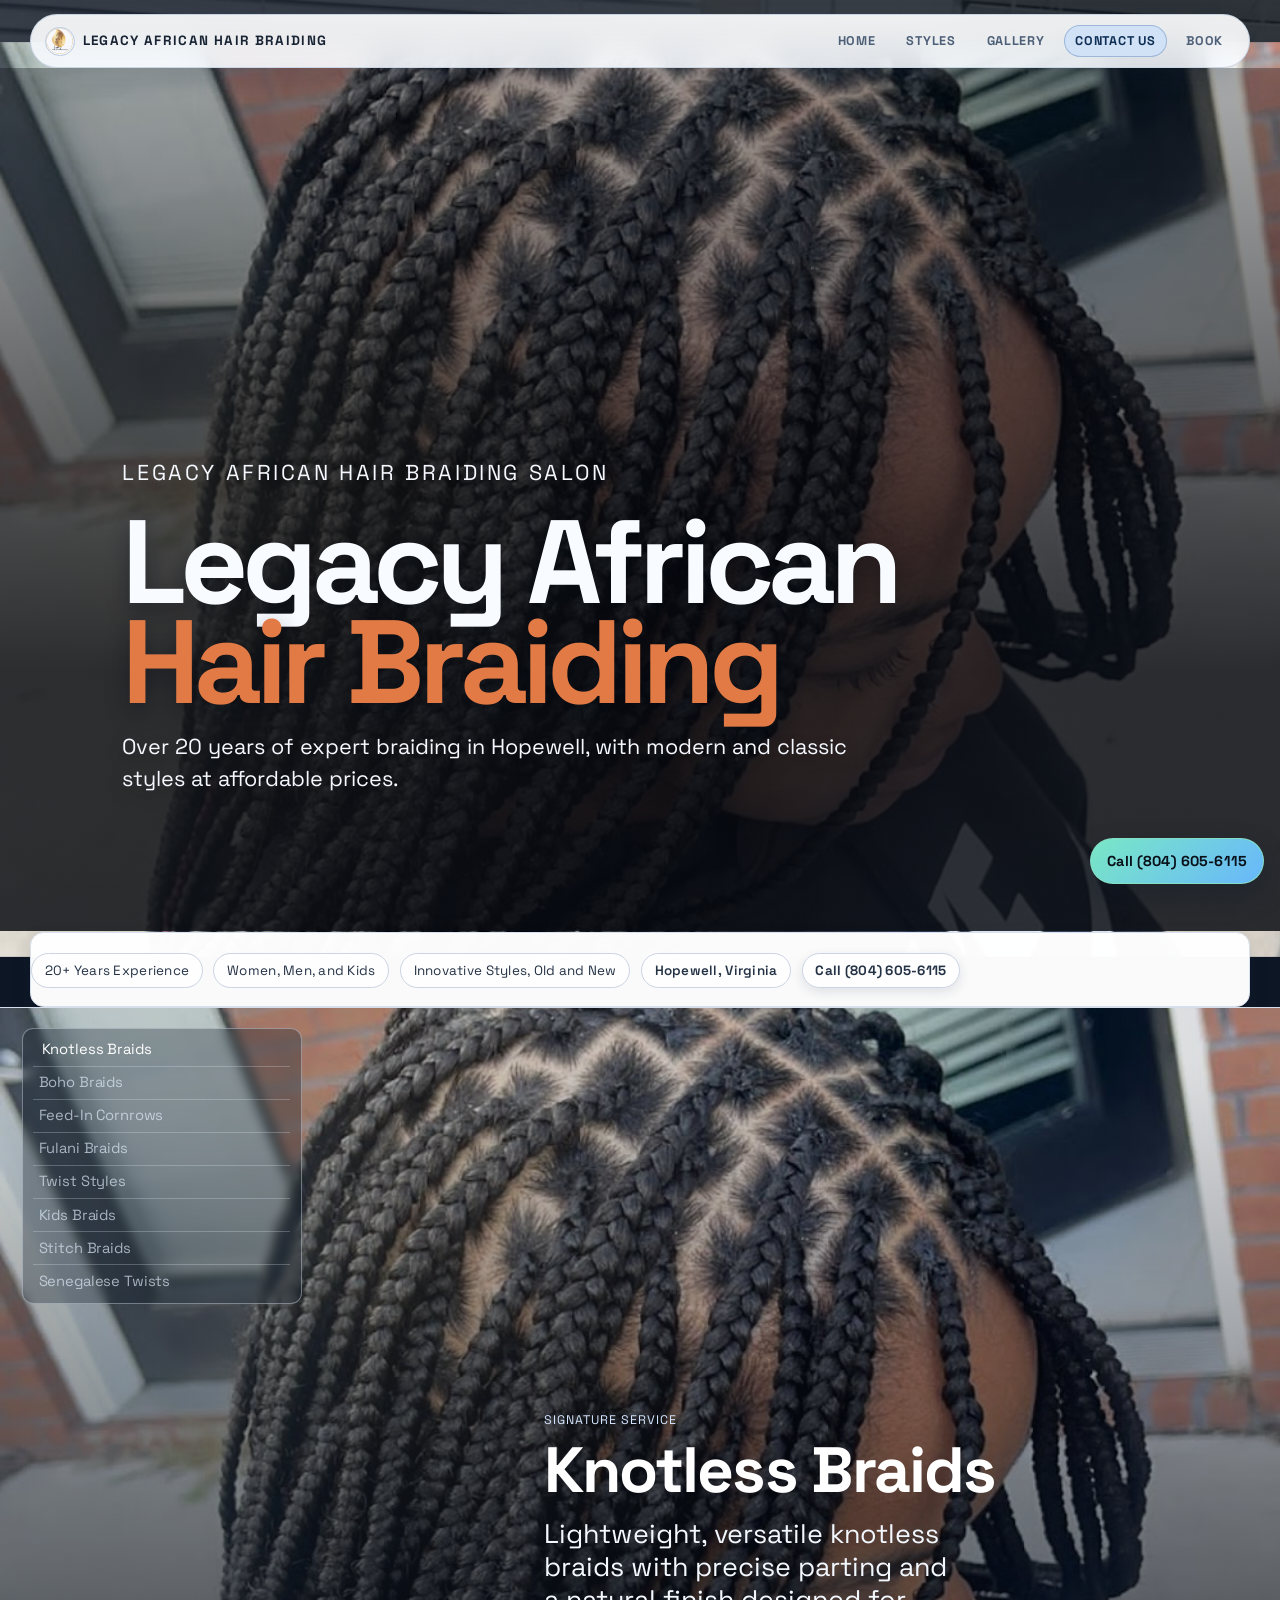
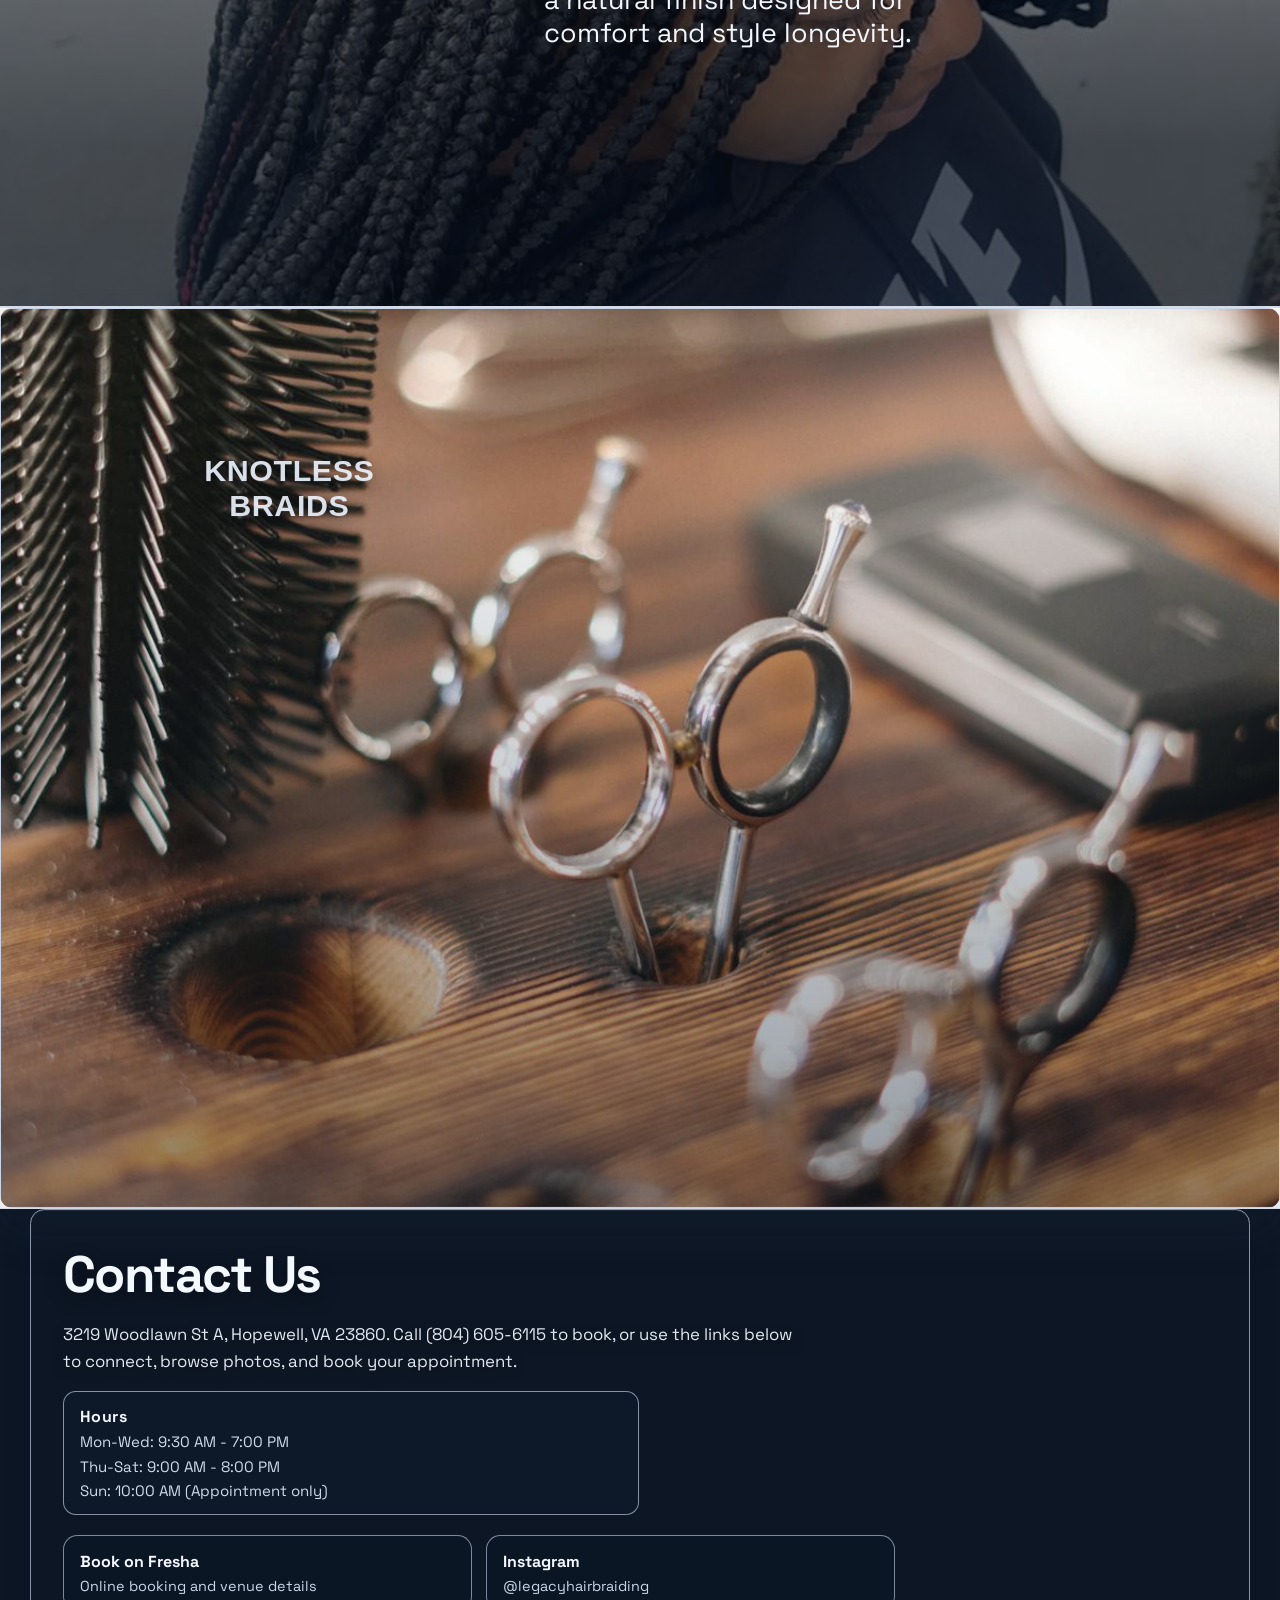
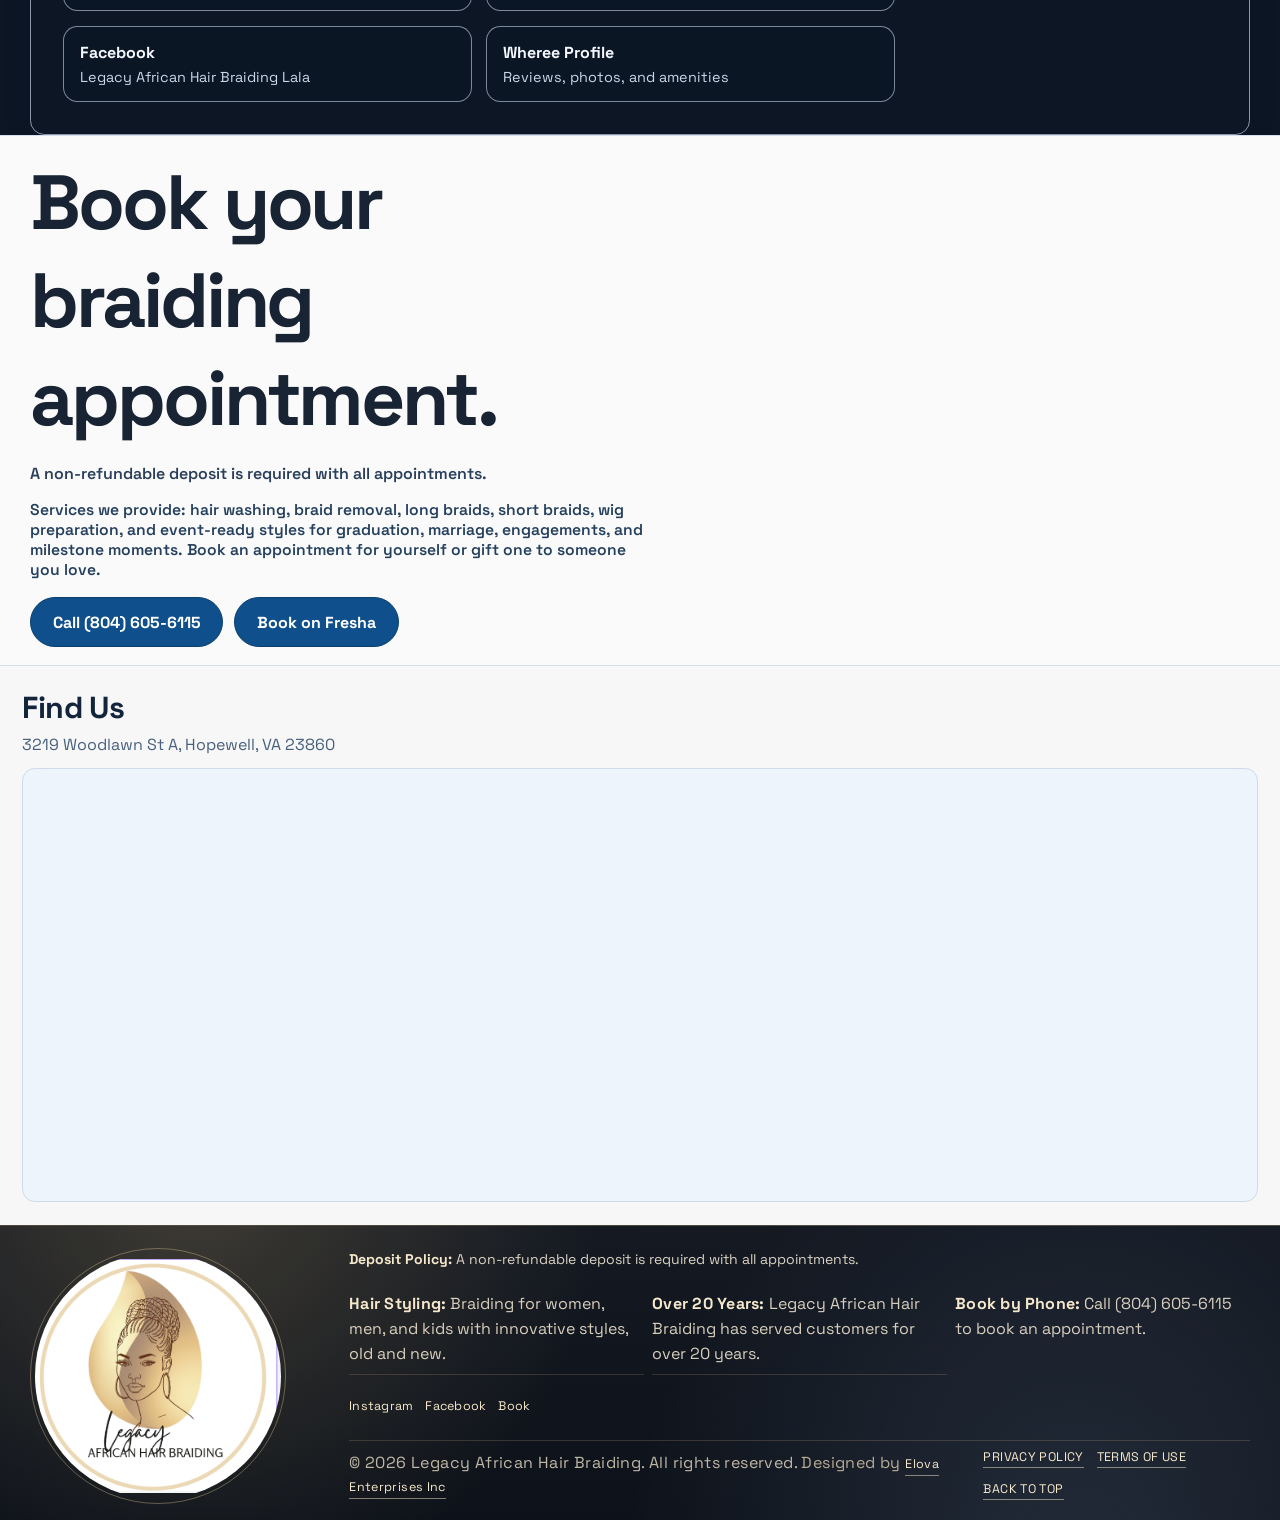
==== index.html @ 15ef9ecf "Expand booking copy and animated phrases for services and gifting. This updates the booking intro wo" ====
<!doctype html>
<html lang="en">
  <head>
    <meta charset="UTF-8" />
    <meta name="viewport" content="width=device-width, initial-scale=1.0" />
    <title>Legacy African Hair Braiding</title>
    <link rel="preconnect" href="https://fonts.googleapis.com" />
    <link rel="preconnect" href="https://fonts.gstatic.com" crossorigin />
    <link
      href="https://fonts.googleapis.com/css2?family=General+Sans:wght@400;500;600;700&family=Space+Grotesk:wght@400;500;700&display=swap"
      rel="stylesheet"
    />
    <link rel="icon" type="image/png" href="assets/brand/Logoclearbackground.png" />
    <link rel="apple-touch-icon" href="assets/brand/Logoclearbackground.png" />
    <link rel="stylesheet" href="styles.css" />
  </head>
  <body>
    <div class="progress" aria-hidden="true"><span id="scrollProgress"></span></div>

    <header class="topbar">
      <a href="#home" class="brand brand-wrap">
        <img src="assets/brand/Logoclearbackground.png" alt="Legacy African Hair Braiding logo" class="brand-logo" />
        <span>legacy african hair braiding</span>
      </a>
      <button class="menu-btn" id="menuBtn" aria-expanded="false" aria-controls="navLinks">Menu</button>
      <nav id="navLinks" class="nav-links" aria-label="Primary Navigation">
        <div class="nav-logo-wrap">
          <img src="assets/brand/Logoclearbackground.png" alt="Legacy African Hair Braiding logo" class="nav-logo" />
        </div>
        <a href="#home">Home</a>
        <a href="#work">Styles</a>
        <a href="#gallery">Gallery</a>
        <a href="#visit">Contact Us</a>
        <a href="#contact">Book</a>
      </nav>
    </header>

    <main>
      <section id="home" class="hero reveal">
        <video
          class="hero-video"
          autoplay
          muted
          loop
          playsinline
          poster="assets/gallery/gallery-1.jpg"
        >
          <source src="https://assets.mixkit.co/videos/preview/mixkit-woman-getting-her-hair-done-45176-large.mp4" type="video/mp4" />
        </video>
        <div class="hero-overlay"></div>
        <div class="hero-content section">
          <p class="eyebrow hero-kicker">Legacy African Hair Braiding Salon</p>
          <h1>
            <span class="hero-title hero-title-a">Legacy African</span>
            <span class="line2 hero-title hero-title-b">Hair Braiding</span>
          </h1>
          <p class="hero-copy hero-copy-a">
            Over 20 years of expert braiding in Hopewell, with modern and classic styles at affordable prices.
          </p>
          <div class="hero-motion-text" aria-label="Animated service highlights">
            <span class="motion-line motion-zoom">Knotless Braids That Flow</span>
            <span class="motion-line motion-slide">Boho Braids In Motion</span>
            <span class="motion-line motion-scroll">Feed-In Cornrows Precision</span>
            <span class="motion-line motion-fade">Twist Styles That Stand Out</span>
          </div>
        </div>
      </section>

      <section class="signature-banner section reveal">
        <div class="pill-row">
          <span>20+ Years Experience</span>
          <span>Women, Men, and Kids</span>
          <span>Innovative Styles, Old and New</span>
          <a
            class="pill-link pill-link-nav"
            href="https://www.google.com/maps/dir/?api=1&destination=3219+Woodlawn+St+A,+Hopewell,+VA+23860"
            target="_blank"
            rel="noopener noreferrer"
          >
            Hopewell, Virginia
          </a>
          <a class="pill-link pill-link-call" href="tel:+18046056115">Call (804) 605-6115</a>
        </div>
      </section>

      <section id="work" class="case-studies section reveal">
        <div class="case-list" role="listbox" aria-label="Case studies">
          <button class="case-item is-active" data-accent="#f0d08d" data-image="assets/products/knotless-braids.jpg" data-meta="Signature Service" data-description="Lightweight, versatile knotless braids with precise parting and a natural finish designed for comfort and style longevity.">
            <span>Knotless Braids</span>
          </button>
          <button class="case-item" data-accent="#dca6ff" data-image="assets/products/boho-braids.jpg" data-meta="Protective Styling" data-description="Soft boho braids with textured curls for movement and volume, ideal for a full glam look.">
            <span>Boho Braids</span>
          </button>
          <button class="case-item" data-accent="#95c7ff" data-image="assets/products/feed-in-cornrows.jpg" data-meta="Scalp Braiding" data-description="Detailed feed-in cornrows and stitch lines tailored to your head shape for clean, bold definition.">
            <span>Feed-In Cornrows</span>
          </button>
          <button class="case-item" data-accent="#ffb998" data-image="assets/products/fulani-braids.jpg" data-meta="Traditional Inspired" data-description="Iconic Fulani braid patterns with beads and custom front detailing for a statement style.">
            <span>Fulani Braids</span>
          </button>
          <button class="case-item" data-accent="#9af6d8" data-image="assets/products/twist-styles.jpg" data-meta="Two-Strand Styling" data-description="Passion and Senegalese twist options that are lightweight, elegant, and great for low-manipulation care.">
            <span>Twist Styles</span>
          </button>
          <button class="case-item" data-accent="#ffe3a4" data-image="assets/products/kids-braids.jpg" data-meta="Kids Friendly" data-description="Neat and comfortable kids braids with age-appropriate styling and scalp-friendly parting.">
            <span>Kids Braids</span>
          </button>
          <button class="case-item" data-accent="#b6d2ff" data-image="assets/products/feed-in-cornrows.jpg" data-meta="Precision Parts" data-description="Stitch braid looks with clean parts and defined lines for a sleek, long-wear finish.">
            <span>Stitch Braids</span>
          </button>
          <button class="case-item" data-accent="#d7f5c1" data-image="assets/products/twist-styles.jpg" data-meta="Protective Twists" data-description="Senegalese twist installs with smooth rope texture and lightweight movement.">
            <span>Senegalese Twists</span>
          </button>
        </div>

        <article class="case-preview" id="casePreview">
          <img id="previewImage" src="assets/products/knotless-braids.jpg" alt="Hair braiding style preview" />
          <div class="case-preview-overlay"></div>
          <div class="case-preview-copy">
            <p id="previewMeta">Signature Service</p>
            <h2 id="previewTitle">Knotless Braids</h2>
            <p id="previewDescription">Lightweight, versatile knotless braids with precise parting and a natural finish designed for comfort and style longevity.</p>
          </div>
        </article>
      </section>

      <section id="gallery" class="motion-gallery reveal" aria-label="Hair style lookbook">
        <div class="gallery-billboard" id="galleryBillboard">
          <div class="gallery-stage billboard-screen main-photo-stage" id="galleryStage">
            <img id="mainPhotoCurrent" class="main-photo is-current" src="assets/gallery/gallery-1.jpg" alt="Legacy African Hair Braiding style showcase" />
            <img id="mainPhotoNext" class="main-photo" src="assets/gallery/gallery-2.jpg" alt="Legacy African Hair Braiding style showcase" />
            <div id="dualBillboard" class="dual-billboard" aria-hidden="true">
              <img id="dualPhotoLeft" class="dual-photo dual-left" src="assets/gallery/gallery-3.jpg" alt="Legacy African Hair Braiding style showcase" />
              <img id="dualPhotoRight" class="dual-photo dual-right" src="assets/gallery/gallery-4.jpg" alt="Legacy African Hair Braiding style showcase" />
            </div>
            <div class="main-photo-overlay"></div>
            <div class="main-photo-caption">
              <div class="caption-motion-text" aria-live="polite">
                <span class="motion-line billboard-dynamic size-lg"></span>
                <span class="motion-line billboard-dynamic size-md"></span>
                <span class="motion-line billboard-dynamic size-sm"></span>
              </div>
            </div>
          </div>
        </div>
      </section>

      <section id="visit" class="about section reveal">
        <h3>Contact Us</h3>
        <p>
          3219 Woodlawn St A, Hopewell, VA 23860. Call (804) 605-6115 to book, or use the links below to connect, browse photos, and book your appointment.
        </p>
        <div class="hours-compact" aria-label="Salon hours">
          <strong>Hours</strong>
          <span>Mon-Wed: 9:30 AM - 7:00 PM</span>
          <span>Thu-Sat: 9:00 AM - 8:00 PM</span>
          <span>Sun: 10:00 AM (Appointment only)</span>
        </div>
        <div class="link-grid">
          <a class="social-card" href="https://www.fresha.com/lvp/legacy-african-hair-braiding-woodlawn-street-hopewell-PVqraG" target="_blank" rel="noopener noreferrer">
            <strong>Book on Fresha</strong>
            <span>Online booking and venue details</span>
          </a>
          <a class="social-card" href="https://www.instagram.com/legacyhairbraiding/" target="_blank" rel="noopener noreferrer">
            <strong>Instagram</strong>
            <span>@legacyhairbraiding</span>
          </a>
          <a class="social-card" href="https://www.facebook.com/p/Legacy-African-Hair-Braiding-Lala-100070744042601/" target="_blank" rel="noopener noreferrer">
            <strong>Facebook</strong>
            <span>Legacy African Hair Braiding Lala</span>
          </a>
          <a class="social-card" href="https://legacy-african-hair-braiding.wheree.com/" target="_blank" rel="noopener noreferrer">
            <strong>Wheree Profile</strong>
            <span>Reviews, photos, and amenities</span>
          </a>
        </div>
      </section>

      <section id="contact" class="contact reveal">
        <div class="section">
          <h2>Book your braiding appointment.</h2>
          <p class="deposit-note">
            A non-refundable deposit is required with all appointments.
          </p>
          <p class="appointment-flash-intro">
            Services we provide: hair washing, braid removal, long braids, short braids, wig preparation, and event-ready styles for graduation, marriage, engagements, and milestone moments. Book an appointment for yourself or gift one to someone you love.
          </p>
          <div class="appointment-flash-cloud" id="appointmentFlashCloud" aria-hidden="true"></div>
          <div class="cta-group">
            <a href="tel:+18046056115" class="cta">Call (804) 605-6115</a>
            <a href="https://www.fresha.com/lvp/legacy-african-hair-braiding-woodlawn-street-hopewell-PVqraG" target="_blank" rel="noopener noreferrer" class="cta cta-secondary">Book on Fresha</a>
          </div>
        </div>
      </section>

      <section class="map-section reveal" aria-label="Salon location map">
        <div class="section">
          <h3>Find Us</h3>
          <p>3219 Woodlawn St A, Hopewell, VA 23860</p>
          <div class="map-frame-wrap">
            <iframe
              class="map-frame"
              src="https://www.google.com/maps?q=3219+Woodlawn+St+A,+Hopewell,+VA+23860&output=embed"
              title="Map to Legacy African Hair Braiding"
              loading="lazy"
              referrerpolicy="no-referrer-when-downgrade"
              allowfullscreen
            ></iframe>
          </div>
        </div>
      </section>
    </main>

    <footer class="footer">
      <div class="footer-shell">
        <img src="assets/brand/LogoWhitebackground.png" alt="Legacy African Hair Braiding logo" class="footer-logo" />
        <div class="service-highlights footer-highlights">
          <p><strong>Hair Styling:</strong> Braiding for women, men, and kids with innovative styles, old and new.</p>
          <p><strong>Over 20 Years:</strong> Legacy African Hair Braiding has served customers for over 20 years.</p>
          <p><strong>Book by Phone:</strong> Call (804) 605-6115 to book an appointment.</p>
        </div>
        <div class="footer-social" aria-label="Legacy African Hair Braiding social links">
          <a href="https://www.instagram.com/legacyhairbraiding/" target="_blank" rel="noopener noreferrer" class="footer-social-link">
            Instagram
          </a>
          <a href="https://www.facebook.com/p/Legacy-African-Hair-Braiding-Lala-100070744042601/" target="_blank" rel="noopener noreferrer" class="footer-social-link">
            Facebook
          </a>
          <a href="https://www.fresha.com/lvp/legacy-african-hair-braiding-woodlawn-street-hopewell-PVqraG" target="_blank" rel="noopener noreferrer" class="footer-social-link">
            Book
          </a>
        </div>
        <p class="footer-policy">
          <strong>Deposit Policy:</strong> A non-refundable deposit is required with all appointments.
        </p>
        <div class="footer-meta">
          <p>&copy; 2026 Legacy African Hair Braiding. All rights reserved.<span class="footer-credit"> Designed by <a href="https://elovainc.com" target="_blank" rel="noopener noreferrer">Elova Enterprises Inc</a></span></p>
          <div class="footer-meta-links">
            <a href="privacy.html">Privacy Policy</a>
            <a href="terms.html">Terms of Use</a>
            <a href="#home">Back to top</a>
          </div>
        </div>
      </div>
    </footer>

    <a href="tel:+18046056115" class="floating-call" aria-label="Call Legacy African Hair Braiding">
      Call (804) 605-6115
    </a>

    <script src="script.js"></script>
  </body>
</html>
---- styles.css ----
:root {
  --bg: #edf2f8;
  --bg-soft: #ffffff;
  --line: #d7deea;
  --text: #182333;
  --muted: #5f6c80;
  --accent: #1f6fb2;
  --max: 1220px;
  --bg-ink: #dce4f2;
  --bg-glow: #f7ead2;
  --bg-deep: #e9eef7;
}

* {
  box-sizing: border-box;
}

html {
  scroll-behavior: smooth;
  overflow-x: clip;
}

body {
  margin: 0;
  min-height: 100%;
  color: var(--text);
  font-family: "General Sans", "Space Grotesk", sans-serif;
  background: #0d1624;
  transition: background 600ms ease;
  overflow-x: clip;
  opacity: 0;
}

body::before {
  content: "";
  position: fixed;
  inset: 0;
  z-index: -2;
  pointer-events: none;
  background: url("assets/gallery/gallery-3.jpg") center center / cover no-repeat fixed;
}

body::after {
  content: "";
  position: fixed;
  inset: 0;
  z-index: -1;
  pointer-events: none;
  background:
    linear-gradient(180deg, rgba(8, 15, 26, 0.78) 0%, rgba(8, 15, 26, 0.64) 52%, rgba(8, 15, 26, 0.78) 100%),
    radial-gradient(circle at 16% 18%, rgba(145, 177, 228, 0.2), transparent 42%);
}

body.loaded {
  opacity: 1;
  transition: opacity 700ms ease, background 600ms ease;
}

:where(a, button, [role="button"], [tabindex]):focus-visible {
  outline: 2px solid #8cb6ff;
  outline-offset: 3px;
}

:where(a, button, [role="button"], [tabindex]):focus {
  outline: 2px solid #1f6fb2;
  outline-offset: 3px;
}

:where(.nav-links a, .menu-btn, .cta, .social-card, .case-item, .floating-call):focus-visible {
  box-shadow: 0 0 0 3px rgba(140, 182, 255, 0.35);
}

a:focus-visible,
button:focus-visible,
.social-card:focus-visible,
.cta:focus-visible,
.case-item:focus-visible {
  outline: 3px solid #1f6fb2 !important;
  outline-offset: 3px !important;
}

h1,
h2,
h3,
p {
  margin: 0;
}

.progress {
  position: fixed;
  top: 0;
  left: 0;
  right: 0;
  z-index: 100;
  height: 2px;
  background: transparent;
}

.progress span {
  display: block;
  width: 0;
  height: 100%;
  background: linear-gradient(90deg, #6ee7c8, #8cb6ff);
}

.section {
  width: min(100% - 2rem, var(--max));
  margin: 0 auto;
}

.topbar {
  width: min(100% - 2rem, var(--max));
  margin: 0.9rem auto 0;
  border: 1px solid rgba(198, 210, 228, 0.9);
  border-radius: 999px;
  background:
    linear-gradient(180deg, rgba(255, 255, 255, 0.92), rgba(246, 250, 255, 0.88));
  backdrop-filter: blur(14px);
  box-shadow: 0 10px 26px rgba(22, 41, 68, 0.14);
  padding: 0.62rem 0.88rem;
  display: flex;
  align-items: center;
  justify-content: space-between;
  position: sticky;
  top: 0.65rem;
  z-index: 50;
}

.brand {
  color: var(--text);
  text-decoration: none;
  font-size: 0.84rem;
  letter-spacing: 0.1em;
  text-transform: uppercase;
  font-weight: 800;
}

.brand-wrap {
  display: inline-flex;
  align-items: center;
  gap: 0.5rem;
}

.brand-logo {
  width: 1.85rem;
  height: 1.85rem;
  border-radius: 999px;
  object-fit: cover;
  border: 1px solid #bac8de;
  background: #f4f8ff;
}

.brand-wrap span {
  display: inline-block;
  max-width: none;
  white-space: normal;
  overflow: visible;
  text-overflow: clip;
  line-height: 1.08;
}

.nav-links {
  display: flex;
  align-items: center;
  gap: 0.45rem;
}

.nav-logo-wrap {
  display: none;
}

.nav-logo {
  width: 2.1rem;
  height: 2.1rem;
  object-fit: contain;
}

.nav-links a {
  color: #4e5f78;
  text-decoration: none;
  font-size: 0.79rem;
  font-family: "Space Grotesk", sans-serif;
  font-weight: 700;
  text-transform: uppercase;
  letter-spacing: 0.055em;
  padding: 0.44rem 0.68rem;
  border-radius: 999px;
  border: 1px solid transparent;
  transition: color 180ms ease, background 180ms ease, border-color 180ms ease, transform 180ms ease;
}

.nav-links a:hover {
  color: #1b2e47;
  background: rgba(226, 236, 249, 0.85);
  border-color: rgba(184, 200, 223, 0.9);
  transform: translateY(-1px);
}

.nav-links a.is-active {
  color: #0f2f55;
  background: rgba(208, 225, 247, 0.95);
  border-color: rgba(153, 181, 216, 0.95);
}

.menu-btn {
  display: none;
  font: inherit;
  color: #1a2d46;
  font-family: "Space Grotesk", sans-serif;
  font-weight: 700;
  letter-spacing: 0.04em;
  text-transform: uppercase;
  border: 1px solid #bdcbdf;
  border-radius: 999px;
  background: linear-gradient(180deg, #ffffff, #f0f6ff);
  padding: 0.38rem 0.78rem;
  box-shadow: 0 6px 16px rgba(19, 36, 58, 0.12);
}

.menu-btn:hover {
  background: linear-gradient(180deg, #ffffff, #e8f1ff);
  border-color: #9fb5d3;
}

.hero {
  min-height: 96vh;
  position: relative;
  display: grid;
  place-items: end start;
  border-bottom: 1px solid var(--line);
}

.hero-video {
  position: absolute;
  inset: 0;
  width: 100%;
  height: 100%;
  object-fit: cover;
  transform: scale(1.06);
  filter: saturate(0.95) contrast(1.06) sepia(0.12) hue-rotate(-8deg);
  transition: transform 600ms ease;
}

.hero-overlay {
  position: absolute;
  inset: 0;
  background:
    linear-gradient(180deg, rgba(8, 11, 17, 0.34) 0%, rgba(8, 11, 17, 0.84) 70%),
    radial-gradient(circle at 18% 64%, rgba(240, 208, 141, 0.26), transparent 38%);
}

.hero-content {
  position: relative;
  z-index: 1;
  width: 100%;
  max-width: 1080px;
  margin: 0 auto;
  padding-left: clamp(0.6rem, 2.4vw, 1.4rem);
  padding-right: clamp(0.6rem, 2.4vw, 1.4rem);
  padding-bottom: clamp(2.5rem, 7vw, 5.2rem);
}

.hero-kicker {
  animation: heroKickerFlow 8s cubic-bezier(0.22, 0.61, 0.36, 1) infinite;
}

.eyebrow {
  text-transform: uppercase;
  letter-spacing: 0.12em;
  font-size: 0.75rem;
  color: #f1f5ff;
  margin-bottom: 1.4rem;
}

.hero h1 {
  font-family: "Space Grotesk", sans-serif;
  font-size: clamp(2.4rem, 9.4vw, 7.4rem);
  line-height: 0.85;
  letter-spacing: -0.05em;
  color: #f8fbff;
  text-shadow: 0 8px 22px rgba(5, 11, 20, 0.45);
  max-width: min(14ch, 100%);
  overflow-wrap: anywhere;
}

.hero-title {
  display: block;
  will-change: transform, opacity, filter;
}

.hero-title-a {
  animation: heroTitleRevealA 12s cubic-bezier(0.22, 0.61, 0.36, 1) infinite;
}

.hero-title-b {
  animation: heroTitleRevealB 12s cubic-bezier(0.22, 0.61, 0.36, 1) infinite;
}

.hero .line2 {
  color: var(--hero-line2-color, var(--accent));
  transition: color 380ms ease;
}

.hero p {
  margin-top: 1.1rem;
  max-width: 56ch;
  color: #f5f8ff;
  font-size: clamp(1rem, 1.8vw, 1.35rem);
  line-height: 1.5;
  text-shadow: 0 6px 16px rgba(5, 11, 20, 0.35);
}

.hero-copy {
  position: relative;
  will-change: transform, opacity;
}

.hero-copy-a {
  animation: heroCopyFlowA 8s cubic-bezier(0.22, 0.61, 0.36, 1) infinite;
}

.hero-copy-b {
  animation: heroCopyFlowB 8s cubic-bezier(0.22, 0.61, 0.36, 1) infinite;
}

.logo-strip {
  border-bottom: 1px solid var(--line);
  border-top: 1px solid var(--line);
  overflow: visible;
  padding: 0.95rem 0;
}

.signature-banner {
  padding-top: 1.25rem;
  padding-bottom: 1.1rem;
  background: rgba(255, 255, 255, 0.98);
  border: 1px solid #d6e0ee;
  border-radius: 0.85rem;
  box-shadow: 0 8px 20px rgba(22, 41, 68, 0.1);
}

.pill-row {
  display: flex;
  flex-wrap: wrap;
  gap: 0.65rem;
}

.pill-row span,
.pill-row a {
  border: 1px solid #cbd4e3;
  background: rgba(255, 255, 255, 0.9);
  color: #243246;
  padding: 0.5rem 0.8rem;
  border-radius: 999px;
  font-size: 0.84rem;
  letter-spacing: 0.02em;
}

.pill-row a {
  text-decoration: none;
}

.pill-link-call {
  background: #ffffff;
  border-color: #b7c6dd;
  color: #1f334d;
  font-weight: 700;
  box-shadow: 0 4px 12px rgba(25, 45, 71, 0.12);
}

.pill-link-nav {
  background: #ffffff;
  border-color: #bfd0e8;
  color: #1f456f;
  font-weight: 600;
}

.strip-track {
  width: 100%;
  display: flex;
  flex-wrap: wrap;
  justify-content: center;
  gap: 2.1rem;
  animation: none;
}

.strip-track span {
  color: #4c5d74;
  white-space: nowrap;
  letter-spacing: 0.08em;
  text-transform: uppercase;
  font-size: 0.9rem;
}

@keyframes ticker {
  from {
    transform: translateX(0);
  }

  to {
    transform: translateX(-50%);
  }
}

@keyframes heroKickerFlow {
  0% {
    opacity: 0;
    transform: translateY(26px) scale(0.96);
    letter-spacing: 0.2em;
  }

  14% {
    opacity: 1;
    transform: translateY(0) scale(1);
    letter-spacing: 0.12em;
  }

  60% {
    opacity: 1;
    transform: translateY(0) scale(1);
  }

  74% {
    opacity: 0.72;
    transform: translateY(-8px) scale(1.02);
  }

  100% {
    opacity: 0;
    transform: translateY(-22px) scale(1.04);
  }
}

@keyframes heroTitleRevealA {
  0% {
    opacity: 0;
    transform: translate3d(8%, 0, 0) scale(0.96);
    filter: blur(6px);
  }

  18% {
    opacity: 1;
    transform: translate3d(0, 0, 0) scale(1);
    filter: blur(0);
  }

  62% {
    opacity: 1;
    transform: translate3d(0, 0, 0) scale(1);
    filter: blur(0);
  }

  100% {
    opacity: 0;
    transform: translate3d(-11%, 0, 0) scale(1.05);
    filter: blur(1.5px);
  }
}

@keyframes heroTitleRevealB {
  0% {
    opacity: 0;
    transform: translate3d(-8%, 0, 0) scale(0.96);
    filter: blur(6px);
  }

  18% {
    opacity: 1;
    transform: translate3d(0, 0, 0) scale(1);
    filter: blur(0);
  }

  62% {
    opacity: 1;
    transform: translate3d(0, 0, 0) scale(1);
    filter: blur(0);
  }

  100% {
    opacity: 0;
    transform: translate3d(11%, 0, 0) scale(1.05);
    filter: blur(1.5px);
  }
}

@keyframes heroCopyFlowA {
  0% {
    opacity: 0;
    transform: translateY(20px);
  }

  20% {
    opacity: 1;
    transform: translateY(0);
  }

  58% {
    opacity: 1;
    transform: translateY(0);
  }

  80% {
    opacity: 0.45;
    transform: translateY(-10px);
  }

  100% {
    opacity: 0;
    transform: translateY(-24px);
  }
}

@keyframes heroCopyFlowB {
  0% {
    opacity: 0;
    transform: translateY(26px);
  }

  24% {
    opacity: 1;
    transform: translateY(0);
  }

  62% {
    opacity: 1;
    transform: translateY(0);
  }

  84% {
    opacity: 0.42;
    transform: translateY(-10px);
  }

  100% {
    opacity: 0;
    transform: translateY(-24px);
  }
}

.case-studies {
  --case-pad-l: max(clamp(1.15rem, 2.6vw, 2rem), env(safe-area-inset-left));
  --case-pad-r: max(clamp(1rem, 2.2vw, 1.6rem), env(safe-area-inset-right));
  position: relative;
  width: 100vw;
  max-width: 100vw;
  min-height: 100svh;
  margin-left: calc(50% - 50vw);
  margin-right: calc(50% - 50vw);
  padding-left: var(--case-pad-l);
  padding-right: var(--case-pad-r);
  border-top: 1px solid var(--line);
  border-bottom: 1px solid var(--line);
  border-left: 0;
  border-right: 0;
  border-radius: 0;
  background: linear-gradient(180deg, rgba(8, 18, 32, 0.64), rgba(8, 18, 32, 0.56));
  overflow: hidden;
  padding: 0;
  margin-bottom: 0;
  isolation: isolate;
}

.case-list {
  position: absolute;
  z-index: 3;
  width: min(30%, 280px);
  max-width: 100%;
  left: clamp(0.65rem, 2vw, 1.35rem);
  top: clamp(0.75rem, 2.2vh, 1.35rem);
  margin: 0;
  border: 1px solid rgba(224, 235, 250, 0.4);
  border-radius: 0.7rem;
  background: rgba(9, 20, 35, 0.3);
  backdrop-filter: blur(5px);
  padding: 0.32rem 0.65rem;
}

.case-item {
  width: 100%;
  padding: 0.46rem 0.35rem;
  border: 0;
  border-bottom: 1px solid rgba(228, 239, 255, 0.25);
  text-align: left;
  background: transparent;
  color: rgba(226, 237, 252, 0.68);
  font: inherit;
  cursor: pointer;
  font-family: "Space Grotesk", sans-serif;
  font-size: clamp(0.76rem, 1.15vw, 1.02rem);
  line-height: 1.18;
  letter-spacing: -0.01em;
  transition: color 260ms ease, transform 260ms ease;
}

.case-item:last-child {
  border-bottom: 0;
}

.case-item span {
  display: inline-block;
}

.case-item:hover,
.case-item.is-active {
  color: #ffffff;
}

.case-item:hover span,
.case-item.is-active span {
  transform: translateX(3px);
}

.case-preview {
  position: absolute;
  inset: 0;
  left: 0;
  right: 0;
  top: 0;
  min-height: 100%;
  border: 0;
  border-radius: 0;
  overflow: hidden;
  background: #0b1625;
}

.case-preview img {
  width: 100%;
  height: 100%;
  object-fit: cover;
  object-position: center center;
  position: absolute;
  inset: 0;
  transform: scale(1);
  filter: saturate(0.96) contrast(1.08);
  transition: opacity 360ms ease, transform 760ms ease;
}

/* Ensure the active preview image actually uses fit-to-container behavior. */
#casePreview #previewImage {
  width: 100%;
  height: 100%;
  max-width: 100%;
  max-height: 100%;
  object-fit: cover;
  object-position: center center;
  transform: scale(1);
}

.case-preview-overlay {
  position: absolute;
  inset: 0;
  background:
    linear-gradient(180deg, rgba(11, 23, 39, 0.14) 6%, rgba(7, 14, 24, 0.72) 82%),
    radial-gradient(circle at 26% 28%, rgba(240, 208, 141, 0.16), transparent 44%);
}

.case-preview-copy {
  position: absolute;
  z-index: 4;
  left: auto;
  right: max(1.2rem, env(safe-area-inset-right));
  top: 44%;
  bottom: auto;
  max-width: min(72ch, 56vw);
  text-align: left;
}

.case-preview-copy.motion-rise {
  animation: caseCopyRise 620ms cubic-bezier(0.22, 0.61, 0.36, 1) both;
}

.case-preview-copy.motion-slide {
  animation: caseCopySlide 620ms cubic-bezier(0.22, 0.61, 0.36, 1) both;
}

.case-preview-copy.motion-float {
  animation: caseCopyFloat 680ms cubic-bezier(0.22, 0.61, 0.36, 1) both;
}

.case-preview-copy.motion-zoom {
  animation: caseCopyZoom 560ms cubic-bezier(0.22, 0.61, 0.36, 1) both;
}

@keyframes caseCopyRise {
  from {
    opacity: 0;
    transform: translateY(18px) scale(0.98);
  }

  to {
    opacity: 1;
    transform: translateY(0) scale(1);
  }
}

@keyframes caseCopySlide {
  from {
    opacity: 0;
    transform: translateX(22px) scale(0.98);
  }

  to {
    opacity: 1;
    transform: translateX(0) scale(1);
  }
}

@keyframes caseCopyFloat {
  from {
    opacity: 0;
    transform: translate3d(14px, 16px, 0) rotate(1.8deg) scale(0.96);
  }

  to {
    opacity: 1;
    transform: translate3d(0, 0, 0) rotate(0deg) scale(1);
  }
}

@keyframes caseCopyZoom {
  from {
    opacity: 0;
    transform: scale(0.92);
  }

  to {
    opacity: 1;
    transform: scale(1);
  }
}

.case-preview-copy p {
  margin-top: 0.5rem;
  color: #e8eff9;
  line-height: 1.45;
}

#previewMeta {
  text-transform: uppercase;
  letter-spacing: 0.08em;
  color: #d4e5ff;
  font-size: 0.78rem;
}

#previewTitle {
  font-size: clamp(2rem, 5vw, 4.6rem);
  letter-spacing: -0.03em;
  color: #ffffff;
  overflow-wrap: anywhere;
}

#previewDescription {
  margin-top: 0.45rem;
  max-width: min(28ch, 90%);
  font-size: clamp(1.02rem, 2.1vw, 1.85rem);
  line-height: 1.22;
  color: #f3f8ff;
  text-wrap: balance;
  overflow-wrap: anywhere;
}

.about {
  border-top: 1px solid var(--line);
  border-bottom: 1px solid var(--line);
  padding: clamp(2.2rem, 5vw, 3.2rem) 0;
}

#visit.about {
  position: relative;
  overflow: hidden;
  width: min(100% - 1.4rem, var(--max));
  margin-left: auto;
  margin-right: auto;
  margin-top: 0;
  margin-bottom: 0;
  padding: clamp(1.25rem, 2.6vw, 2rem);
  border-top: 1px solid rgba(193, 206, 225, 0.7);
  border-bottom: 1px solid rgba(193, 206, 225, 0.7);
  border-left: 1px solid rgba(193, 206, 225, 0.7);
  border-right: 1px solid rgba(193, 206, 225, 0.7);
  border-radius: 0.9rem;
  background: transparent;
  box-shadow: inset 0 1px 0 rgba(255, 255, 255, 0.08), 0 10px 24px rgba(12, 24, 40, 0.18);
}

#visit.about > * {
  position: relative;
  z-index: 1;
}

.about h3 {
  font-size: clamp(1.8rem, 4vw, 3.2rem);
  letter-spacing: -0.03em;
  max-width: 18ch;
}

.about p {
  margin-top: 0.9rem;
  max-width: 62ch;
  color: var(--muted);
  font-size: 1.05rem;
  line-height: 1.6;
}

#visit.about h3 {
  color: #f4f8ff;
  text-shadow: 0 6px 18px rgba(4, 10, 19, 0.45);
}

#visit.about p {
  color: rgba(236, 243, 253, 0.95);
  text-shadow: 0 4px 14px rgba(4, 10, 19, 0.38);
  max-width: 68ch;
}
.hero-motion-text {
  position: relative;
  margin-top: 1.1rem;
  height: 2.2rem;
  max-width: 36ch;
  padding-left: 0.2rem;
  overflow: hidden;
}
.motion-line {
  position: absolute;
  left: 0.2rem;
  top: 0;
  font-family: "Space Grotesk", sans-serif;
  font-size: clamp(1rem, 2vw, 1.45rem);
  letter-spacing: -0.02em;
  color: #eef5ff;
  text-shadow: 0 4px 12px rgba(6, 12, 23, 0.45);
  opacity: 0;
  transform-origin: center left;
}
.motion-zoom {
  animation: textZoomFlow 8s linear infinite;
}
.motion-slide {
  animation: textSlideFlow 8s linear infinite;
  animation-delay: 2s;
}
.motion-scroll {
  animation: textScrollFlow 8s linear infinite;
  animation-delay: 4s;
}
.motion-fade {
  animation: textFadeFlow 8s linear infinite;
  animation-delay: 6s;
}

.motion-gallery {
  margin-top: 0;
  margin-bottom: 0;
}

.caption-motion-text {
  position: relative;
  margin-top: 0.65rem;
  height: 1.4rem;
  overflow: hidden;
}

.caption-motion-text .motion-line {
  font-size: clamp(0.78rem, 1.4vw, 1.02rem);
  letter-spacing: 0.07em;
  text-transform: uppercase;
  color: rgba(237, 245, 255, 0.9);
}

.main-photo-caption .caption-motion-text {
  position: absolute;
  inset: 0;
  margin: 0;
  width: 100%;
  height: 100%;
  overflow: hidden;
  padding: clamp(0.5rem, 1.2vw, 1rem);
  box-sizing: border-box;
}

.billboard-dynamic {
  position: absolute;
  display: inline-flex;
  align-items: center;
  justify-content: center;
  padding: 0;
  border: 0;
  background: transparent;
  box-shadow: none;
  color: #f4f8ff;
  font-family: "Space Grotesk", sans-serif;
  font-size: clamp(1.2rem, 2.4vw, 1.9rem);
  font-weight: 800;
  letter-spacing: 0.02em;
  text-transform: none;
  max-width: min(58vw, 14ch);
  white-space: normal;
  overflow-wrap: anywhere;
  text-align: center;
  text-shadow: 0 6px 20px rgba(4, 9, 20, 0.7), 0 1px 0 rgba(255, 255, 255, 0.08);
  opacity: 0;
  will-change: transform, opacity;
  transition:
    left 720ms cubic-bezier(0.22, 0.61, 0.36, 1),
    top 720ms cubic-bezier(0.22, 0.61, 0.36, 1),
    font-size 520ms ease,
    letter-spacing 420ms ease;
}

.billboard-dynamic.size-xl {
  font-size: clamp(1.85rem, 6.8vw, 4rem);
}

.billboard-dynamic.size-lg {
  font-size: clamp(1.45rem, 5.2vw, 3.2rem);
}

.billboard-dynamic.size-md {
  font-size: clamp(1.15rem, 3.9vw, 2.5rem);
}

.billboard-dynamic.size-sm {
  font-size: clamp(0.95rem, 3vw, 1.9rem);
}

.billboard-dynamic.font-grotesk {
  font-family: "Space Grotesk", sans-serif;
  letter-spacing: 0.01em;
}

.billboard-dynamic.font-sans {
  font-family: "General Sans", sans-serif;
  letter-spacing: 0.02em;
}

.billboard-dynamic.font-serif {
  font-family: Georgia, "Times New Roman", serif;
  letter-spacing: 0.015em;
}

.billboard-fly-in-top {
  animation: flyInTop 0.75s cubic-bezier(0.22, 0.61, 0.36, 1) forwards;
}

.billboard-fly-in-bottom {
  animation: flyInBottom 0.75s cubic-bezier(0.22, 0.61, 0.36, 1) forwards;
}

.billboard-fly-in-left {
  animation: flyInLeft 0.75s cubic-bezier(0.22, 0.61, 0.36, 1) forwards;
}

.billboard-fly-in-right {
  animation: flyInRight 0.75s cubic-bezier(0.22, 0.61, 0.36, 1) forwards;
}

.billboard-fly-out-top {
  animation: flyOutTop 0.6s cubic-bezier(0.22, 0.61, 0.36, 1) forwards;
}

.billboard-fly-out-bottom {
  animation: flyOutBottom 0.6s cubic-bezier(0.22, 0.61, 0.36, 1) forwards;
}

.billboard-fly-out-left {
  animation: flyOutLeft 0.6s cubic-bezier(0.22, 0.61, 0.36, 1) forwards;
}

.billboard-fly-out-right {
  animation: flyOutRight 0.6s cubic-bezier(0.22, 0.61, 0.36, 1) forwards;
}

@keyframes flyInTop {
  from {
    opacity: 0;
    transform: translateY(-28px) scale(0.96);
  }

  to {
    opacity: 1;
    transform: translateY(0) scale(1);
  }
}

@keyframes flyInBottom {
  from {
    opacity: 0;
    transform: translateY(28px) scale(0.96);
  }

  to {
    opacity: 1;
    transform: translateY(0) scale(1);
  }
}

@keyframes flyInLeft {
  from {
    opacity: 0;
    transform: translateX(-30px) scale(0.96);
  }

  to {
    opacity: 1;
    transform: translateX(0) scale(1);
  }
}

@keyframes flyInRight {
  from {
    opacity: 0;
    transform: translateX(30px) scale(0.96);
  }

  to {
    opacity: 1;
    transform: translateX(0) scale(1);
  }
}

@keyframes flyOutTop {
  from {
    opacity: 1;
    transform: translateY(0) scale(1);
  }

  to {
    opacity: 0;
    transform: translateY(-24px) scale(0.96);
  }
}

@keyframes flyOutBottom {
  from {
    opacity: 1;
    transform: translateY(0) scale(1);
  }

  to {
    opacity: 0;
    transform: translateY(24px) scale(0.96);
  }
}

@keyframes flyOutLeft {
  from {
    opacity: 1;
    transform: translateX(0) scale(1);
  }

  to {
    opacity: 0;
    transform: translateX(-24px) scale(0.96);
  }
}

@keyframes flyOutRight {
  from {
    opacity: 1;
    transform: translateX(0) scale(1);
  }

  to {
    opacity: 0;
    transform: translateX(24px) scale(0.96);
  }
}

.gallery-billboard {
  border-top: 1px solid var(--line);
  border-bottom: 1px solid var(--line);
  background:
    radial-gradient(circle at 10% 20%, rgba(216, 194, 150, 0.25), transparent 35%),
    radial-gradient(circle at 88% 78%, rgba(157, 189, 234, 0.25), transparent 35%),
    linear-gradient(180deg, rgba(247, 250, 255, 0.98), rgba(240, 245, 252, 0.98));
  box-shadow: inset 0 1px 0 rgba(255, 255, 255, 0.7), 0 20px 48px rgba(49, 73, 109, 0.12);
}
@keyframes textZoomFlow {
  0% {
    opacity: 0;
    transform: scale(0.82);
  }

  10% {
    opacity: 1;
    transform: scale(1);
  }

  22% {
    opacity: 1;
    transform: scale(1.03);
  }

  28% {
    opacity: 0;
    transform: scale(1.08);
  }

  100% {
    opacity: 0;
    transform: scale(1.08);
  }
}

@keyframes textSlideFlow {
  0% {
    opacity: 0;
    transform: translateX(24%);
  }

  10% {
    opacity: 1;
    transform: translateX(0);
  }

  22% {
    opacity: 1;
    transform: translateX(-3%);
  }

  28% {
    opacity: 0;
    transform: translateX(-20%);
  }

  100% {
    opacity: 0;
    transform: translateX(-20%);
  }
}

@keyframes textScrollFlow {
  0% {
    opacity: 0;
    transform: translateY(90%);
  }

  10% {
    opacity: 1;
    transform: translateY(0);
  }

  22% {
    opacity: 1;
    transform: translateY(-3%);
  }

  28% {
    opacity: 0;
    transform: translateY(-75%);
  }

  100% {
    opacity: 0;
    transform: translateY(-75%);
  }
}

@keyframes textFadeFlow {
  0% {
    opacity: 0;
    transform: scale(1.02);
  }

  10% {
    opacity: 1;
    transform: scale(1);
  }

  22% {
    opacity: 0.88;
    transform: scale(0.995);
  }

  28% {
    opacity: 0;
    transform: scale(0.96);
  }

  100% {
    opacity: 0;
    transform: scale(0.96);
  }
}

.gallery-ribbon {
  overflow: visible;
  border-top: 1px solid #cdd8e8;
  border-bottom: 1px solid #cdd8e8;
  background: rgba(255, 255, 255, 0.92);
}

.gallery-ribbon .ribbon-track {
  width: 100%;
  display: flex;
  flex-wrap: wrap;
  justify-content: center;
  gap: 1.25rem;
  padding: 0.55rem 0;
  animation: none;
}

.gallery-ribbon-b .ribbon-track {
  animation: none;
}

.gallery-ribbon span {
  font-size: 0.78rem;
  text-transform: uppercase;
  letter-spacing: 0.12em;
  white-space: nowrap;
  color: #2f425c;
  padding: 0.1rem 0.8rem;
  border: 1px solid #c2cfe3;
  border-radius: 999px;
  background: rgba(244, 248, 255, 0.95);
}

.gallery-stage {
  width: 100%;
  height: min(100vh, 1100px);
  margin: 0;
  position: relative;
  overflow: hidden;
  border: 1px solid #c9d4e6;
  border-radius: 0;
  background:
    radial-gradient(circle at 18% 22%, rgba(224, 197, 145, 0.12), transparent 36%),
    radial-gradient(circle at 80% 76%, rgba(164, 191, 228, 0.12), transparent 34%),
    linear-gradient(180deg, rgba(12, 24, 40, 0.98), rgba(8, 17, 29, 0.98));
  box-shadow: inset 0 0 0 1px rgba(255, 255, 255, 0.7), 0 18px 42px rgba(58, 83, 122, 0.14);
  transform-origin: top center;
  transform: scaleY(0.04) rotateX(16deg);
  opacity: 0;
  clip-path: inset(0 0 100% 0 round 0.8rem);
}

.motion-gallery.in .gallery-stage {
  animation: unrollMat 1050ms cubic-bezier(0.2, 0.72, 0.1, 1) forwards;
}

.gallery-head {
  margin-bottom: 1.1rem;
}

.gallery-head h3 {
  font-size: clamp(1.7rem, 4vw, 3rem);
  letter-spacing: -0.03em;
}

.gallery-head p {
  margin-top: 0.45rem;
  color: var(--muted);
}

.main-photo-stage {
  isolation: isolate;
}

.main-photo {
  position: absolute;
  inset: 0;
  width: 100%;
  height: 100%;
  object-fit: cover;
  object-position: center center;
  opacity: 0;
  transform: scale(1);
  filter: saturate(0.97) contrast(1.04);
  backface-visibility: hidden;
  will-change: transform, opacity;
}

.main-photo.is-current {
  opacity: 1;
  z-index: 1;
}

.main-photo.is-next {
  opacity: 1;
  z-index: 2;
}

.dual-billboard {
  position: absolute;
  inset: 0;
  z-index: 2;
  display: flex;
  opacity: 0;
  pointer-events: none;
}

.dual-billboard.is-active {
  opacity: 1;
}

.dual-photo {
  width: 50%;
  height: 100%;
  object-fit: cover;
  object-position: center center;
  opacity: 0;
  filter: saturate(0.98) contrast(1.04);
  backface-visibility: hidden;
  will-change: transform, opacity;
}

.dual-photo.is-on {
  opacity: 1;
}

.photo-contenders {
  position: absolute;
  inset: 0;
  z-index: 3;
  pointer-events: none;
}

.contender-photo {
  position: absolute;
  width: clamp(90px, 10vw, 200px);
  aspect-ratio: 4 / 5;
  object-fit: cover;
  border-radius: 0.8rem;
  border: 1px solid rgba(231, 240, 255, 0.65);
  box-shadow: 0 14px 34px rgba(13, 27, 44, 0.36);
  opacity: 0;
  transform: translate3d(0, 14px, 0) scale(0.84);
  filter: saturate(1.03) contrast(1.02);
  will-change: transform, opacity;
}

.contender-photo.is-visible {
  opacity: 0.92;
}

.contender-photo.size-xs {
  width: clamp(70px, 7vw, 130px);
}

.contender-photo.size-sm {
  width: clamp(88px, 9vw, 165px);
}

.contender-photo.size-md {
  width: clamp(110px, 12vw, 220px);
}

.contender-photo.size-lg {
  width: clamp(136px, 15vw, 270px);
}

.contender-photo.mv-orbit {
  animation: contenderOrbit var(--mv-duration, 2.8s) cubic-bezier(0.22, 0.61, 0.36, 1) infinite alternate;
  animation-delay: var(--mv-delay, 0s);
}

.contender-photo.mv-zig {
  animation: contenderZig var(--mv-duration, 2.4s) ease-in-out infinite alternate;
  animation-delay: var(--mv-delay, 0s);
}

.contender-photo.mv-rise {
  animation: contenderRise var(--mv-duration, 2.6s) cubic-bezier(0.2, 0.8, 0.2, 1) infinite alternate;
  animation-delay: var(--mv-delay, 0s);
}

.contender-photo.mv-drift {
  animation: contenderDrift var(--mv-duration, 3.1s) ease-in-out infinite alternate;
  animation-delay: var(--mv-delay, 0s);
}

.contender-photo.mv-spin {
  animation: contenderSpin var(--mv-duration, 2.9s) cubic-bezier(0.22, 0.61, 0.36, 1) infinite alternate;
  animation-delay: var(--mv-delay, 0s);
}

.contender-photo.mv-pulse {
  animation: contenderPulse var(--mv-duration, 2.2s) ease-in-out infinite;
  animation-delay: var(--mv-delay, 0s);
}

.dual-left.split-slide {
  animation: dualLeftSlide 620ms cubic-bezier(0.22, 0.61, 0.36, 1) both;
}

.dual-right.split-slide {
  animation: dualRightSlide 620ms cubic-bezier(0.22, 0.61, 0.36, 1) both;
}

.dual-left.split-zoom {
  animation: dualZoomIn 640ms cubic-bezier(0.22, 0.61, 0.36, 1) both;
}

.dual-right.split-zoom {
  animation: dualZoomIn 640ms cubic-bezier(0.22, 0.61, 0.36, 1) both;
}

.dual-left.split-fly {
  animation: dualLeftFly 700ms cubic-bezier(0.22, 0.61, 0.36, 1) both;
}

.dual-right.split-fly {
  animation: dualRightFly 700ms cubic-bezier(0.22, 0.61, 0.36, 1) both;
}

.dual-left.split-scroll {
  animation: dualLeftScroll 640ms cubic-bezier(0.22, 0.61, 0.36, 1) both;
}

.dual-right.split-scroll {
  animation: dualRightScroll 640ms cubic-bezier(0.22, 0.61, 0.36, 1) both;
}

.main-photo-overlay {
  position: absolute;
  inset: 0;
  z-index: 4;
  background:
    linear-gradient(180deg, rgba(235, 242, 252, 0.08) 10%, rgba(18, 31, 49, 0.46) 100%),
    radial-gradient(circle at 78% 18%, rgba(255, 255, 255, 0.28), transparent 34%);
}

.main-photo-caption {
  position: absolute;
  z-index: 5;
  inset: 0;
  left: 0;
  bottom: 0;
  pointer-events: none;
}

.main-photo-caption.caption-shift-a {
  animation: captionShiftA 760ms cubic-bezier(0.22, 0.61, 0.36, 1);
}

.main-photo-caption.caption-shift-b {
  animation: captionShiftB 760ms cubic-bezier(0.22, 0.61, 0.36, 1);
}

.main-photo-caption.caption-shift-c {
  animation: captionShiftC 760ms cubic-bezier(0.22, 0.61, 0.36, 1);
}

.main-photo-caption p {
  margin: 0;
  text-transform: uppercase;
  letter-spacing: 0.1em;
  font-size: 0.74rem;
  color: #edf4ff;
}

.main-photo-caption strong {
  margin-top: 0.3rem;
  display: block;
  font-size: clamp(1.5rem, 4.2vw, 3.6rem);
  letter-spacing: -0.03em;
  color: #f7fbff;
}

.fx-zoom-in {
  animation: fxZoomIn 640ms cubic-bezier(0.22, 0.61, 0.36, 1) both;
}

.fx-zoom-out {
  animation: fxZoomOutIn 660ms cubic-bezier(0.22, 0.61, 0.36, 1) both;
}

.fx-slide-left {
  animation: fxSlideLeftIn 600ms cubic-bezier(0.22, 0.61, 0.36, 1) both;
}

.fx-slide-right {
  animation: fxSlideRightIn 600ms cubic-bezier(0.22, 0.61, 0.36, 1) both;
}

.fx-scroll-up {
  animation: fxScrollUpIn 620ms cubic-bezier(0.22, 0.61, 0.36, 1) both;
}

.fx-scroll-down {
  animation: fxScrollDownIn 620ms cubic-bezier(0.22, 0.61, 0.36, 1) both;
}

.fx-fly-in {
  animation: fxFlyIn 720ms cubic-bezier(0.22, 0.61, 0.36, 1) both;
}

.out-fade {
  animation: fxFadeOut 560ms ease both;
}

.out-slide {
  animation: fxSlideOut 620ms cubic-bezier(0.22, 0.61, 0.36, 1) both;
}

.out-fly {
  animation: fxFlyOut 680ms cubic-bezier(0.22, 0.61, 0.36, 1) both;
}

@keyframes ribbonLeft {
  from {
    transform: translateX(0);
  }

  to {
    transform: translateX(-50%);
  }
}

@keyframes ribbonRight {
  from {
    transform: translateX(-50%);
  }

  to {
    transform: translateX(0);
  }
}

@keyframes fxZoomIn {
  from {
    opacity: 0;
    transform: scale(1.16);
  }

  to {
    opacity: 1;
    transform: scale(1);
  }
}

@keyframes fxZoomOutIn {
  from {
    opacity: 0;
    transform: scale(0.9);
  }

  to {
    opacity: 1;
    transform: scale(1);
  }
}

@keyframes fxSlideLeftIn {
  from {
    opacity: 0;
    transform: translateX(16%) scale(1.02);
  }

  to {
    opacity: 1;
    transform: translateX(0) scale(1);
  }
}

@keyframes fxSlideRightIn {
  from {
    opacity: 0;
    transform: translateX(-16%) scale(1.02);
  }

  to {
    opacity: 1;
    transform: translateX(0) scale(1);
  }
}

@keyframes fxScrollUpIn {
  from {
    opacity: 0;
    transform: translateY(14%) scale(1.02);
  }

  to {
    opacity: 1;
    transform: translateY(0) scale(1);
  }
}

@keyframes fxScrollDownIn {
  from {
    opacity: 0;
    transform: translateY(-14%) scale(1.02);
  }

  to {
    opacity: 1;
    transform: translateY(0) scale(1);
  }
}

@keyframes fxFlyIn {
  from {
    opacity: 0;
    transform: translate3d(18%, -18%, 0) rotate(4deg) scale(0.9);
  }

  to {
    opacity: 1;
    transform: translate3d(0, 0, 0) rotate(0deg) scale(1);
  }
}

@keyframes fxFadeOut {
  from {
    opacity: 1;
    transform: scale(1);
  }

  to {
    opacity: 0;
    transform: scale(1.04);
  }
}

@keyframes fxSlideOut {
  from {
    opacity: 1;
    transform: translateX(0) scale(1);
  }

  to {
    opacity: 0;
    transform: translateX(-14%) scale(0.98);
  }
}

@keyframes fxFlyOut {
  from {
    opacity: 1;
    transform: translate3d(0, 0, 0) rotate(0deg) scale(1);
  }

  to {
    opacity: 0;
    transform: translate3d(-14%, 16%, 0) rotate(-5deg) scale(0.9);
  }
}

@keyframes dualLeftSlide {
  from {
    opacity: 0;
    transform: translateX(-15%) scale(1.03);
  }

  to {
    opacity: 1;
    transform: translateX(0) scale(1);
  }
}

@keyframes dualRightSlide {
  from {
    opacity: 0;
    transform: translateX(15%) scale(1.03);
  }

  to {
    opacity: 1;
    transform: translateX(0) scale(1);
  }
}

@keyframes dualZoomIn {
  from {
    opacity: 0;
    transform: scale(1.12);
  }

  to {
    opacity: 1;
    transform: scale(1);
  }
}

@keyframes dualLeftFly {
  from {
    opacity: 0;
    transform: translate3d(-14%, -12%, 0) rotate(-4deg) scale(0.9);
  }

  to {
    opacity: 1;
    transform: translate3d(0, 0, 0) rotate(0deg) scale(1);
  }
}

@keyframes dualRightFly {
  from {
    opacity: 0;
    transform: translate3d(14%, 12%, 0) rotate(4deg) scale(0.9);
  }

  to {
    opacity: 1;
    transform: translate3d(0, 0, 0) rotate(0deg) scale(1);
  }
}

@keyframes dualLeftScroll {
  from {
    opacity: 0;
    transform: translateY(12%) scale(1.02);
  }

  to {
    opacity: 1;
    transform: translateY(0) scale(1);
  }
}

@keyframes dualRightScroll {
  from {
    opacity: 0;
    transform: translateY(-12%) scale(1.02);
  }

  to {
    opacity: 1;
    transform: translateY(0) scale(1);
  }
}

@keyframes contenderOrbit {
  from {
    transform: translate3d(-10px, 10px, 0) rotate(-2deg) scale(0.9);
    opacity: 0.72;
  }

  to {
    transform: translate3d(12px, -12px, 0) rotate(2deg) scale(1.04);
    opacity: 0.98;
  }
}

@keyframes contenderZig {
  0% {
    transform: translate3d(-8px, 10px, 0) scale(0.92);
  }

  50% {
    transform: translate3d(10px, -6px, 0) scale(1.02);
  }

  100% {
    transform: translate3d(-6px, -12px, 0) scale(0.97);
  }
}

@keyframes contenderRise {
  from {
    transform: translate3d(0, 14px, 0) scale(0.9);
    opacity: 0.7;
  }

  to {
    transform: translate3d(0, -18px, 0) scale(1.03);
    opacity: 0.96;
  }
}

@keyframes contenderDrift {
  from {
    transform: translate3d(-10px, 0, 0) scale(0.95);
  }

  to {
    transform: translate3d(14px, -8px, 0) scale(1.02);
  }
}

@keyframes contenderSpin {
  from {
    transform: translate3d(-8px, 8px, 0) rotate(-4deg) scale(0.92);
  }

  to {
    transform: translate3d(8px, -8px, 0) rotate(4deg) scale(1.03);
  }
}

@keyframes contenderPulse {
  0% {
    transform: scale(0.92);
    opacity: 0.72;
  }

  50% {
    transform: scale(1.05);
    opacity: 0.98;
  }

  100% {
    transform: scale(0.95);
    opacity: 0.82;
  }
}

@keyframes captionShiftA {
  from {
    transform: translate3d(-18px, 8px, 0);
    opacity: 0.44;
  }

  to {
    transform: translate3d(0, 0, 0);
    opacity: 1;
  }
}

@keyframes captionShiftB {
  from {
    transform: translate3d(12px, 12px, 0) scale(0.98);
    opacity: 0.36;
  }

  to {
    transform: translate3d(0, 0, 0) scale(1);
    opacity: 1;
  }
}

@keyframes captionShiftC {
  from {
    transform: translate3d(0, 14px, 0) scale(1.02);
    opacity: 0.3;
  }

  to {
    transform: translate3d(0, 0, 0) scale(1);
    opacity: 1;
  }
}

@keyframes unrollMat {
  0% {
    opacity: 0;
    transform: scaleY(0.04) rotateX(16deg);
    clip-path: inset(0 0 100% 0 round 0.8rem);
  }

  60% {
    opacity: 1;
    transform: scaleY(1.05) rotateX(0deg);
    clip-path: inset(0 0 18% 0 round 0.8rem);
  }

  100% {
    opacity: 1;
    transform: scaleY(1) rotateX(0deg);
    clip-path: inset(0 0 0 0 round 0.8rem);
  }
}

.service-highlights {
  display: grid;
  grid-template-columns: repeat(3, minmax(0, 1fr));
  gap: 0.9rem;
  margin-top: 2rem;
  margin-bottom: 2.4rem;
}

.service-highlights article {
  border: 1px solid var(--line);
  border-radius: 1rem;
  padding: 1rem;
  background:
    linear-gradient(180deg, rgba(255, 255, 255, 0.96), rgba(245, 249, 255, 0.96));
  transition: transform 260ms ease, border-color 220ms ease;
}

.service-highlights article:hover {
  transform: translateY(-4px);
  border-color: #a6b7d1;
}

.service-highlights h4 {
  margin: 0;
  font-size: 1.08rem;
  color: #1a2940;
}

.service-highlights p {
  margin-top: 0.55rem;
  color: var(--muted);
  line-height: 1.55;
}

.hours-compact {
  margin-top: 1rem;
  margin-bottom: 1.1rem;
  display: grid;
  gap: 0.35rem;
  padding: 0.85rem 1rem;
  border: 1px solid var(--line);
  border-radius: 0.8rem;
  background: rgba(255, 255, 255, 0.9);
  max-width: 36rem;
}

#visit .hours-compact {
  border-color: rgba(210, 223, 241, 0.62);
  background: rgba(14, 27, 45, 0.66);
  backdrop-filter: blur(3px);
}

.hours-compact strong {
  color: #1c2e46;
  letter-spacing: 0.03em;
}

.hours-compact span {
  color: #5c6d85;
  font-size: 0.94rem;
}

#visit .hours-compact strong {
  color: #f3f7ff;
}

#visit .hours-compact span {
  color: rgba(225, 236, 251, 0.92);
}

.link-grid {
  margin-top: 1.25rem;
  display: grid;
  grid-template-columns: repeat(2, minmax(0, 1fr));
  gap: 0.9rem;
}

#visit .link-grid {
  width: 100%;
  max-width: 52rem;
  grid-template-columns: repeat(2, minmax(220px, 1fr));
}

.social-card {
  border: 1px solid var(--line);
  background: rgba(255, 255, 255, 0.9);
  border-radius: 0.9rem;
  padding: 0.95rem 1rem;
  text-decoration: none;
  transition: border-color 200ms ease, transform 200ms ease, background 200ms ease;
}

#visit .social-card {
  border-color: rgba(208, 220, 238, 0.58);
  background: rgba(11, 23, 39, 0.68);
  backdrop-filter: blur(3px);
}

.social-card strong {
  display: block;
  color: #1b2c44;
  font-size: 1rem;
}

.social-card span {
  display: block;
  margin-top: 0.3rem;
  color: var(--muted);
  font-size: 0.9rem;
}

#visit .social-card strong {
  color: #f5f9ff;
}

#visit .social-card span {
  color: rgba(220, 232, 248, 0.92);
}

.social-card:hover {
  border-color: #9cb0cc;
  transform: translateY(-2px);
  background: rgba(247, 251, 255, 0.98);
}

#visit .social-card:hover {
  border-color: rgba(232, 241, 255, 0.86);
  background: rgba(16, 31, 51, 0.78);
}

.contact {
  padding: clamp(0.7rem, 1.8vw, 1.1rem) 0;
}

#contact.contact {
  background: rgba(255, 255, 255, 0.98);
  border-top: 1px solid #d5dfed;
  border-bottom: 0;
}

#contact .section {
  position: relative;
}

.contact h2 {
  font-family: "Space Grotesk", sans-serif;
  font-size: clamp(2rem, 6vw, 5.4rem);
  letter-spacing: -0.04em;
  margin-bottom: 1rem;
}

.deposit-note {
  margin-bottom: 1rem;
  max-width: 48ch;
  color: #2a3f5b;
  font-size: 1rem;
  font-weight: 600;
}

.appointment-flash-intro {
  margin: 0 0 0.85rem;
  max-width: 62ch;
  color: #25405e;
  font-size: 0.98rem;
  font-weight: 600;
}

.appointment-flash-cloud {
  position: relative;
  margin: 0 0 1rem;
  min-height: clamp(7rem, 16vw, 11rem);
  border: 0;
  border-radius: 0;
  background: transparent;
  overflow: hidden;
  isolation: isolate;
}

.appointment-flash-cloud .flash-item {
  position: absolute;
  left: 50%;
  top: 50%;
  transform-origin: center;
  font-family: "Space Grotesk", sans-serif;
  font-weight: 600;
  letter-spacing: 0.08em;
  text-transform: uppercase;
  line-height: 1.1;
  white-space: nowrap;
  color: var(--flash-color, #1e426b);
  opacity: 0;
  pointer-events: none;
  text-shadow:
    0 0 12px rgba(255, 255, 255, 0.82),
    0 6px 20px rgba(25, 52, 85, 0.14);
  will-change: transform, opacity;
}

.appointment-flash-cloud .flash-drift-up {
  animation-name: appointmentCreditRise;
  animation-fill-mode: both;
}

.appointment-flash-cloud .flash-drift-side {
  animation-name: appointmentCreditSweep;
  animation-fill-mode: both;
}

.appointment-flash-cloud .flash-drift-zoom {
  animation-name: appointmentCreditReveal;
  animation-fill-mode: both;
}

.appointment-flash-cloud .flash-pop {
  animation-name: appointmentCreditPop;
  animation-fill-mode: both;
}

.appointment-flash-cloud .flash-dance {
  animation-name: appointmentCreditDance;
  animation-fill-mode: both;
}

.appointment-flash-cloud .flash-swing {
  animation-name: appointmentCreditSwing;
  animation-fill-mode: both;
  transform-origin: top center;
}

.appointment-flash-cloud .flash-firecracker {
  animation-name: appointmentCreditFirecracker;
  animation-fill-mode: both;
}

.appointment-flash-cloud .flash-cross-ltr {
  animation-name: appointmentCreditCrossLTR;
  animation-fill-mode: both;
}

.appointment-flash-cloud .flash-cross-rtl {
  animation-name: appointmentCreditCrossRTL;
  animation-fill-mode: both;
}

@keyframes appointmentCreditRise {
  0% {
    opacity: 0;
    transform: translate3d(-16px, 22px, 0) scale(0.9) rotate(-2deg);
    filter: blur(1.4px);
  }
  20% {
    opacity: var(--flash-opacity, 0.94);
    filter: blur(0);
  }
  74% {
    opacity: var(--flash-opacity, 0.94);
  }
  100% {
    opacity: 0;
    transform: translate3d(var(--flash-drift-x, 20px), var(--flash-drift-y, -18px), 0) scale(1.06) rotate(1deg);
    filter: blur(0.7px);
  }
}

@keyframes appointmentCreditSweep {
  0% {
    opacity: 0;
    transform: translate3d(-28px, 0, 0) scale(0.88);
    filter: blur(1px);
  }
  22% {
    opacity: var(--flash-opacity, 0.9);
    filter: blur(0);
  }
  72% {
    opacity: var(--flash-opacity, 0.9);
  }
  100% {
    opacity: 0;
    transform: translate3d(var(--flash-drift-x, 30px), var(--flash-drift-y, -6px), 0) scale(1.02);
    filter: blur(0.8px);
  }
}

@keyframes appointmentCreditReveal {
  0% {
    opacity: 0;
    transform: translate3d(0, 10px, 0) scale(0.76);
    letter-spacing: 0.14em;
    filter: blur(1.2px);
  }
  16% {
    opacity: var(--flash-opacity, 0.95);
    letter-spacing: 0.1em;
    filter: blur(0);
  }
  74% {
    opacity: var(--flash-opacity, 0.95);
  }
  100% {
    opacity: 0;
    transform: translate3d(var(--flash-drift-x, -12px), var(--flash-drift-y, -16px), 0) scale(1.14);
    letter-spacing: 0.13em;
    filter: blur(0.8px);
  }
}

@keyframes appointmentCreditPop {
  0% {
    opacity: 0;
    transform: translate3d(0, 14px, 0) scale(0.74);
    filter: blur(1.2px);
  }
  24% {
    opacity: var(--flash-opacity, 0.96);
    transform: translate3d(0, 0, 0) scale(1.25);
    filter: blur(0);
  }
  56% {
    opacity: var(--flash-opacity, 0.96);
    transform: translate3d(0, -2px, 0) scale(1.02);
  }
  100% {
    opacity: 0;
    transform: translate3d(var(--flash-drift-x, 8px), var(--flash-drift-y, -12px), 0) scale(1.18);
    filter: blur(0.9px);
  }
}

@keyframes appointmentCreditDance {
  0% {
    opacity: 0;
    transform: translate3d(-10px, 8px, 0) scale(0.88) rotate(-5deg);
  }
  20% {
    opacity: var(--flash-opacity, 0.92);
  }
  36% {
    transform: translate3d(8px, -3px, 0) scale(1.04) rotate(4deg);
  }
  56% {
    transform: translate3d(-7px, -2px, 0) scale(1.02) rotate(-4deg);
  }
  78% {
    opacity: var(--flash-opacity, 0.92);
    transform: translate3d(6px, -5px, 0) scale(1.01) rotate(3deg);
  }
  100% {
    opacity: 0;
    transform: translate3d(var(--flash-drift-x, 12px), var(--flash-drift-y, -8px), 0) scale(1.06) rotate(-2deg);
  }
}

@keyframes appointmentCreditSwing {
  0% {
    opacity: 0;
    transform: translate3d(0, -10px, 0) rotate(-16deg) scale(0.86);
  }
  18% {
    opacity: var(--flash-opacity, 0.9);
  }
  32% {
    transform: translate3d(0, 2px, 0) rotate(14deg) scale(1);
  }
  48% {
    transform: translate3d(0, 1px, 0) rotate(-12deg) scale(1.02);
  }
  66% {
    transform: translate3d(0, 0, 0) rotate(9deg) scale(1);
  }
  82% {
    opacity: var(--flash-opacity, 0.9);
  }
  100% {
    opacity: 0;
    transform: translate3d(var(--flash-drift-x, 8px), var(--flash-drift-y, -10px), 0) rotate(-4deg) scale(1.06);
  }
}

@keyframes appointmentCreditFirecracker {
  0% {
    opacity: 0;
    transform: translate3d(0, 10px, 0) scale(0.42);
    filter: blur(1.4px);
  }
  18% {
    opacity: 1;
    transform: translate3d(0, -3px, 0) scale(1.42);
    filter: blur(0);
  }
  46% {
    opacity: var(--flash-opacity, 0.96);
    transform: translate3d(0, -6px, 0) scale(1.92);
    text-shadow:
      0 0 18px rgba(255, 255, 255, 0.95),
      0 0 30px rgba(145, 188, 255, 0.45),
      0 8px 22px rgba(26, 55, 90, 0.24);
  }
  100% {
    opacity: 0;
    transform: translate3d(var(--flash-drift-x, 14px), var(--flash-drift-y, -16px), 0) scale(2.28);
    filter: blur(1px);
  }
}

@keyframes appointmentCreditCrossLTR {
  0% {
    opacity: 0;
    transform: translate3d(var(--cross-start, -180px), 0, 0) scale(0.92);
    filter: blur(1px);
  }
  14% {
    opacity: var(--flash-opacity, 0.9);
    filter: blur(0);
  }
  84% {
    opacity: var(--flash-opacity, 0.9);
  }
  100% {
    opacity: 0;
    transform: translate3d(var(--cross-end, 520px), 0, 0) scale(1.05);
    filter: blur(0.8px);
  }
}

@keyframes appointmentCreditCrossRTL {
  0% {
    opacity: 0;
    transform: translate3d(var(--cross-start, 520px), 0, 0) scale(0.92);
    filter: blur(1px);
  }
  14% {
    opacity: var(--flash-opacity, 0.9);
    filter: blur(0);
  }
  84% {
    opacity: var(--flash-opacity, 0.9);
  }
  100% {
    opacity: 0;
    transform: translate3d(var(--cross-end, -180px), 0, 0) scale(1.05);
    filter: blur(0.8px);
  }
}

@media (prefers-reduced-motion: reduce) {
  .appointment-flash-cloud .flash-item {
    animation: none !important;
    opacity: 1;
    transform: none;
  }
}

@media (min-width: 981px) {
  #contact .section {
    display: grid;
    grid-template-columns: minmax(0, 1.05fr) minmax(290px, 0.95fr);
    column-gap: clamp(1rem, 3vw, 2rem);
    align-items: start;
  }

  .contact h2,
  .deposit-note,
  .appointment-flash-intro,
  .cta-group {
    grid-column: 1;
  }

  .appointment-flash-cloud {
    grid-column: 2;
    grid-row: 1 / span 4;
    margin: 0;
    min-height: clamp(9rem, 23vw, 15rem);
    align-self: center;
  }

  .cta-group {
    margin-top: 0.2rem;
  }
}

@media (max-width: 980px) {
  #contact .section {
    display: block;
  }
}

.map-section {
  padding: 0;
}

.map-section .section {
  width: 100vw;
  max-width: 100vw;
  margin-left: calc(50% - 50vw);
  margin-right: calc(50% - 50vw);
  background: rgba(255, 255, 255, 0.97);
  border-top: 1px solid #d4dfed;
  border-bottom: 0;
  border-left: 0;
  border-right: 0;
  border-radius: 0;
  box-shadow: none;
  padding: clamp(0.9rem, 2.3vw, 1.4rem);
}

.map-section h3 {
  font-family: "Space Grotesk", sans-serif;
  font-size: clamp(1.3rem, 3vw, 1.9rem);
  letter-spacing: -0.02em;
  color: #13253c;
}

.map-section p {
  margin-top: 0.45rem;
  color: #48607d;
}

.map-frame-wrap {
  margin-top: 0.8rem;
  border: 1px solid #cfdbea;
  border-radius: 0.8rem;
  overflow: hidden;
  background: #eef4fc;
}

.map-frame {
  display: block;
  width: 100%;
  min-height: clamp(250px, 48vh, 440px);
  border: 0;
}

.cta {
  display: inline-flex;
  align-items: center;
  justify-content: center;
  text-decoration: none;
  color: #ffffff;
  background: #0f4f8b;
  font-weight: 700;
  border-radius: 999px;
  padding: 0.85rem 1.35rem;
  border: 1px solid #0b3f6f;
  transition: transform 200ms ease, box-shadow 200ms ease, background 200ms ease;
}

.cta-group {
  display: flex;
  flex-wrap: wrap;
  gap: 0.7rem;
}

.cta-secondary {
  background: #0f4f8b;
  color: #ffffff;
  border: 1px solid #0b3f6f;
}

.cta-secondary:hover {
  background: #0b467b;
  border-color: #08385f;
  box-shadow: 0 10px 30px rgba(15, 79, 139, 0.3);
}

.cta:hover {
  transform: translateY(-2px);
  background: #0b467b;
  box-shadow: 0 10px 30px rgba(15, 79, 139, 0.3);
}

.footer {
  width: 100%;
  max-width: none;
  margin: 0;
  border-top: 1px solid rgba(194, 170, 120, 0.34);
  padding: 0;
  color: #efe6d3;
  background:
    radial-gradient(circle at 15% -10%, rgba(226, 189, 119, 0.2), transparent 36%),
    radial-gradient(circle at 84% 118%, rgba(142, 170, 214, 0.17), transparent 40%),
    linear-gradient(180deg, #141922 0%, #0d121a 100%);
}

.footer-shell {
  width: min(100% - 2rem, var(--max));
  margin: 0 auto;
  padding: clamp(0.85rem, 2vw, 1.4rem) 0 max(1rem, env(safe-area-inset-bottom));
  display: grid;
  grid-template-columns: minmax(110px, 150px) minmax(0, 1fr);
  gap: clamp(0.7rem, 2vw, 1.2rem);
  align-items: start;
}

.footer-logo {
  width: clamp(12rem, 22vw, 16rem);
  height: clamp(12rem, 22vw, 16rem);
  object-fit: contain;
  border-radius: 999px;
  border: 1px solid rgba(227, 203, 154, 0.38);
  background: transparent;
  padding: 0.25rem;
  align-self: start;
}

.footer-highlights {
  width: 100%;
  margin: 0;
  display: grid;
  gap: 0.5rem;
  align-content: start;
  min-width: 0;
}

.footer-highlights p {
  margin: 0;
  color: rgba(232, 222, 203, 0.92);
  line-height: 1.55;
  font-size: clamp(0.92rem, 1.35vw, 1rem);
  padding-bottom: 0.45rem;
  border-bottom: 1px solid rgba(197, 171, 129, 0.2);
}

.footer-highlights p:last-child {
  border-bottom: 0;
  padding-bottom: 0;
}

.footer-highlights strong {
  color: #f5e8cc;
  font-family: "Space Grotesk", sans-serif;
  letter-spacing: 0.015em;
}

.footer-social {
  width: 100%;
  display: flex;
  flex-wrap: wrap;
  gap: 0.75rem;
  margin-top: 0;
}

.footer-social-link {
  display: inline;
  padding: 0;
  border-radius: 0;
  border: 0;
  background: transparent;
  color: rgba(242, 229, 201, 0.96);
  text-decoration: none;
  text-transform: none;
  letter-spacing: 0.02em;
  font-size: 0.78rem;
}

.footer .footer-social-link {
  border: 0 !important;
  border-bottom: 0 !important;
  background: none !important;
  box-shadow: none !important;
  border-radius: 0 !important;
  padding: 0 !important;
  padding-bottom: 0 !important;
  text-transform: none !important;
  letter-spacing: 0.02em !important;
}

.footer-social-link:hover {
  color: #fff1cd;
}

.footer .footer-social-link:hover {
  border-bottom: 0;
}

.footer-policy {
  grid-column: 1 / -1;
  margin: 0.05rem 0 0;
  padding: 0;
  border: 0;
  border-radius: 0;
  background: transparent;
  color: rgba(236, 226, 209, 0.92);
  line-height: 1.45;
  font-size: 0.88rem;
}

.footer-policy strong {
  color: #f5e8cc;
  font-family: "Space Grotesk", sans-serif;
}

.footer-meta {
  width: 100%;
  display: flex;
  align-items: center;
  justify-content: space-between;
  gap: 0.75rem;
  grid-column: 1 / -1;
  margin-top: 0.15rem;
  padding-top: 0.5rem;
  border-top: 1px solid rgba(197, 171, 129, 0.22);
}

@media (min-width: 761px) {
  .footer-shell {
    grid-template-columns: minmax(220px, 300px) minmax(0, 1fr);
    align-items: start;
  }

  .footer-logo {
    grid-column: 1;
    grid-row: 1 / span 4;
    justify-self: start;
    align-self: start;
    margin-left: 0;
    margin-right: 0;
  }

  .footer-highlights,
  .footer-social,
  .footer-policy,
  .footer-meta {
    grid-column: 2;
  }

  .footer-highlights {
    grid-row: 2;
  }

  .footer-social {
    grid-row: 3;
  }

  .footer-policy {
    grid-row: 1;
  }

  .footer-meta {
    grid-row: 4;
  }
}

.footer-meta p {
  margin: 0;
  color: rgba(222, 211, 190, 0.85);
  letter-spacing: 0.025em;
  line-height: 1.45;
}

.footer-meta-links {
  display: inline-flex;
  align-items: center;
  flex-wrap: wrap;
  gap: 0.8rem;
}

.footer-credit {
  color: rgba(205, 191, 164, 0.88);
}

.footer-credit a {
  color: #f7e6c5;
  text-transform: none;
  letter-spacing: 0.01em;
  font-size: inherit;
  border-bottom: 1px solid rgba(247, 230, 197, 0.55);
}

.footer .footer-credit a {
  text-transform: none;
}

.footer a {
  color: #f6e8cb;
  text-decoration: none;
  font-family: "Space Grotesk", sans-serif;
  letter-spacing: 0.03em;
  text-transform: uppercase;
  font-size: 0.78rem;
  border-bottom: 1px solid rgba(246, 232, 203, 0.5);
  padding-bottom: 0.15rem;
}

.floating-call {
  position: fixed;
  right: max(1rem, env(safe-area-inset-right));
  bottom: max(1rem, env(safe-area-inset-bottom));
  z-index: 110;
  display: inline-flex;
  align-items: center;
  justify-content: center;
  min-height: 2.85rem;
  padding: 0.7rem 1rem;
  border-radius: 999px;
  border: 1px solid rgba(133, 224, 195, 0.9);
  background: linear-gradient(135deg, rgba(124, 235, 201, 0.98), rgba(106, 186, 255, 0.98));
  color: #081019;
  text-decoration: none;
  font-family: "Space Grotesk", sans-serif;
  font-size: 0.9rem;
  font-weight: 700;
  letter-spacing: 0.01em;
  box-shadow: 0 12px 28px rgba(8, 22, 39, 0.28);
  transition: transform 180ms ease, box-shadow 180ms ease, filter 180ms ease;
}

.floating-call:hover {
  transform: translateY(-2px);
  box-shadow: 0 16px 34px rgba(8, 22, 39, 0.34);
  filter: brightness(1.02);
}

.floating-call:focus-visible {
  outline: 2px solid #ffffff;
  outline-offset: 2px;
}

.reveal {
  opacity: 0;
  transform: translateY(24px);
}

.reveal.in {
  opacity: 1;
  transform: translateY(0);
  transition: opacity 680ms ease, transform 680ms ease;
}

#home,
#work,
#gallery,
#visit,
#contact {
  scroll-margin-top: 6.2rem;
}

@media (max-width: 980px) {
  .case-studies {
    width: 100vw;
    max-width: 100vw;
    min-height: 100svh;
    margin-left: calc(50% - 50vw);
    margin-right: calc(50% - 50vw);
    padding: 0;
    border-radius: 0;
  }

  .case-list {
    width: min(48%, 250px);
    left: clamp(0.6rem, 2vw, 1rem);
    top: clamp(0.7rem, 2vh, 1.1rem);
    margin: 0;
    border-radius: 0;
    padding: 0.3rem 0.55rem;
  }

  .service-highlights {
    grid-template-columns: 1fr;
  }

  .footer-highlights {
    gap: 0.5rem;
  }

  .case-preview {
    position: absolute;
    inset: 0;
    min-height: 100%;
  }

  .case-preview-copy {
    max-width: min(90%, 34rem);
  }
}

@media (max-width: 760px) {
  .menu-btn {
    display: inline-flex;
  }

  .nav-links {
    position: absolute;
    top: calc(100% + 0.5rem);
    left: 0;
    right: 0;
    border: 1px solid rgba(190, 205, 227, 0.92);
    border-radius: 1rem;
    background:
      linear-gradient(180deg, rgba(255, 255, 255, 0.98), rgba(245, 250, 255, 0.96));
    padding: 0.72rem;
    flex-direction: column;
    align-items: stretch;
    gap: 0.45rem;
    display: none;
    box-shadow: 0 18px 40px rgba(13, 25, 42, 0.2);
  }

  .nav-logo-wrap {
    display: inline-flex;
    align-items: center;
    justify-content: center;
    width: fit-content;
    padding: 0.2rem;
    border: 1px solid var(--line);
    border-radius: 999px;
    background: #f7fbff;
  }

  .nav-links.open {
    display: flex;
  }

  .nav-links a {
    font-size: 0.8rem;
    padding: 0.52rem 0.72rem;
  }

  .brand-wrap span {
    display: inline-block;
    max-width: none;
    font-size: 0.66rem;
    letter-spacing: 0.055em;
  }

  .hero {
    min-height: 82vh;
  }

  .hero-content {
    padding-left: clamp(0.7rem, 4.2vw, 1rem);
    padding-right: clamp(0.7rem, 4.2vw, 1rem);
  }

  .case-studies {
    width: 100vw;
    max-width: 100vw;
    margin-left: calc(50% - 50vw);
    margin-right: calc(50% - 50vw);
    min-height: 100svh;
    padding: 0;
  }

  .case-list {
    width: min(54%, 220px);
    left: clamp(0.5rem, 1.8vw, 0.9rem);
    top: clamp(0.6rem, 1.6vh, 0.95rem);
    margin: 0;
  }

  .case-item {
    font-size: clamp(0.72rem, 2.8vw, 0.95rem);
  }

  #previewTitle {
    font-size: clamp(1.55rem, 7vw, 2.6rem);
  }

  #previewDescription {
    font-size: clamp(0.95rem, 3.6vw, 1.2rem);
    max-width: 94%;
  }

  .main-photo-caption {
    left: 0;
    bottom: 0;
  }

  .hero-motion-text {
    height: 1.85rem;
  }

  .billboard-dynamic {
    padding: 0;
    max-width: min(74vw, 13ch);
  }

  .billboard-dynamic.size-xl {
    font-size: clamp(1.2rem, 6.6vw, 2.1rem);
  }

  .billboard-dynamic.size-lg {
    font-size: clamp(1.05rem, 5.2vw, 1.8rem);
  }

  .billboard-dynamic.size-md {
    font-size: clamp(0.95rem, 4.4vw, 1.5rem);
  }

  .billboard-dynamic.size-sm {
    font-size: clamp(0.85rem, 3.8vw, 1.25rem);
  }

  .contender-photo.size-lg {
    width: clamp(102px, 24vw, 150px);
  }

  .contender-photo.size-md {
    width: clamp(88px, 20vw, 130px);
  }

  .contender-photo.size-sm,
  .contender-photo.size-xs {
    width: clamp(70px, 16vw, 108px);
  }

  .footer {
    padding: 0;
  }

  .footer-shell {
    grid-template-columns: 1fr;
    gap: 0.85rem;
  }

  .footer-highlights p {
    padding-bottom: 0.5rem;
  }

  .footer-meta {
    flex-direction: column;
    align-items: flex-start;
    gap: 0.45rem;
    border-top: 0;
    padding-top: 0;
  }

  .footer-meta-links {
    flex-wrap: wrap;
    gap: 0.6rem;
  }

  .footer-social {
    margin-top: 0.15rem;
  }

  .footer-policy {
    order: -3;
    font-size: 0.88rem;
  }

  .footer-logo {
    order: -4;
    width: clamp(10.5rem, 48vw, 14rem);
    height: clamp(10.5rem, 48vw, 14rem);
    justify-self: center;
    align-self: center;
    margin: 0 auto;
  }

  .link-grid {
    grid-template-columns: 1fr;
  }

  #visit.about {
    width: min(100% - 1rem, var(--max));
    padding: 1rem;
    border-radius: 0.7rem;
  }

  #visit .link-grid {
    max-width: 34rem;
    grid-template-columns: 1fr;
  }
}

@media (max-width: 520px) {
  .section,
  .topbar {
    width: min(100% - 1.4rem, var(--max));
  }

  .topbar {
    padding: 0.56rem 0.72rem;
  }

  .brand {
    font-size: 0.68rem;
    letter-spacing: 0.05em;
  }

  .brand-wrap {
    gap: 0.4rem;
  }

  .brand-logo {
    width: 1.7rem;
    height: 1.7rem;
  }

  .menu-btn {
    font-size: 0.78rem;
    padding: 0.34rem 0.64rem;
  }

  .hero {
    min-height: 76vh;
  }

  .hero h1 {
    font-size: clamp(2.2rem, 11vw, 3.1rem);
  }

  .hero-content {
    max-width: 96%;
    margin: 0 auto;
  }

  .hero p {
    max-width: 96%;
    font-size: clamp(0.92rem, 3.6vw, 1.05rem);
  }

  .case-studies {
    min-height: 100svh;
    --case-pad-l: max(1rem, env(safe-area-inset-left));
    --case-pad-r: max(0.9rem, env(safe-area-inset-right));
  }

  .case-list {
    width: min(58%, 190px);
    left: max(0.5rem, env(safe-area-inset-left));
    top: clamp(0.55rem, 1.4vh, 0.85rem);
    padding: 0.26rem 0.46rem;
  }

  .case-preview-copy {
    right: max(0.75rem, env(safe-area-inset-right));
    left: auto;
    top: 46%;
    bottom: auto;
    max-width: min(64vw, 19rem);
  }

  #previewTitle {
    font-size: clamp(1.3rem, 7.2vw, 2rem);
  }

  #previewDescription {
    max-width: 100%;
    font-size: clamp(0.88rem, 3.8vw, 1.02rem);
    line-height: 1.28;
  }

  .gallery-stage {
    height: min(82vh, 640px);
  }

  .footer {
    text-align: left;
  }

  .footer-meta {
    align-items: flex-start;
    justify-content: flex-start;
  }

  .footer-policy {
    width: 100%;
    font-size: 0.84rem;
  }

  .footer-social-link {
    font-size: 0.74rem;
    padding: 0;
  }

  .footer-logo {
    order: -4;
    width: clamp(9.8rem, 56vw, 13.2rem);
    height: clamp(9.8rem, 56vw, 13.2rem);
    justify-self: center;
    margin: 0 auto;
  }

  .floating-call {
    left: max(0.7rem, env(safe-area-inset-left));
    right: max(0.7rem, env(safe-area-inset-right));
    bottom: max(0.7rem, env(safe-area-inset-bottom));
    min-height: 2.65rem;
    padding: 0.62rem 0.9rem;
    font-size: 0.84rem;
  }
}

@media (prefers-reduced-motion: reduce) {
  *,
  *::before,
  *::after {
    animation: none !important;
    transition: none !important;
  }

  .reveal {
    opacity: 1;
    transform: none;
  }
}
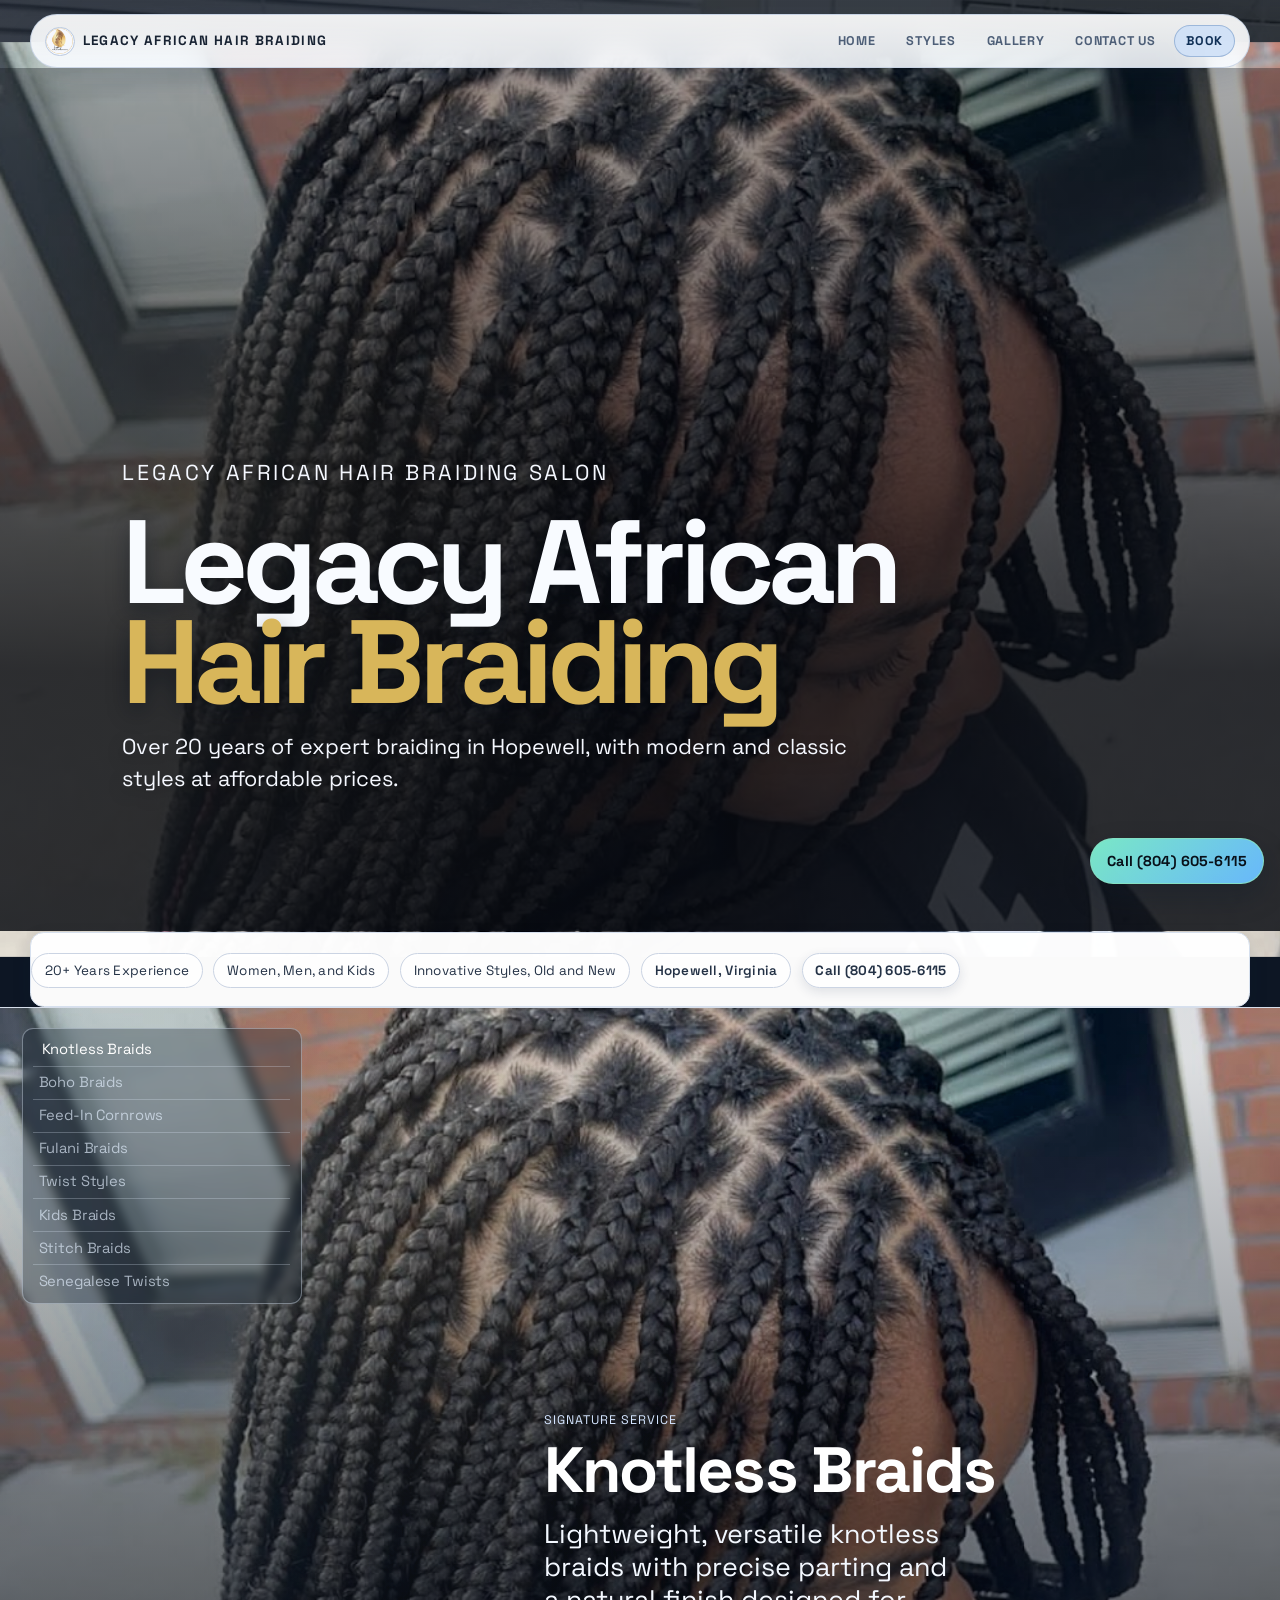
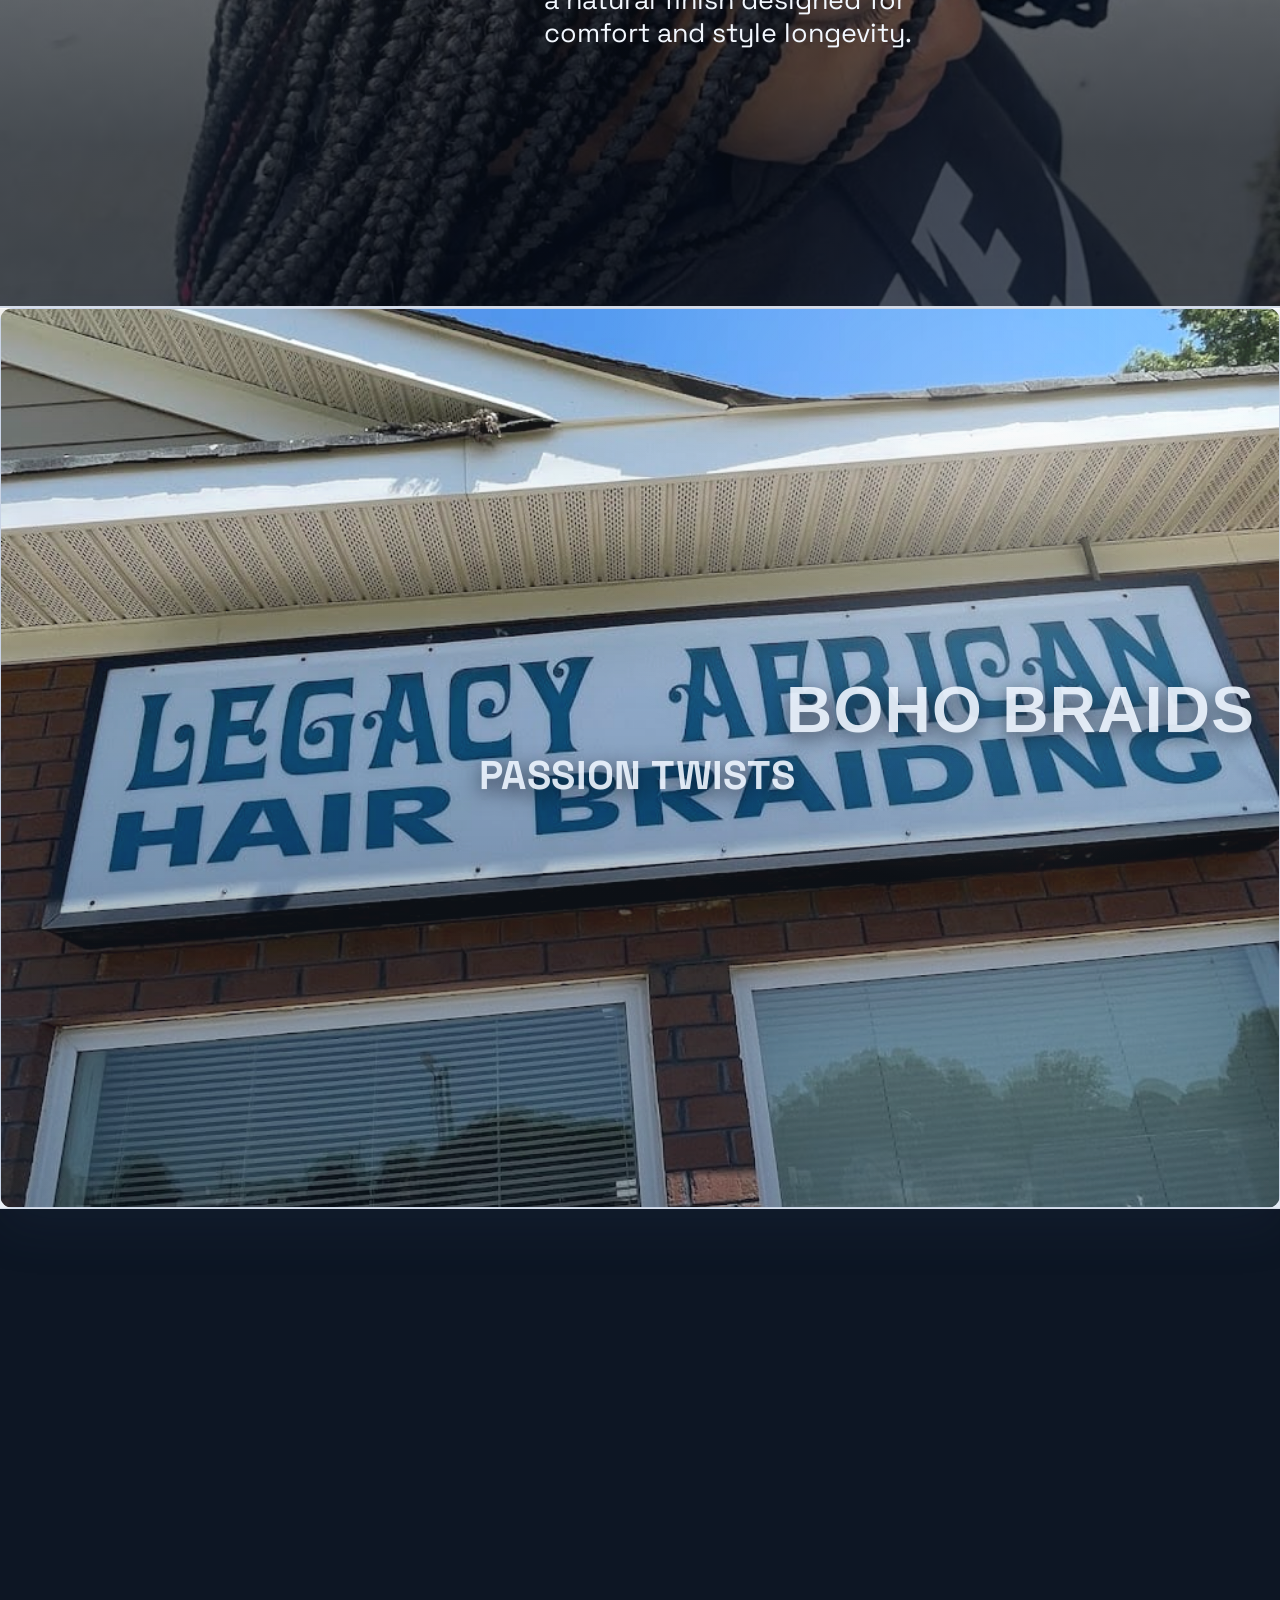
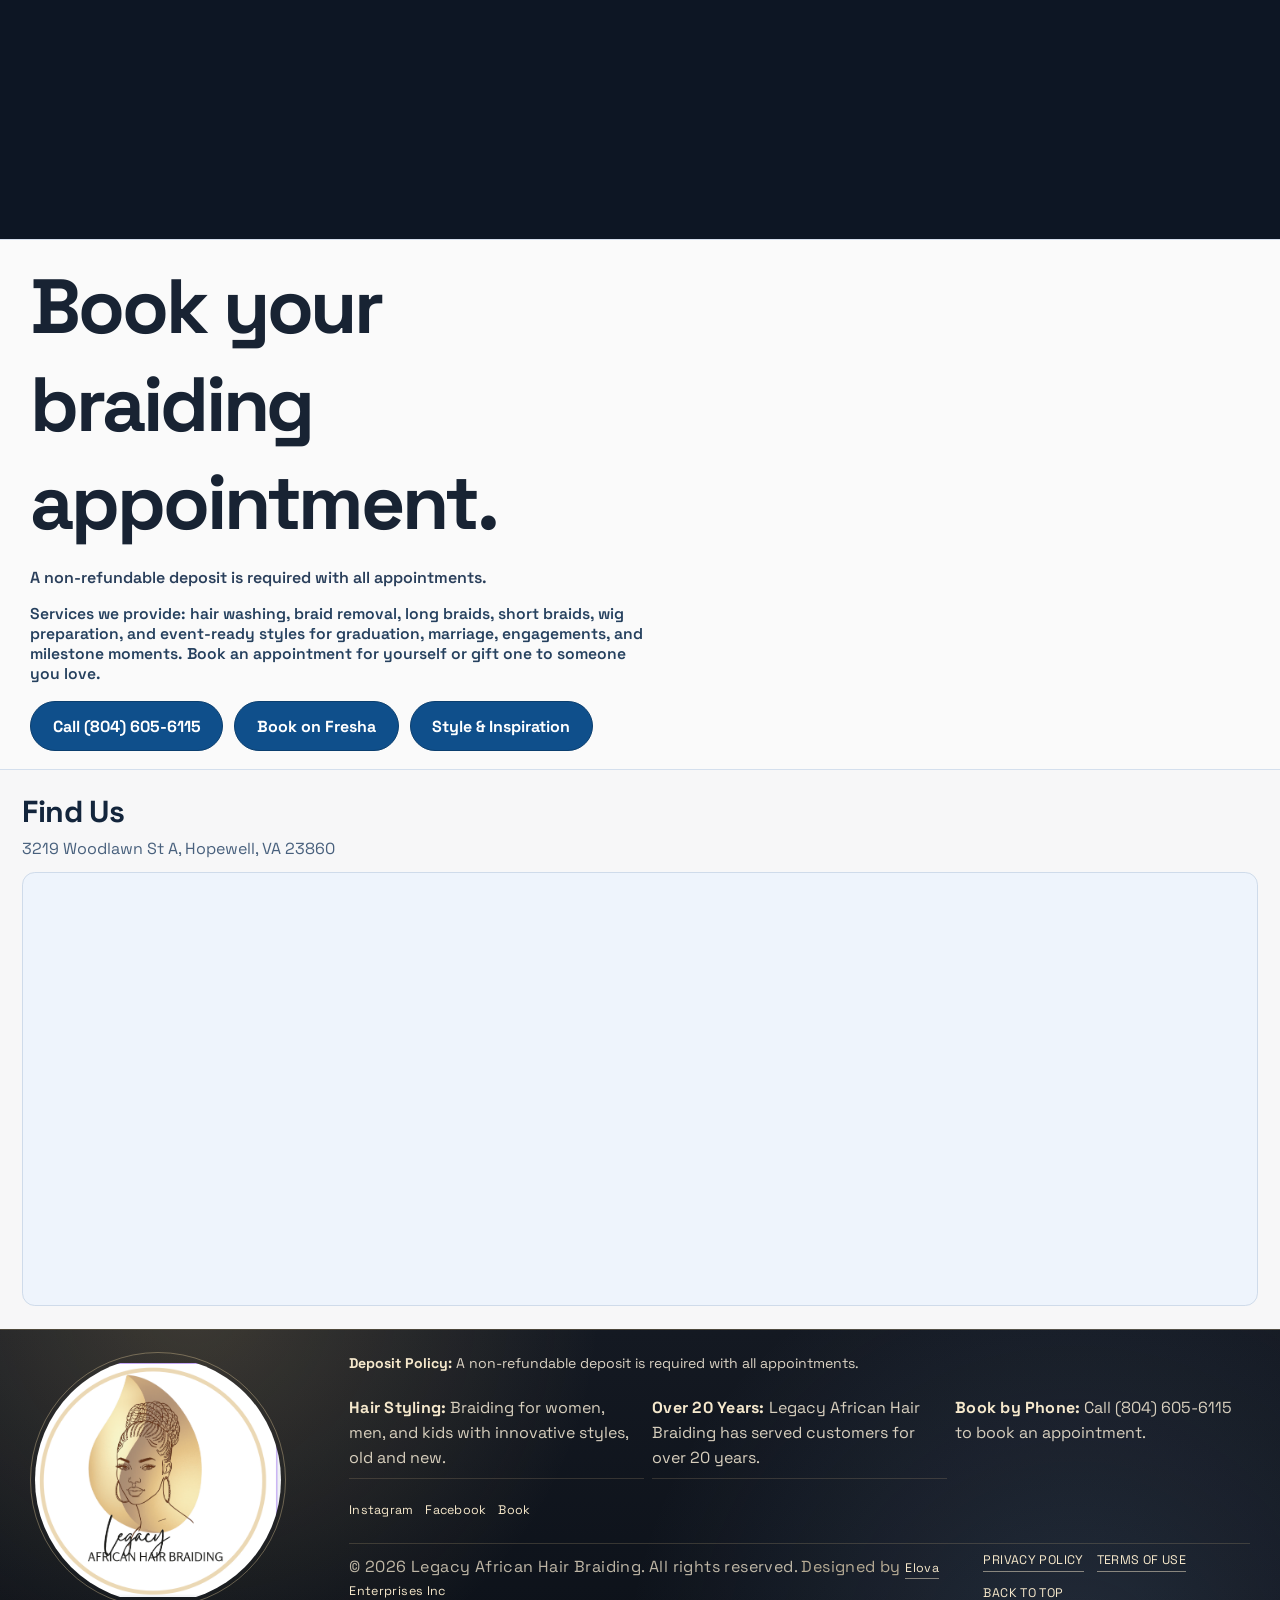
==== commit 22546e32: "Add inspiration modal flow and Google-hours sync improvements. This introduces the Style & Inspirati" ====
--- a/index.html
+++ b/index.html
@@ -150,9 +150,14 @@
         </p>
         <div class="hours-compact" aria-label="Salon hours">
           <strong>Hours</strong>
-          <span>Mon-Wed: 9:30 AM - 7:00 PM</span>
-          <span>Thu-Sat: 9:00 AM - 8:00 PM</span>
-          <span>Sun: 10:00 AM (Appointment only)</span>
+          <span id="hoursStatus" class="hours-status">Hours shown below. Add Google API key for live sync.</span>
+          <span data-hours-day="MONDAY">Mon: 9:00 AM - 7:00 PM</span>
+          <span data-hours-day="TUESDAY">Tue: 9:00 AM - 7:00 PM</span>
+          <span data-hours-day="WEDNESDAY">Wed: 9:00 AM - 7:00 PM</span>
+          <span data-hours-day="THURSDAY">Thu: 9:00 AM - 8:00 PM</span>
+          <span data-hours-day="FRIDAY">Fri: 9:00 AM - 8:00 PM</span>
+          <span data-hours-day="SATURDAY">Sat: 9:00 AM - 8:00 PM</span>
+          <span data-hours-day="SUNDAY">Sun: 10:00 AM - 8:00 PM</span>
         </div>
         <div class="link-grid">
           <a class="social-card" href="https://www.fresha.com/lvp/legacy-african-hair-braiding-woodlawn-street-hopewell-PVqraG" target="_blank" rel="noopener noreferrer">
@@ -187,6 +192,7 @@
           <div class="cta-group">
             <a href="tel:+18046056115" class="cta">Call (804) 605-6115</a>
             <a href="https://www.fresha.com/lvp/legacy-african-hair-braiding-woodlawn-street-hopewell-PVqraG" target="_blank" rel="noopener noreferrer" class="cta cta-secondary">Book on Fresha</a>
+            <a href="inspiration.html" class="cta cta-secondary" id="openInspirationModal">Style &amp; Inspiration</a>
           </div>
         </div>
       </section>
@@ -209,6 +215,34 @@
       </section>
     </main>
 
+    <div class="inspiration-modal" id="inspirationModal" aria-hidden="true">
+      <div class="inspiration-modal-backdrop" id="inspirationModalBackdrop"></div>
+      <section class="inspiration-modal-panel" role="dialog" aria-modal="true" aria-labelledby="inspirationModalTitle">
+        <button type="button" class="inspiration-modal-close" id="closeInspirationModal" aria-label="Close style inspiration">
+          Close
+        </button>
+        <h2 id="inspirationModalTitle">Style &amp; Inspiration</h2>
+        <div class="inspiration-modal-grid">
+          <a class="social-card inspiration-card" href="https://www.instagram.com/legacyhairbraiding/" target="_blank" rel="noopener noreferrer">
+            <strong>Legacy Instagram</strong>
+            <span>View recent style examples and look ideas from our page.</span>
+          </a>
+          <a class="social-card inspiration-card" href="#gallery">
+            <strong>Legacy Gallery</strong>
+            <span>See our own gallery photos and signature braided styles.</span>
+          </a>
+          <a class="social-card inspiration-card" href="https://www.pinterest.com/emile1945/african-braids-hairstyles/" target="_blank" rel="noopener noreferrer">
+            <strong>Pinterest Braid Inspiration</strong>
+            <span>Browse broad collections of braid looks and save your favorites.</span>
+          </a>
+          <a class="social-card inspiration-card" href="https://www.styleseat.com/blog/" target="_blank" rel="noopener noreferrer">
+            <strong>StyleSeat Beauty Blog</strong>
+            <span>Read hairstyle trends, tips, and event-ready hair inspiration.</span>
+          </a>
+        </div>
+      </section>
+    </div>
+
     <footer class="footer">
       <div class="footer-shell">
         <img src="assets/brand/LogoWhitebackground.png" alt="Legacy African Hair Braiding logo" class="footer-logo" />
@@ -246,6 +280,12 @@
       Call (804) 605-6115
     </a>
 
+    <script>
+      window.LEGACY_GOOGLE_HOURS = {
+        placeId: "ChIJQ9mMzOKpsYkRvmBVaSQ0u6o",
+        apiKey: ""
+      };
+    </script>
     <script src="script.js"></script>
   </body>
 </html>
--- a/styles.css
+++ b/styles.css
@@ -1915,12 +1915,22 @@
   font-size: 0.94rem;
 }
 
+.hours-status {
+  font-size: 0.82rem !important;
+  letter-spacing: 0.01em;
+  opacity: 0.95;
+}
+
 #visit .hours-compact strong {
   color: #f3f7ff;
 }
 
 #visit .hours-compact span {
   color: rgba(225, 236, 251, 0.92);
+}
+
+#visit .hours-status {
+  color: rgba(206, 224, 249, 0.86) !important;
 }
 
 .link-grid {
@@ -1981,6 +1991,107 @@
 #visit .social-card:hover {
   border-color: rgba(232, 241, 255, 0.86);
   background: rgba(16, 31, 51, 0.78);
+}
+
+.inspiration-modal {
+  position: fixed;
+  inset: 0;
+  z-index: 140;
+  display: grid;
+  place-items: center;
+  padding: 1rem;
+  opacity: 0;
+  pointer-events: none;
+  transition: opacity 220ms ease;
+}
+
+.inspiration-modal.is-open {
+  opacity: 1;
+  pointer-events: auto;
+}
+
+.inspiration-modal-backdrop {
+  position: absolute;
+  inset: 0;
+  background: rgba(4, 10, 19, 0.42);
+  backdrop-filter: blur(3px) saturate(1.03);
+}
+
+.inspiration-modal-panel {
+  position: relative;
+  z-index: 1;
+  width: min(100% - 1rem, 960px);
+  max-height: min(86vh, 820px);
+  overflow: auto;
+  border: 1px solid rgba(205, 218, 238, 0.84);
+  border-radius: 1rem;
+  background:
+    linear-gradient(180deg, rgba(255, 255, 255, 0.94), rgba(247, 251, 255, 0.94));
+  box-shadow: 0 18px 44px rgba(5, 12, 22, 0.33);
+  padding: clamp(1rem, 2.6vw, 1.6rem);
+}
+
+.inspiration-modal-close {
+  position: absolute;
+  top: 0.75rem;
+  right: 0.75rem;
+  border: 1px solid #b9cbe2;
+  background: #f4f8ff;
+  color: #1c334e;
+  border-radius: 999px;
+  padding: 0.32rem 0.72rem;
+  font-size: 0.76rem;
+  font-family: "Space Grotesk", sans-serif;
+  cursor: pointer;
+}
+
+.inspiration-modal-panel h2 {
+  font-family: "Space Grotesk", sans-serif;
+  font-size: clamp(1.4rem, 3vw, 2rem);
+  color: #13253c;
+  letter-spacing: -0.02em;
+}
+
+.inspiration-modal-panel p {
+  margin-top: 0.55rem;
+  color: #425d79;
+  max-width: 62ch;
+}
+
+.inspiration-modal-grid {
+  margin-top: 1rem;
+  display: grid;
+  grid-template-columns: repeat(2, minmax(0, 1fr));
+  gap: 0.85rem;
+}
+
+.inspiration-card {
+  opacity: 0;
+  transform: translateY(14px) scale(0.98);
+}
+
+.inspiration-modal.is-open .inspiration-card {
+  animation: inspirationCardIn 560ms cubic-bezier(0.22, 0.61, 0.36, 1) forwards;
+}
+
+.inspiration-modal.is-open .inspiration-card:nth-child(1) { animation-delay: 20ms; }
+.inspiration-modal.is-open .inspiration-card:nth-child(2) { animation-delay: 120ms; }
+.inspiration-modal.is-open .inspiration-card:nth-child(3) { animation-delay: 220ms; }
+.inspiration-modal.is-open .inspiration-card:nth-child(4) { animation-delay: 320ms; }
+
+@keyframes inspirationCardIn {
+  from {
+    opacity: 0;
+    transform: translateY(14px) scale(0.98);
+  }
+  to {
+    opacity: 1;
+    transform: translateY(0) scale(1);
+  }
+}
+
+body.modal-open {
+  overflow: hidden;
 }
 
 .contact {
@@ -2863,9 +2974,20 @@
     padding: 0;
   }
 
+  .inspiration-modal-panel {
+    width: min(100% - 0.5rem, 940px);
+    max-height: 88vh;
+    padding: 0.95rem;
+  }
+
+  .inspiration-modal-grid {
+    grid-template-columns: 1fr;
+  }
+
   .footer-shell {
     grid-template-columns: 1fr;
     gap: 0.85rem;
+    padding-bottom: max(6.5rem, calc(5.8rem + env(safe-area-inset-bottom)));
   }
 
   .footer-highlights p {
@@ -3028,6 +3150,10 @@
     margin: 0 auto;
   }
 
+  .footer-shell {
+    padding-bottom: max(7rem, calc(6.2rem + env(safe-area-inset-bottom)));
+  }
+
   .floating-call {
     left: max(0.7rem, env(safe-area-inset-left));
     right: max(0.7rem, env(safe-area-inset-right));
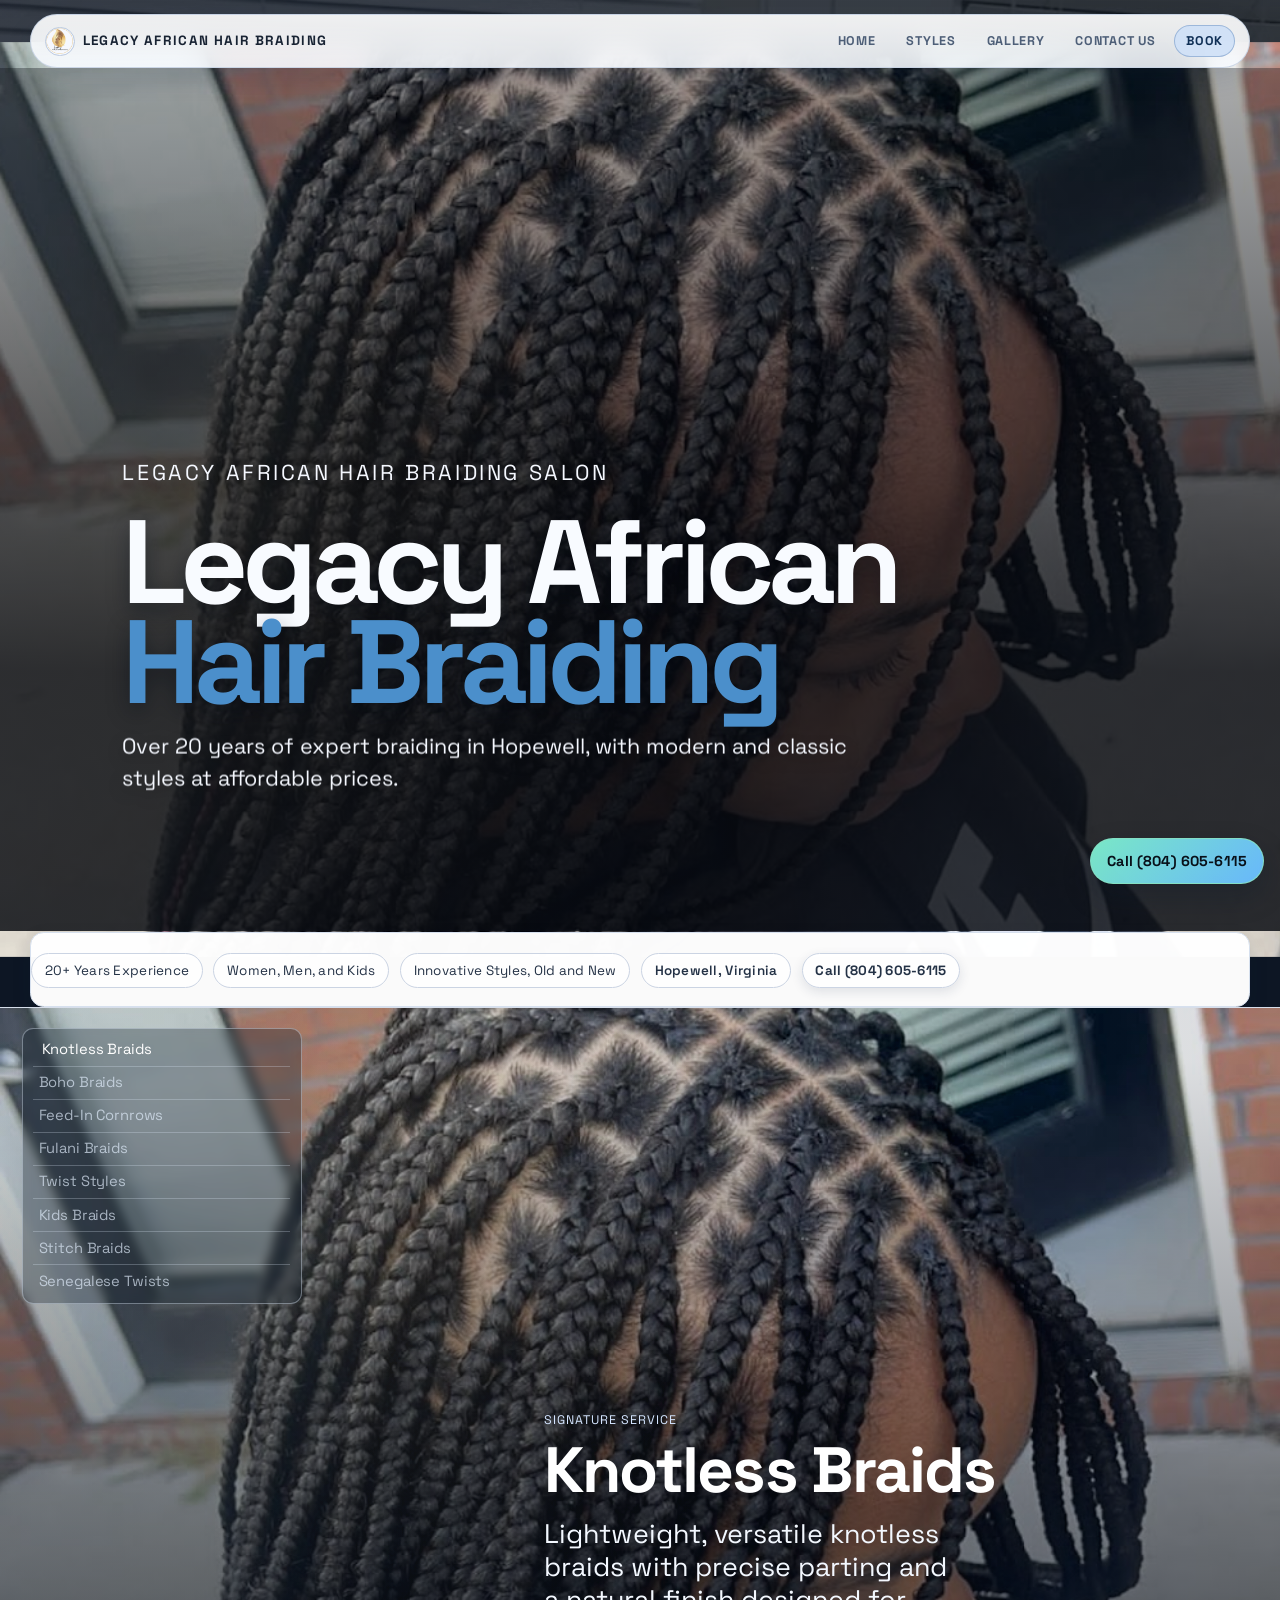
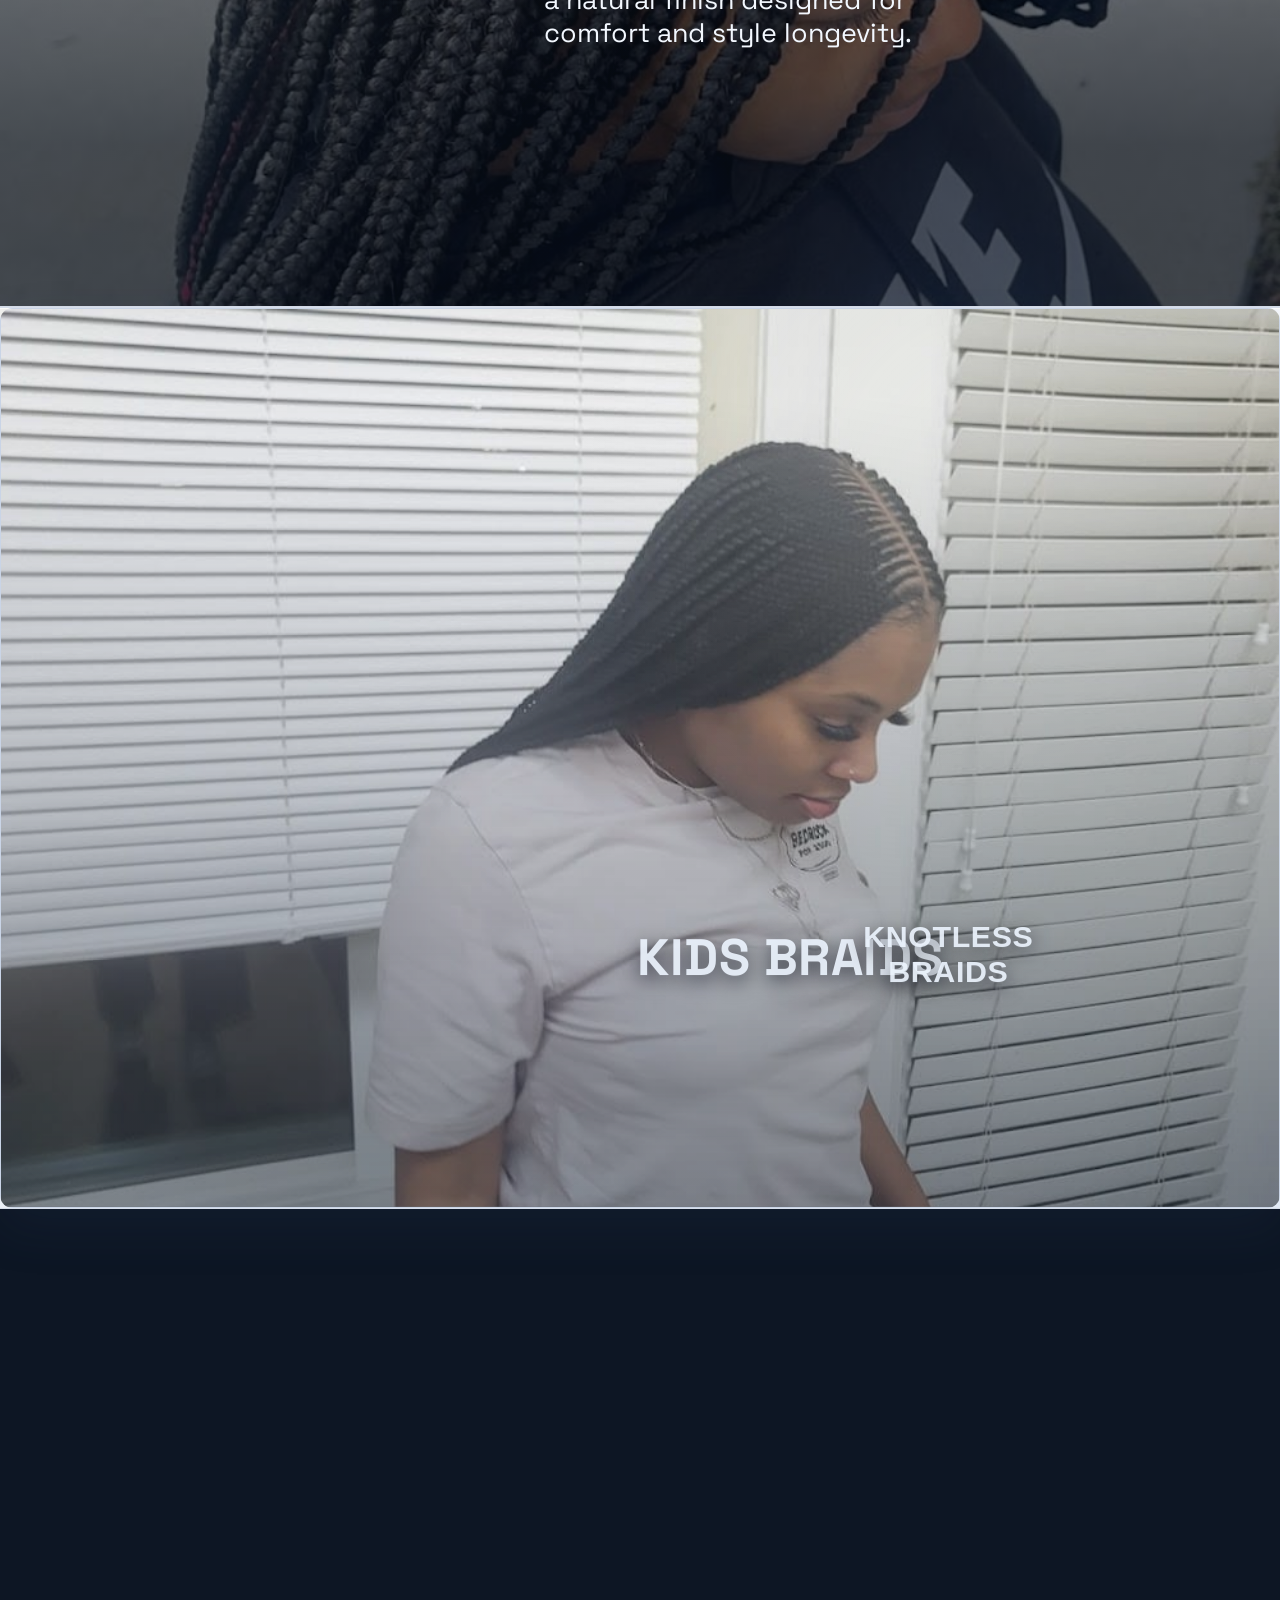
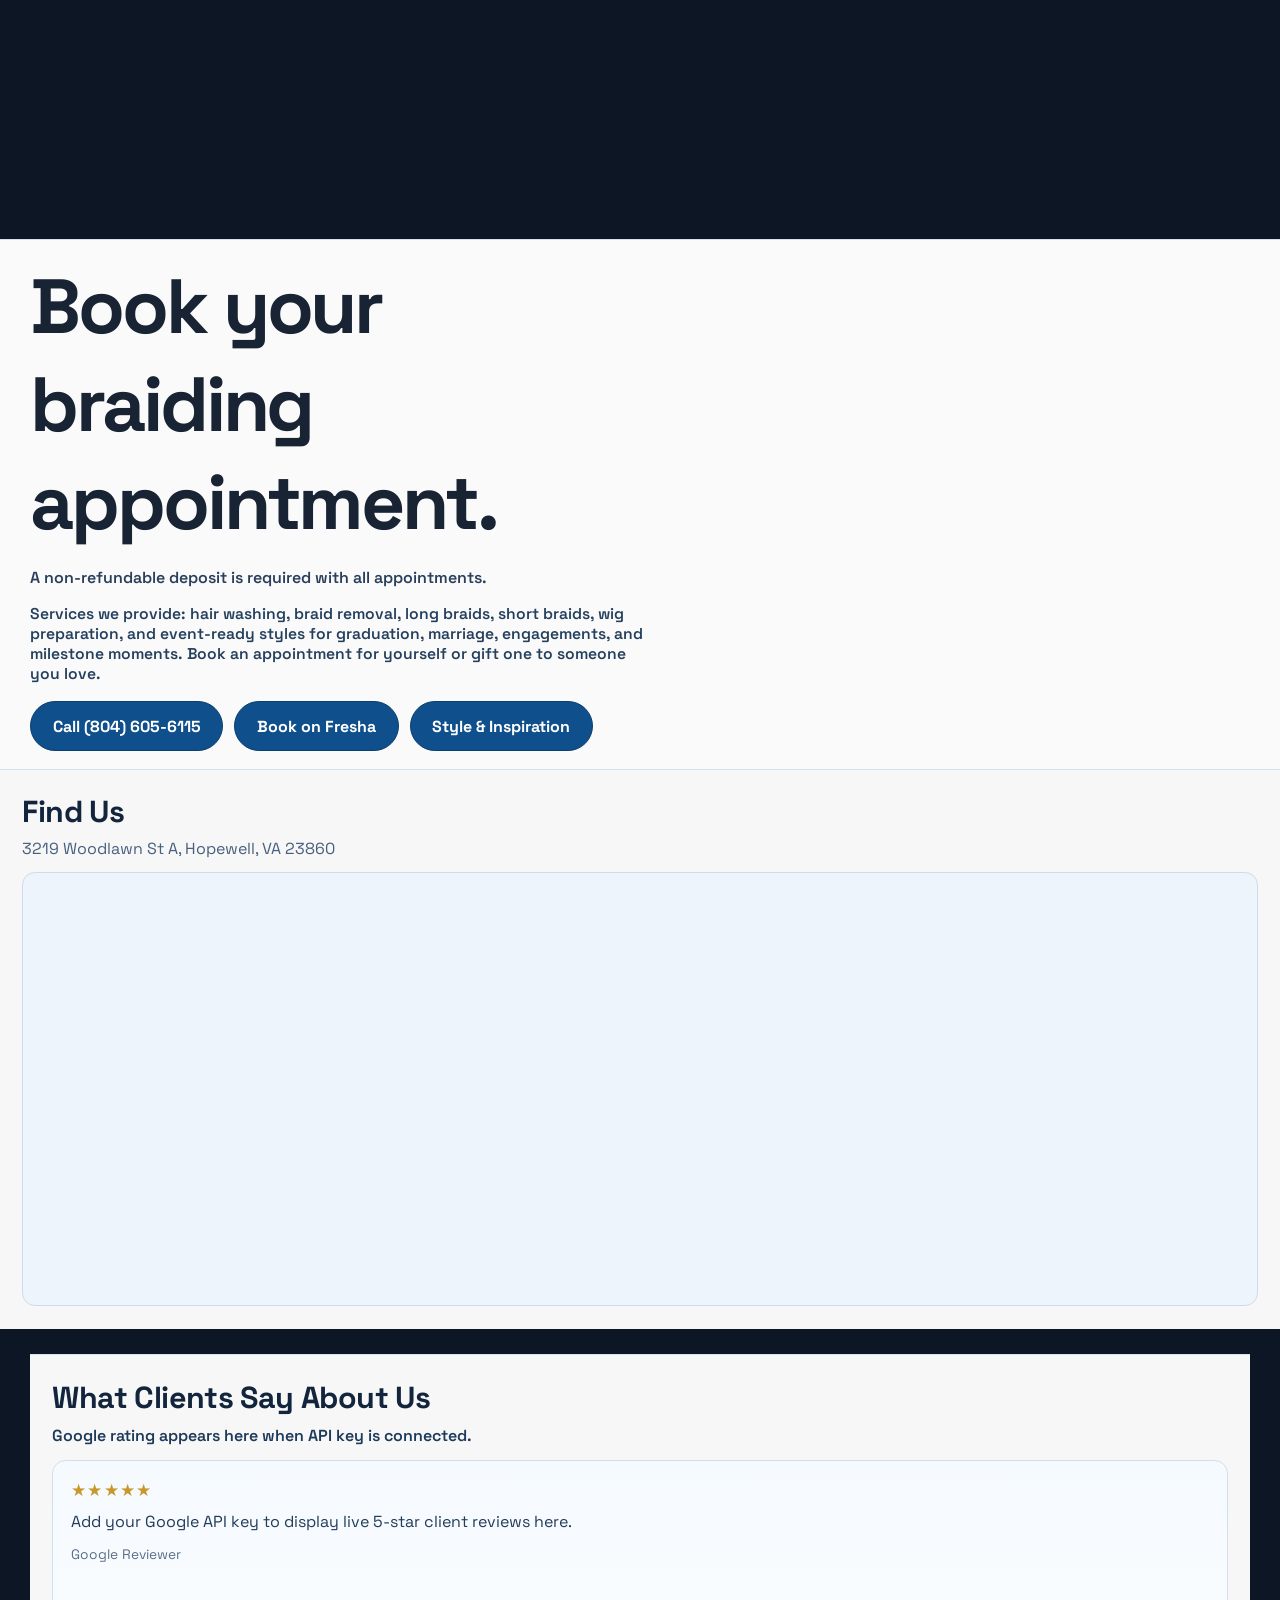
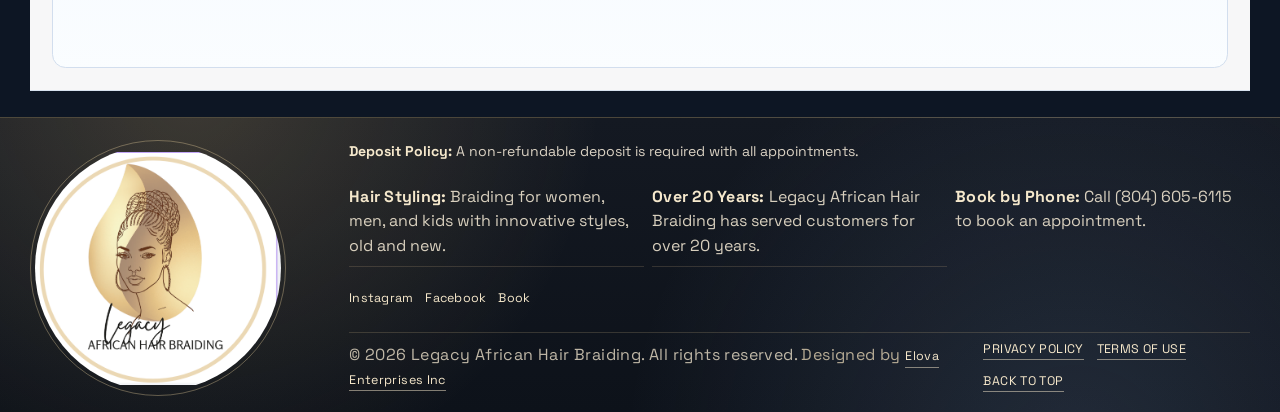
==== commit 3ff4bd14: "Add Google reviews section with live rating and 5-star slider. This adds a new client reviews block " ====
--- a/index.html
+++ b/index.html
@@ -213,6 +213,24 @@
           </div>
         </div>
       </section>
+
+      <section class="reviews-section reveal" aria-label="Client testimonials and Google reviews">
+        <div class="section">
+          <h3>What Clients Say About Us</h3>
+          <p class="reviews-summary" id="googleReviewSummary">
+            Google review rating will appear here once API access is active.
+          </p>
+          <div class="reviews-slider" id="fiveStarReviewsSlider" aria-live="polite">
+            <article class="review-slide is-active">
+              <p class="review-stars" aria-label="5 out of 5 stars">★★★★★</p>
+              <p class="review-text">
+                Add your Google API key to display live 5-star client reviews here.
+              </p>
+              <p class="review-meta">Google Reviewer</p>
+            </article>
+          </div>
+        </div>
+      </section>
     </main>
 
     <div class="inspiration-modal" id="inspirationModal" aria-hidden="true">
--- a/styles.css
+++ b/styles.css
@@ -2497,6 +2497,79 @@
   border: 0;
 }
 
+.reviews-section {
+  padding: clamp(1rem, 2.5vw, 1.6rem) 0;
+}
+
+.reviews-section .section {
+  border-top: 1px solid #d7e2ef;
+  border-bottom: 1px solid #d7e2ef;
+  background: rgba(255, 255, 255, 0.97);
+  padding: clamp(1rem, 2.5vw, 1.4rem);
+}
+
+.reviews-section h3 {
+  font-family: "Space Grotesk", sans-serif;
+  font-size: clamp(1.3rem, 3vw, 1.9rem);
+  color: #13253c;
+  letter-spacing: -0.02em;
+}
+
+.reviews-intro {
+  margin-top: 0.45rem;
+  color: #45607d;
+}
+
+.reviews-summary {
+  margin-top: 0.55rem;
+  color: #1d3a5a;
+  font-family: "Space Grotesk", sans-serif;
+  font-weight: 600;
+}
+
+.reviews-slider {
+  position: relative;
+  margin-top: 0.85rem;
+  min-height: 13rem;
+}
+
+.review-slide {
+  position: absolute;
+  inset: 0;
+  border: 1px solid #d2deee;
+  border-radius: 0.85rem;
+  background: linear-gradient(180deg, rgba(245, 250, 255, 0.95), rgba(250, 253, 255, 0.98));
+  padding: clamp(0.85rem, 2vw, 1.1rem);
+  opacity: 0;
+  transform: translateY(10px) scale(0.99);
+  transition: opacity 420ms ease, transform 420ms ease;
+  pointer-events: none;
+}
+
+.review-slide.is-active {
+  opacity: 1;
+  transform: translateY(0) scale(1);
+  pointer-events: auto;
+}
+
+.review-stars {
+  color: #c8982d;
+  font-size: 1.06rem;
+  letter-spacing: 0.08em;
+}
+
+.review-text {
+  margin-top: 0.5rem;
+  color: #223b58;
+  line-height: 1.6;
+}
+
+.review-meta {
+  margin-top: 0.7rem;
+  color: #5a6f89;
+  font-size: 0.86rem;
+}
+
 .cta {
   display: inline-flex;
   align-items: center;
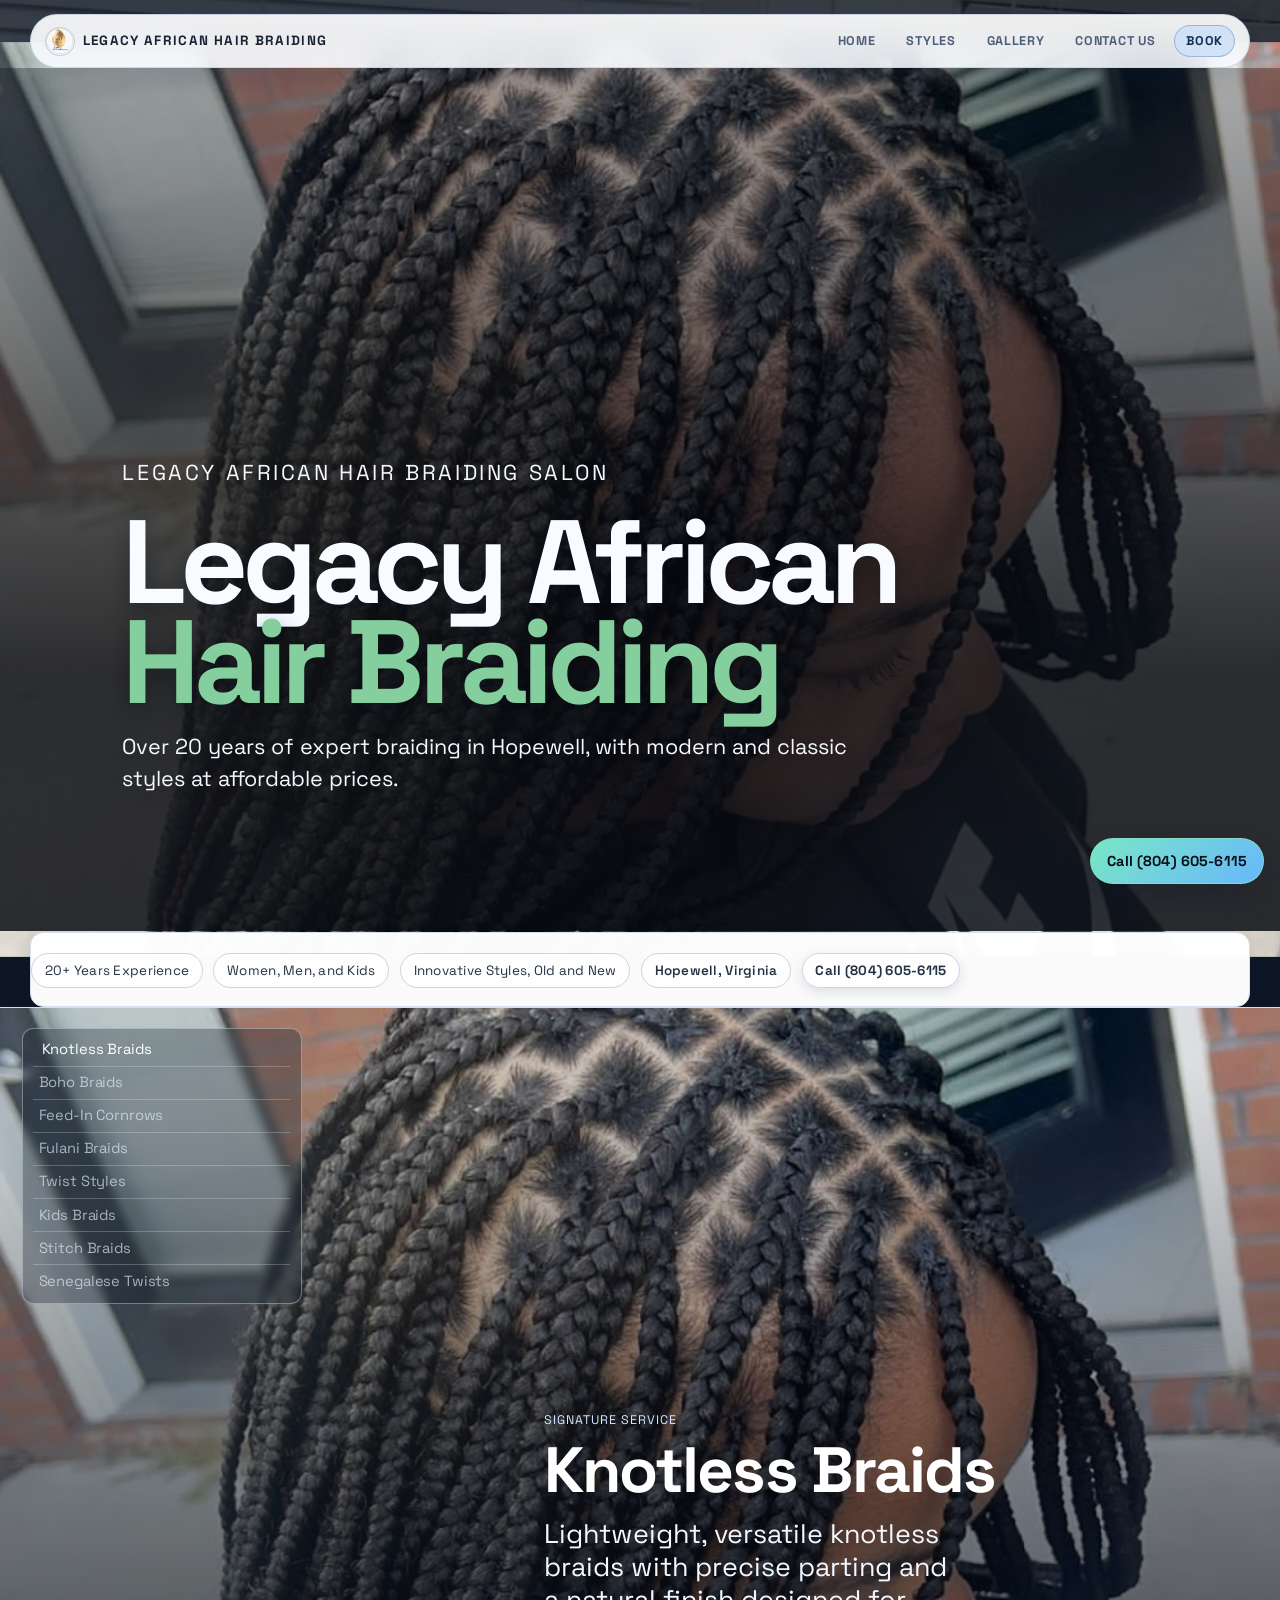
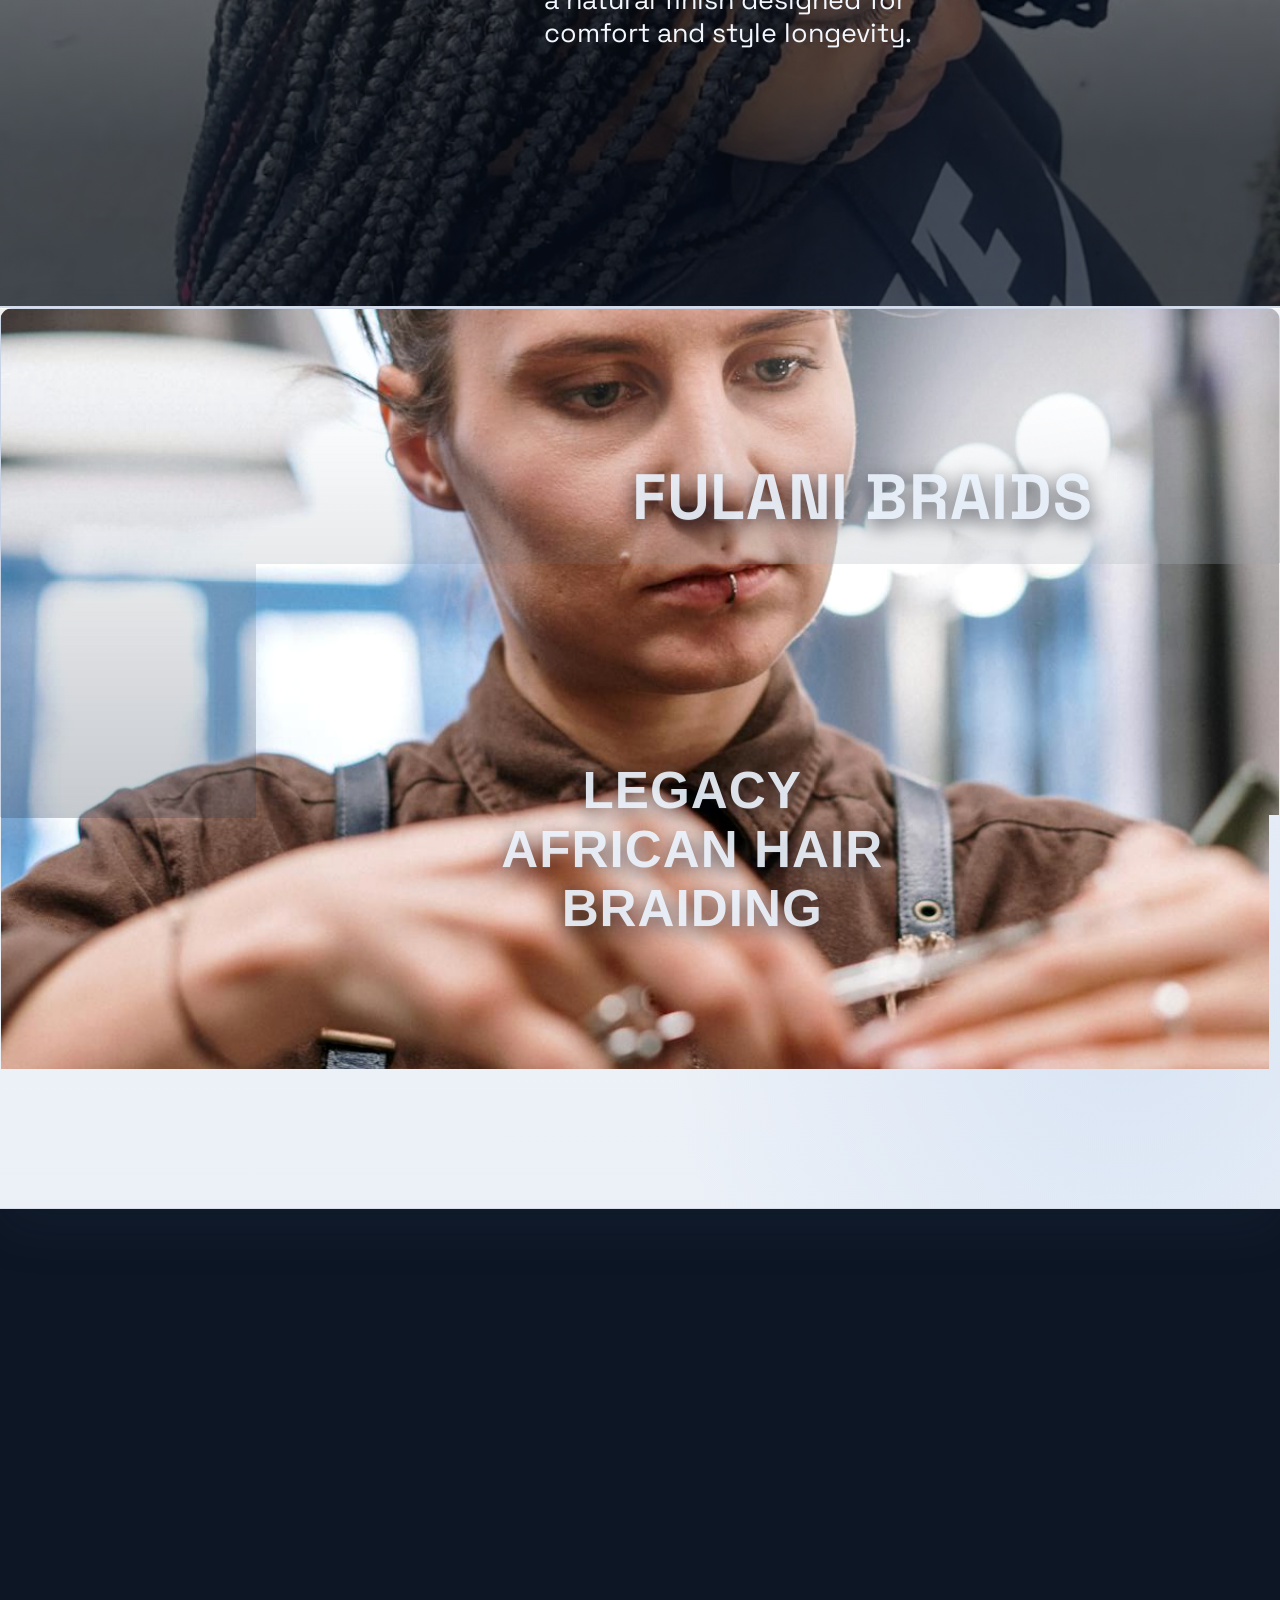
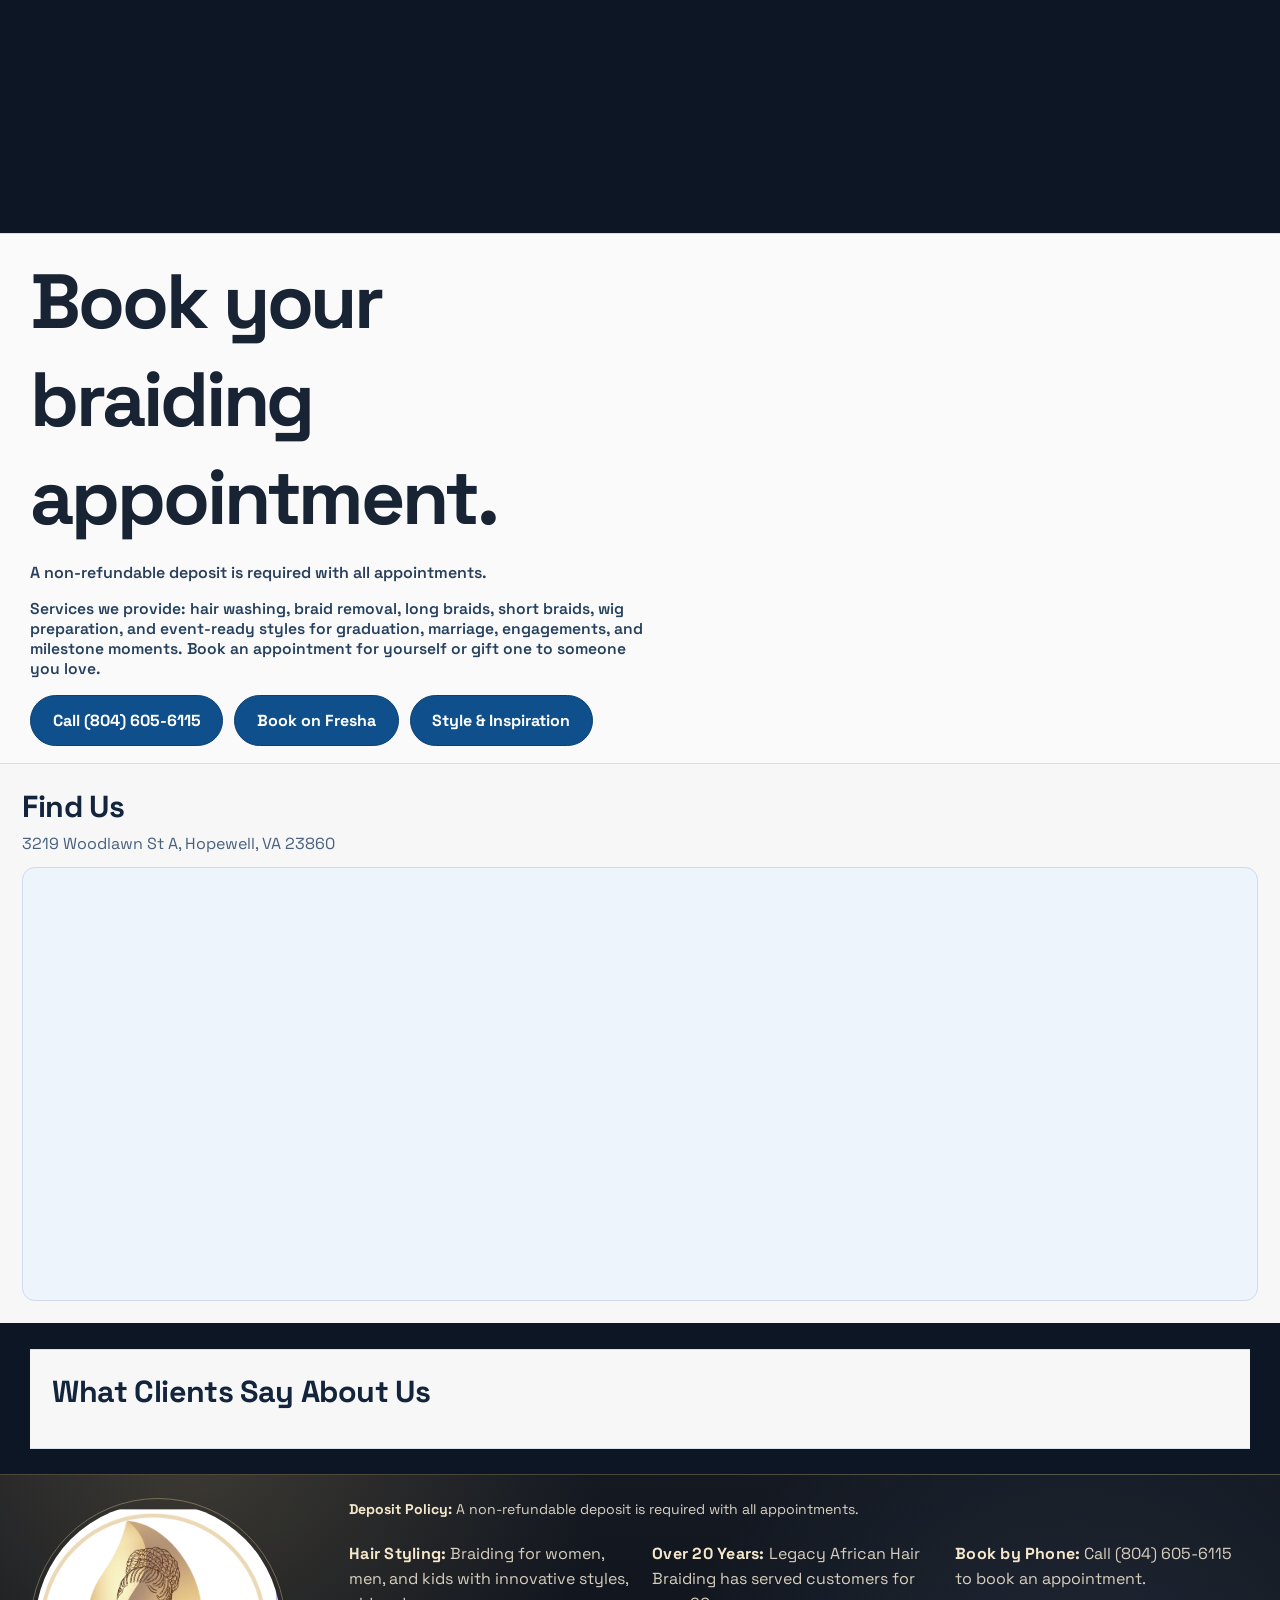
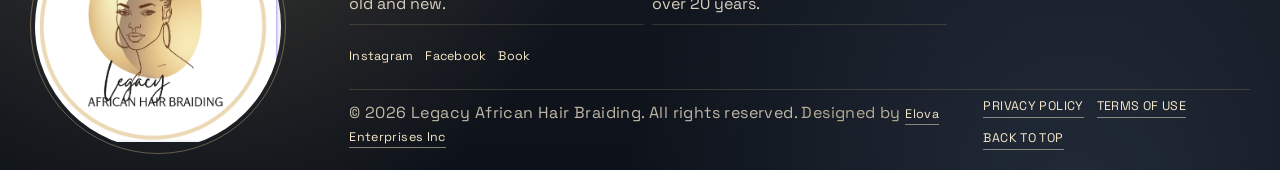
==== commit bf4acc33: "Update reviews integration to use Elfsight widget and Google source links. Harden review loading fal" ====
--- a/index.html
+++ b/index.html
@@ -150,7 +150,7 @@
         </p>
         <div class="hours-compact" aria-label="Salon hours">
           <strong>Hours</strong>
-          <span id="hoursStatus" class="hours-status">Hours shown below. Add Google API key for live sync.</span>
+          <span id="hoursStatus" class="hours-status">Hours shown below.</span>
           <span data-hours-day="MONDAY">Mon: 9:00 AM - 7:00 PM</span>
           <span data-hours-day="TUESDAY">Tue: 9:00 AM - 7:00 PM</span>
           <span data-hours-day="WEDNESDAY">Wed: 9:00 AM - 7:00 PM</span>
@@ -217,17 +217,9 @@
       <section class="reviews-section reveal" aria-label="Client testimonials and Google reviews">
         <div class="section">
           <h3>What Clients Say About Us</h3>
-          <p class="reviews-summary" id="googleReviewSummary">
-            Google review rating will appear here once API access is active.
-          </p>
-          <div class="reviews-slider" id="fiveStarReviewsSlider" aria-live="polite">
-            <article class="review-slide is-active">
-              <p class="review-stars" aria-label="5 out of 5 stars">★★★★★</p>
-              <p class="review-text">
-                Add your Google API key to display live 5-star client reviews here.
-              </p>
-              <p class="review-meta">Google Reviewer</p>
-            </article>
+          <div class="reviews-widget-wrap">
+            <!-- Elfsight Google Reviews | Legacy African Hair Braiding -->
+            <div class="elfsight-app-a5efa233-9e06-4f6b-a702-a29d1981df29" data-elfsight-app-lazy></div>
           </div>
         </div>
       </section>
@@ -301,9 +293,10 @@
     <script>
       window.LEGACY_GOOGLE_HOURS = {
         placeId: "ChIJQ9mMzOKpsYkRvmBVaSQ0u6o",
-        apiKey: ""
+        apiKey: "" // Add your restricted Google Places API key here.
       };
     </script>
     <script src="script.js"></script>
+    <script src="https://elfsightcdn.com/platform.js" async></script>
   </body>
 </html>
--- a/styles.css
+++ b/styles.css
@@ -1921,6 +1921,10 @@
   opacity: 0.95;
 }
 
+.hours-status:empty {
+  display: none;
+}
+
 #visit .hours-compact strong {
   color: #f3f7ff;
 }
@@ -2533,6 +2537,10 @@
   min-height: 13rem;
 }
 
+.reviews-widget-wrap {
+  margin-top: 0.9rem;
+}
+
 .review-slide {
   position: absolute;
   inset: 0;
@@ -2568,6 +2576,30 @@
   margin-top: 0.7rem;
   color: #5a6f89;
   font-size: 0.86rem;
+}
+
+.review-source-link {
+  display: inline-flex;
+  margin-top: 0.65rem;
+  align-items: center;
+  justify-content: center;
+  text-decoration: none;
+  color: #ffffff;
+  background: #0f4f8b;
+  border: 1px solid #0b3f6f;
+  border-radius: 999px;
+  padding: 0.42rem 0.8rem;
+  font-size: 0.8rem;
+  font-weight: 700;
+  letter-spacing: 0.01em;
+  transition: transform 180ms ease, box-shadow 180ms ease, background 180ms ease;
+}
+
+.review-source-link:hover,
+.review-source-link:focus-visible {
+  background: #1462a8;
+  box-shadow: 0 8px 18px rgba(15, 79, 139, 0.24);
+  transform: translateY(-1px);
 }
 
 .cta {
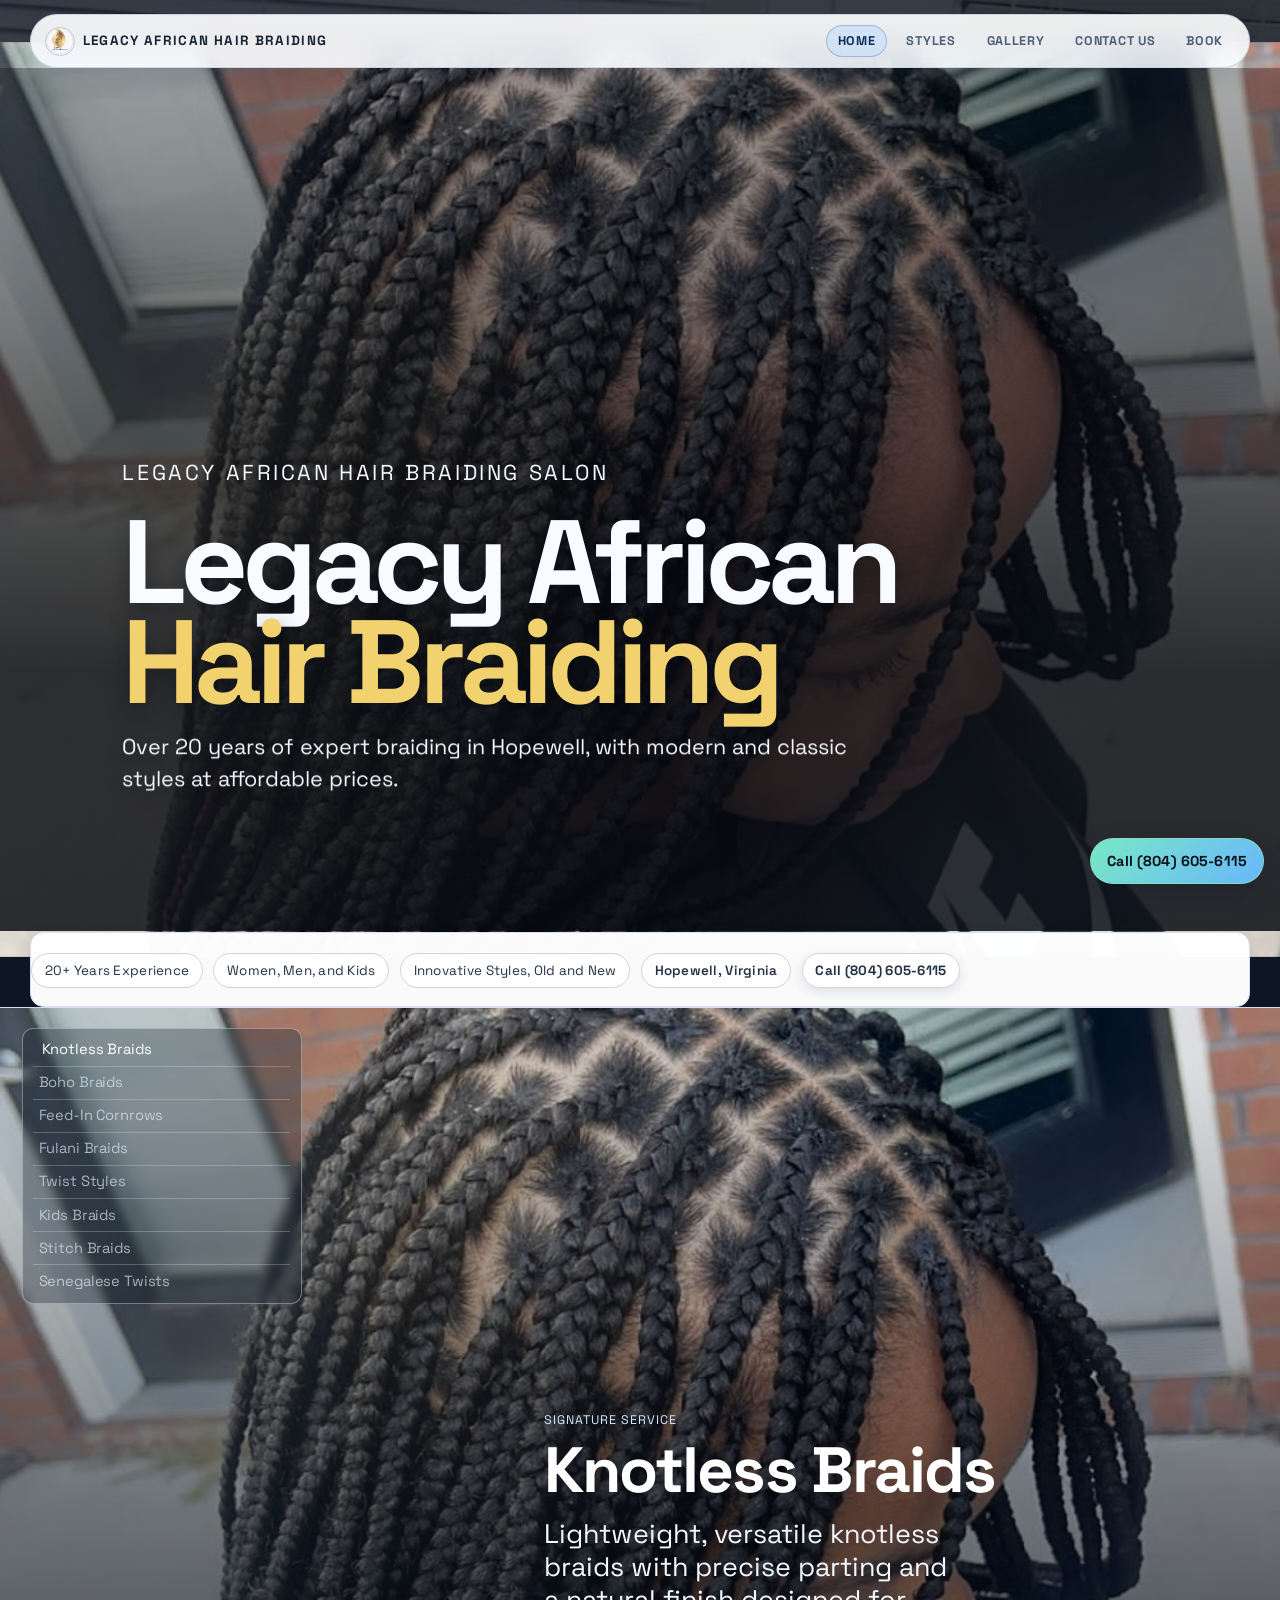
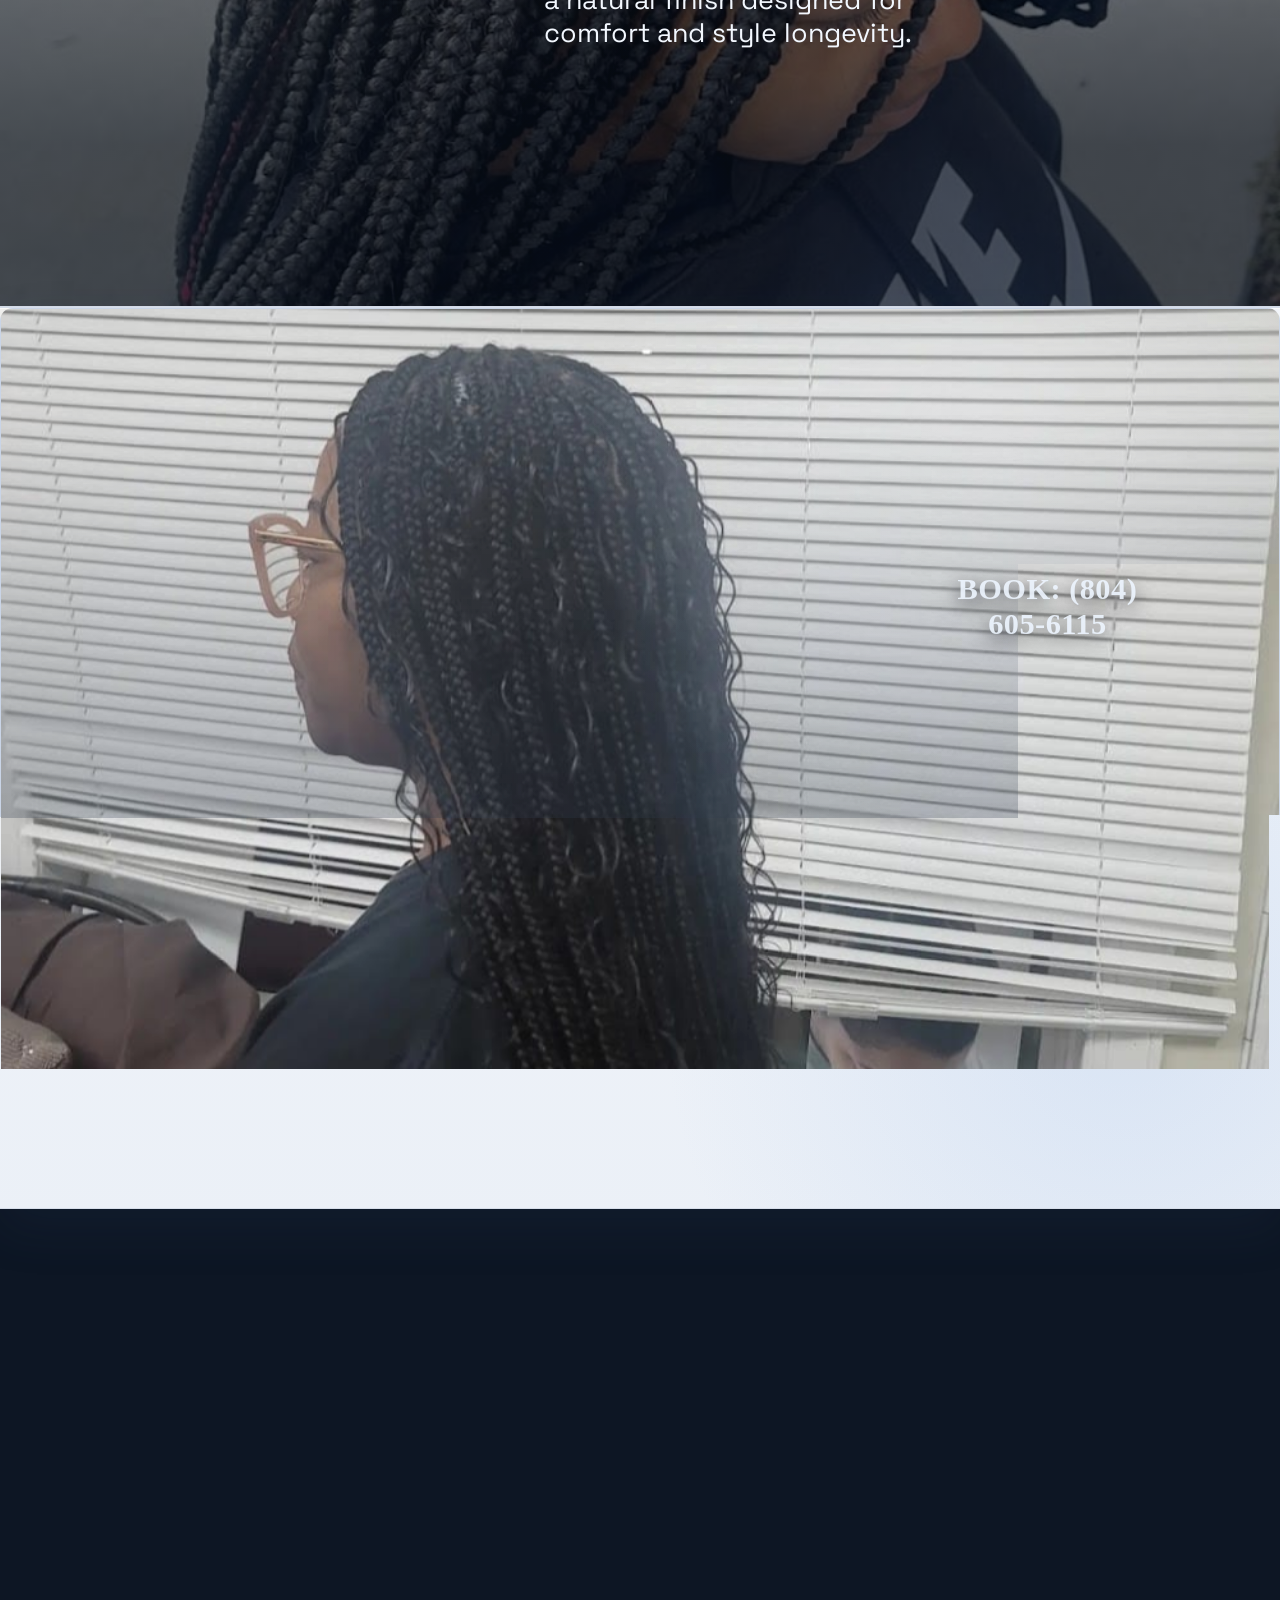
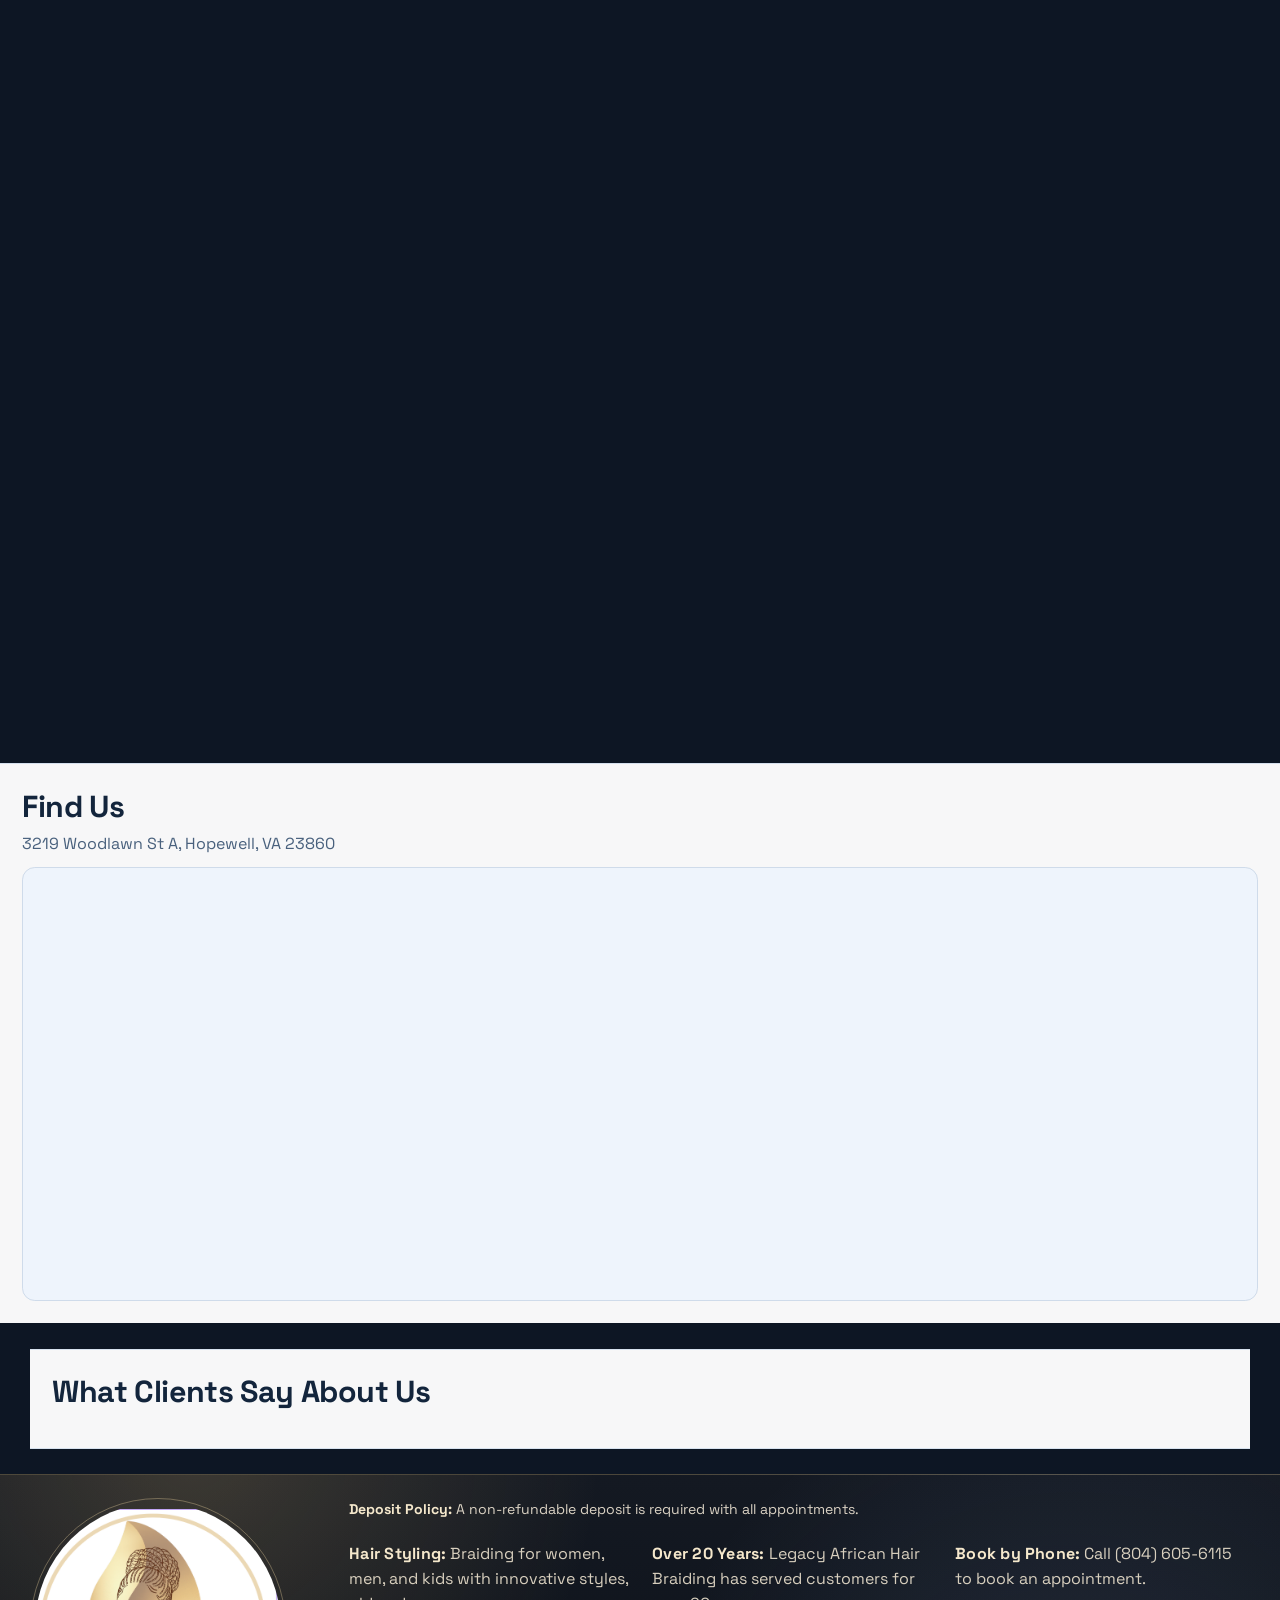
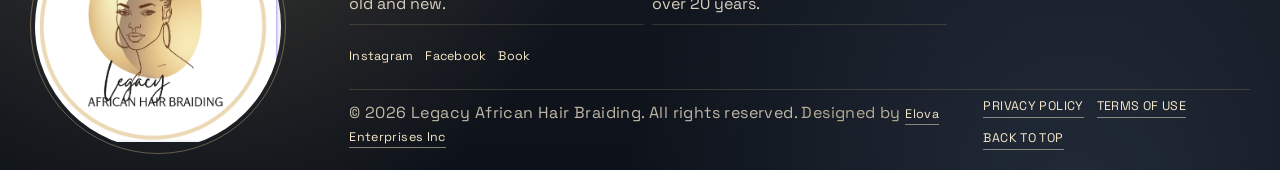
==== commit 92ae99bf: "Add sitewide tracker script and modal interaction events. Install the shared tracking tag on all pri" ====
--- a/index.html
+++ b/index.html
@@ -1,302 +1,306 @@
-<!doctype html>
-<html lang="en">
-  <head>
-    <meta charset="UTF-8" />
-    <meta name="viewport" content="width=device-width, initial-scale=1.0" />
-    <title>Legacy African Hair Braiding</title>
-    <link rel="preconnect" href="https://fonts.googleapis.com" />
-    <link rel="preconnect" href="https://fonts.gstatic.com" crossorigin />
-    <link
-      href="https://fonts.googleapis.com/css2?family=General+Sans:wght@400;500;600;700&family=Space+Grotesk:wght@400;500;700&display=swap"
-      rel="stylesheet"
-    />
-    <link rel="icon" type="image/png" href="assets/brand/Logoclearbackground.png" />
-    <link rel="apple-touch-icon" href="assets/brand/Logoclearbackground.png" />
-    <link rel="stylesheet" href="styles.css" />
-  </head>
-  <body>
-    <div class="progress" aria-hidden="true"><span id="scrollProgress"></span></div>
-
-    <header class="topbar">
-      <a href="#home" class="brand brand-wrap">
-        <img src="assets/brand/Logoclearbackground.png" alt="Legacy African Hair Braiding logo" class="brand-logo" />
-        <span>legacy african hair braiding</span>
-      </a>
-      <button class="menu-btn" id="menuBtn" aria-expanded="false" aria-controls="navLinks">Menu</button>
-      <nav id="navLinks" class="nav-links" aria-label="Primary Navigation">
-        <div class="nav-logo-wrap">
-          <img src="assets/brand/Logoclearbackground.png" alt="Legacy African Hair Braiding logo" class="nav-logo" />
-        </div>
-        <a href="#home">Home</a>
-        <a href="#work">Styles</a>
-        <a href="#gallery">Gallery</a>
-        <a href="#visit">Contact Us</a>
-        <a href="#contact">Book</a>
-      </nav>
-    </header>
-
-    <main>
-      <section id="home" class="hero reveal">
-        <video
-          class="hero-video"
-          autoplay
-          muted
-          loop
-          playsinline
-          poster="assets/gallery/gallery-1.jpg"
-        >
-          <source src="https://assets.mixkit.co/videos/preview/mixkit-woman-getting-her-hair-done-45176-large.mp4" type="video/mp4" />
-        </video>
-        <div class="hero-overlay"></div>
-        <div class="hero-content section">
-          <p class="eyebrow hero-kicker">Legacy African Hair Braiding Salon</p>
-          <h1>
-            <span class="hero-title hero-title-a">Legacy African</span>
-            <span class="line2 hero-title hero-title-b">Hair Braiding</span>
-          </h1>
-          <p class="hero-copy hero-copy-a">
-            Over 20 years of expert braiding in Hopewell, with modern and classic styles at affordable prices.
-          </p>
-          <div class="hero-motion-text" aria-label="Animated service highlights">
-            <span class="motion-line motion-zoom">Knotless Braids That Flow</span>
-            <span class="motion-line motion-slide">Boho Braids In Motion</span>
-            <span class="motion-line motion-scroll">Feed-In Cornrows Precision</span>
-            <span class="motion-line motion-fade">Twist Styles That Stand Out</span>
-          </div>
-        </div>
-      </section>
-
-      <section class="signature-banner section reveal">
-        <div class="pill-row">
-          <span>20+ Years Experience</span>
-          <span>Women, Men, and Kids</span>
-          <span>Innovative Styles, Old and New</span>
-          <a
-            class="pill-link pill-link-nav"
-            href="https://www.google.com/maps/dir/?api=1&destination=3219+Woodlawn+St+A,+Hopewell,+VA+23860"
-            target="_blank"
-            rel="noopener noreferrer"
-          >
-            Hopewell, Virginia
-          </a>
-          <a class="pill-link pill-link-call" href="tel:+18046056115">Call (804) 605-6115</a>
-        </div>
-      </section>
-
-      <section id="work" class="case-studies section reveal">
-        <div class="case-list" role="listbox" aria-label="Case studies">
-          <button class="case-item is-active" data-accent="#f0d08d" data-image="assets/products/knotless-braids.jpg" data-meta="Signature Service" data-description="Lightweight, versatile knotless braids with precise parting and a natural finish designed for comfort and style longevity.">
-            <span>Knotless Braids</span>
-          </button>
-          <button class="case-item" data-accent="#dca6ff" data-image="assets/products/boho-braids.jpg" data-meta="Protective Styling" data-description="Soft boho braids with textured curls for movement and volume, ideal for a full glam look.">
-            <span>Boho Braids</span>
-          </button>
-          <button class="case-item" data-accent="#95c7ff" data-image="assets/products/feed-in-cornrows.jpg" data-meta="Scalp Braiding" data-description="Detailed feed-in cornrows and stitch lines tailored to your head shape for clean, bold definition.">
-            <span>Feed-In Cornrows</span>
-          </button>
-          <button class="case-item" data-accent="#ffb998" data-image="assets/products/fulani-braids.jpg" data-meta="Traditional Inspired" data-description="Iconic Fulani braid patterns with beads and custom front detailing for a statement style.">
-            <span>Fulani Braids</span>
-          </button>
-          <button class="case-item" data-accent="#9af6d8" data-image="assets/products/twist-styles.jpg" data-meta="Two-Strand Styling" data-description="Passion and Senegalese twist options that are lightweight, elegant, and great for low-manipulation care.">
-            <span>Twist Styles</span>
-          </button>
-          <button class="case-item" data-accent="#ffe3a4" data-image="assets/products/kids-braids.jpg" data-meta="Kids Friendly" data-description="Neat and comfortable kids braids with age-appropriate styling and scalp-friendly parting.">
-            <span>Kids Braids</span>
-          </button>
-          <button class="case-item" data-accent="#b6d2ff" data-image="assets/products/feed-in-cornrows.jpg" data-meta="Precision Parts" data-description="Stitch braid looks with clean parts and defined lines for a sleek, long-wear finish.">
-            <span>Stitch Braids</span>
-          </button>
-          <button class="case-item" data-accent="#d7f5c1" data-image="assets/products/twist-styles.jpg" data-meta="Protective Twists" data-description="Senegalese twist installs with smooth rope texture and lightweight movement.">
-            <span>Senegalese Twists</span>
-          </button>
-        </div>
-
-        <article class="case-preview" id="casePreview">
-          <img id="previewImage" src="assets/products/knotless-braids.jpg" alt="Hair braiding style preview" />
-          <div class="case-preview-overlay"></div>
-          <div class="case-preview-copy">
-            <p id="previewMeta">Signature Service</p>
-            <h2 id="previewTitle">Knotless Braids</h2>
-            <p id="previewDescription">Lightweight, versatile knotless braids with precise parting and a natural finish designed for comfort and style longevity.</p>
-          </div>
-        </article>
-      </section>
-
-      <section id="gallery" class="motion-gallery reveal" aria-label="Hair style lookbook">
-        <div class="gallery-billboard" id="galleryBillboard">
-          <div class="gallery-stage billboard-screen main-photo-stage" id="galleryStage">
-            <img id="mainPhotoCurrent" class="main-photo is-current" src="assets/gallery/gallery-1.jpg" alt="Legacy African Hair Braiding style showcase" />
-            <img id="mainPhotoNext" class="main-photo" src="assets/gallery/gallery-2.jpg" alt="Legacy African Hair Braiding style showcase" />
-            <div id="dualBillboard" class="dual-billboard" aria-hidden="true">
-              <img id="dualPhotoLeft" class="dual-photo dual-left" src="assets/gallery/gallery-3.jpg" alt="Legacy African Hair Braiding style showcase" />
-              <img id="dualPhotoRight" class="dual-photo dual-right" src="assets/gallery/gallery-4.jpg" alt="Legacy African Hair Braiding style showcase" />
-            </div>
-            <div class="main-photo-overlay"></div>
-            <div class="main-photo-caption">
-              <div class="caption-motion-text" aria-live="polite">
-                <span class="motion-line billboard-dynamic size-lg"></span>
-                <span class="motion-line billboard-dynamic size-md"></span>
-                <span class="motion-line billboard-dynamic size-sm"></span>
-              </div>
-            </div>
-          </div>
-        </div>
-      </section>
-
-      <section id="visit" class="about section reveal">
-        <h3>Contact Us</h3>
-        <p>
-          3219 Woodlawn St A, Hopewell, VA 23860. Call (804) 605-6115 to book, or use the links below to connect, browse photos, and book your appointment.
-        </p>
-        <div class="hours-compact" aria-label="Salon hours">
-          <strong>Hours</strong>
-          <span id="hoursStatus" class="hours-status">Hours shown below.</span>
-          <span data-hours-day="MONDAY">Mon: 9:00 AM - 7:00 PM</span>
-          <span data-hours-day="TUESDAY">Tue: 9:00 AM - 7:00 PM</span>
-          <span data-hours-day="WEDNESDAY">Wed: 9:00 AM - 7:00 PM</span>
-          <span data-hours-day="THURSDAY">Thu: 9:00 AM - 8:00 PM</span>
-          <span data-hours-day="FRIDAY">Fri: 9:00 AM - 8:00 PM</span>
-          <span data-hours-day="SATURDAY">Sat: 9:00 AM - 8:00 PM</span>
-          <span data-hours-day="SUNDAY">Sun: 10:00 AM - 8:00 PM</span>
-        </div>
-        <div class="link-grid">
-          <a class="social-card" href="https://www.fresha.com/lvp/legacy-african-hair-braiding-woodlawn-street-hopewell-PVqraG" target="_blank" rel="noopener noreferrer">
-            <strong>Book on Fresha</strong>
-            <span>Online booking and venue details</span>
-          </a>
-          <a class="social-card" href="https://www.instagram.com/legacyhairbraiding/" target="_blank" rel="noopener noreferrer">
-            <strong>Instagram</strong>
-            <span>@legacyhairbraiding</span>
-          </a>
-          <a class="social-card" href="https://www.facebook.com/p/Legacy-African-Hair-Braiding-Lala-100070744042601/" target="_blank" rel="noopener noreferrer">
-            <strong>Facebook</strong>
-            <span>Legacy African Hair Braiding Lala</span>
-          </a>
-          <a class="social-card" href="https://legacy-african-hair-braiding.wheree.com/" target="_blank" rel="noopener noreferrer">
-            <strong>Wheree Profile</strong>
-            <span>Reviews, photos, and amenities</span>
-          </a>
-        </div>
-      </section>
-
-      <section id="contact" class="contact reveal">
-        <div class="section">
-          <h2>Book your braiding appointment.</h2>
-          <p class="deposit-note">
-            A non-refundable deposit is required with all appointments.
-          </p>
-          <p class="appointment-flash-intro">
-            Services we provide: hair washing, braid removal, long braids, short braids, wig preparation, and event-ready styles for graduation, marriage, engagements, and milestone moments. Book an appointment for yourself or gift one to someone you love.
-          </p>
-          <div class="appointment-flash-cloud" id="appointmentFlashCloud" aria-hidden="true"></div>
-          <div class="cta-group">
-            <a href="tel:+18046056115" class="cta">Call (804) 605-6115</a>
-            <a href="https://www.fresha.com/lvp/legacy-african-hair-braiding-woodlawn-street-hopewell-PVqraG" target="_blank" rel="noopener noreferrer" class="cta cta-secondary">Book on Fresha</a>
-            <a href="inspiration.html" class="cta cta-secondary" id="openInspirationModal">Style &amp; Inspiration</a>
-          </div>
-        </div>
-      </section>
-
-      <section class="map-section reveal" aria-label="Salon location map">
-        <div class="section">
-          <h3>Find Us</h3>
-          <p>3219 Woodlawn St A, Hopewell, VA 23860</p>
-          <div class="map-frame-wrap">
-            <iframe
-              class="map-frame"
-              src="https://www.google.com/maps?q=3219+Woodlawn+St+A,+Hopewell,+VA+23860&output=embed"
-              title="Map to Legacy African Hair Braiding"
-              loading="lazy"
-              referrerpolicy="no-referrer-when-downgrade"
-              allowfullscreen
-            ></iframe>
-          </div>
-        </div>
-      </section>
-
-      <section class="reviews-section reveal" aria-label="Client testimonials and Google reviews">
-        <div class="section">
-          <h3>What Clients Say About Us</h3>
-          <div class="reviews-widget-wrap">
-            <!-- Elfsight Google Reviews | Legacy African Hair Braiding -->
-            <div class="elfsight-app-a5efa233-9e06-4f6b-a702-a29d1981df29" data-elfsight-app-lazy></div>
-          </div>
-        </div>
-      </section>
-    </main>
-
-    <div class="inspiration-modal" id="inspirationModal" aria-hidden="true">
-      <div class="inspiration-modal-backdrop" id="inspirationModalBackdrop"></div>
-      <section class="inspiration-modal-panel" role="dialog" aria-modal="true" aria-labelledby="inspirationModalTitle">
-        <button type="button" class="inspiration-modal-close" id="closeInspirationModal" aria-label="Close style inspiration">
-          Close
-        </button>
-        <h2 id="inspirationModalTitle">Style &amp; Inspiration</h2>
-        <div class="inspiration-modal-grid">
-          <a class="social-card inspiration-card" href="https://www.instagram.com/legacyhairbraiding/" target="_blank" rel="noopener noreferrer">
-            <strong>Legacy Instagram</strong>
-            <span>View recent style examples and look ideas from our page.</span>
-          </a>
-          <a class="social-card inspiration-card" href="#gallery">
-            <strong>Legacy Gallery</strong>
-            <span>See our own gallery photos and signature braided styles.</span>
-          </a>
-          <a class="social-card inspiration-card" href="https://www.pinterest.com/emile1945/african-braids-hairstyles/" target="_blank" rel="noopener noreferrer">
-            <strong>Pinterest Braid Inspiration</strong>
-            <span>Browse broad collections of braid looks and save your favorites.</span>
-          </a>
-          <a class="social-card inspiration-card" href="https://www.styleseat.com/blog/" target="_blank" rel="noopener noreferrer">
-            <strong>StyleSeat Beauty Blog</strong>
-            <span>Read hairstyle trends, tips, and event-ready hair inspiration.</span>
-          </a>
-        </div>
-      </section>
-    </div>
-
-    <footer class="footer">
-      <div class="footer-shell">
-        <img src="assets/brand/LogoWhitebackground.png" alt="Legacy African Hair Braiding logo" class="footer-logo" />
-        <div class="service-highlights footer-highlights">
-          <p><strong>Hair Styling:</strong> Braiding for women, men, and kids with innovative styles, old and new.</p>
-          <p><strong>Over 20 Years:</strong> Legacy African Hair Braiding has served customers for over 20 years.</p>
-          <p><strong>Book by Phone:</strong> Call (804) 605-6115 to book an appointment.</p>
-        </div>
-        <div class="footer-social" aria-label="Legacy African Hair Braiding social links">
-          <a href="https://www.instagram.com/legacyhairbraiding/" target="_blank" rel="noopener noreferrer" class="footer-social-link">
-            Instagram
-          </a>
-          <a href="https://www.facebook.com/p/Legacy-African-Hair-Braiding-Lala-100070744042601/" target="_blank" rel="noopener noreferrer" class="footer-social-link">
-            Facebook
-          </a>
-          <a href="https://www.fresha.com/lvp/legacy-african-hair-braiding-woodlawn-street-hopewell-PVqraG" target="_blank" rel="noopener noreferrer" class="footer-social-link">
-            Book
-          </a>
-        </div>
-        <p class="footer-policy">
-          <strong>Deposit Policy:</strong> A non-refundable deposit is required with all appointments.
-        </p>
-        <div class="footer-meta">
-          <p>&copy; 2026 Legacy African Hair Braiding. All rights reserved.<span class="footer-credit"> Designed by <a href="https://elovainc.com" target="_blank" rel="noopener noreferrer">Elova Enterprises Inc</a></span></p>
-          <div class="footer-meta-links">
-            <a href="privacy.html">Privacy Policy</a>
-            <a href="terms.html">Terms of Use</a>
-            <a href="#home">Back to top</a>
-          </div>
-        </div>
-      </div>
-    </footer>
-
-    <a href="tel:+18046056115" class="floating-call" aria-label="Call Legacy African Hair Braiding">
-      Call (804) 605-6115
-    </a>
-
-    <script>
-      window.LEGACY_GOOGLE_HOURS = {
-        placeId: "ChIJQ9mMzOKpsYkRvmBVaSQ0u6o",
-        apiKey: "" // Add your restricted Google Places API key here.
-      };
-    </script>
-    <script src="script.js"></script>
-    <script src="https://elfsightcdn.com/platform.js" async></script>
-  </body>
-</html>
+<!doctype html>
+<html lang="en">
+  <head>
+    <meta charset="UTF-8" />
+    <meta name="viewport" content="width=device-width, initial-scale=1.0" />
+    <title>Legacy African Hair Braiding</title>
+    <link rel="preconnect" href="https://fonts.googleapis.com" />
+    <link rel="preconnect" href="https://fonts.gstatic.com" crossorigin />
+    <link
+      href="https://fonts.googleapis.com/css2?family=General+Sans:wght@400;500;600;700&family=Space+Grotesk:wght@400;500;700&display=swap"
+      rel="stylesheet"
+    />
+    <link rel="icon" type="image/png" href="assets/brand/Logoclearbackground.png" />
+    <link rel="apple-touch-icon" href="assets/brand/Logoclearbackground.png" />
+    <link rel="stylesheet" href="styles.css" />
+  </head>
+  <body>
+    <div class="progress" aria-hidden="true"><span id="scrollProgress"></span></div>
+
+    <header class="topbar">
+      <a href="#home" class="brand brand-wrap">
+        <img src="assets/brand/Logoclearbackground.png" alt="Legacy African Hair Braiding logo" class="brand-logo" />
+        <span>legacy african hair braiding</span>
+      </a>
+      <button class="menu-btn" id="menuBtn" aria-expanded="false" aria-controls="navLinks">Menu</button>
+      <nav id="navLinks" class="nav-links" aria-label="Primary Navigation">
+        <div class="nav-logo-wrap">
+          <img src="assets/brand/Logoclearbackground.png" alt="Legacy African Hair Braiding logo" class="nav-logo" />
+        </div>
+        <a href="#home">Home</a>
+        <a href="#work">Styles</a>
+        <a href="#gallery">Gallery</a>
+        <a href="#visit">Contact Us</a>
+        <a href="#contact">Book</a>
+      </nav>
+    </header>
+
+    <main>
+      <section id="home" class="hero reveal">
+        <video
+          class="hero-video"
+          autoplay
+          muted
+          loop
+          playsinline
+          poster="assets/gallery/gallery-1.jpg"
+        >
+          <source src="https://assets.mixkit.co/videos/preview/mixkit-woman-getting-her-hair-done-45176-large.mp4" type="video/mp4" />
+        </video>
+        <div class="hero-overlay"></div>
+        <div class="hero-content section">
+          <p class="eyebrow hero-kicker">Legacy African Hair Braiding Salon</p>
+          <h1>
+            <span class="hero-title hero-title-a">Legacy African</span>
+            <span class="line2 hero-title hero-title-b">Hair Braiding</span>
+          </h1>
+          <p class="hero-copy hero-copy-a">
+            Over 20 years of expert braiding in Hopewell, with modern and classic styles at affordable prices.
+          </p>
+          <div class="hero-motion-text" aria-label="Animated service highlights">
+            <span class="motion-line motion-zoom">Knotless Braids That Flow</span>
+            <span class="motion-line motion-slide">Boho Braids In Motion</span>
+            <span class="motion-line motion-scroll">Feed-In Cornrows Precision</span>
+            <span class="motion-line motion-fade">Twist Styles That Stand Out</span>
+          </div>
+        </div>
+      </section>
+
+      <section class="signature-banner section reveal">
+        <div class="pill-row">
+          <span>20+ Years Experience</span>
+          <span>Women, Men, and Kids</span>
+          <span>Innovative Styles, Old and New</span>
+          <a
+            class="pill-link pill-link-nav"
+            href="https://www.google.com/maps/dir/?api=1&destination=3219+Woodlawn+St+A,+Hopewell,+VA+23860"
+            target="_blank"
+            rel="noopener noreferrer"
+          >
+            Hopewell, Virginia
+          </a>
+          <a class="pill-link pill-link-call" href="tel:+18046056115">Call (804) 605-6115</a>
+        </div>
+      </section>
+
+      <section id="work" class="case-studies section reveal">
+        <div class="case-list" role="listbox" aria-label="Case studies">
+          <button class="case-item is-active" data-accent="#f0d08d" data-image="assets/products/knotless-braids.jpg" data-meta="Signature Service" data-description="Lightweight, versatile knotless braids with precise parting and a natural finish designed for comfort and style longevity.">
+            <span>Knotless Braids</span>
+          </button>
+          <button class="case-item" data-accent="#dca6ff" data-image="assets/products/boho-braids.jpg" data-meta="Protective Styling" data-description="Soft boho braids with textured curls for movement and volume, ideal for a full glam look.">
+            <span>Boho Braids</span>
+          </button>
+          <button class="case-item" data-accent="#95c7ff" data-image="assets/products/feed-in-cornrows.jpg" data-meta="Scalp Braiding" data-description="Detailed feed-in cornrows and stitch lines tailored to your head shape for clean, bold definition.">
+            <span>Feed-In Cornrows</span>
+          </button>
+          <button class="case-item" data-accent="#ffb998" data-image="assets/products/fulani-braids.jpg" data-meta="Traditional Inspired" data-description="Iconic Fulani braid patterns with beads and custom front detailing for a statement style.">
+            <span>Fulani Braids</span>
+          </button>
+          <button class="case-item" data-accent="#9af6d8" data-image="assets/products/twist-styles.jpg" data-meta="Two-Strand Styling" data-description="Passion and Senegalese twist options that are lightweight, elegant, and great for low-manipulation care.">
+            <span>Twist Styles</span>
+          </button>
+          <button class="case-item" data-accent="#ffe3a4" data-image="assets/products/kids-braids.jpg" data-meta="Kids Friendly" data-description="Neat and comfortable kids braids with age-appropriate styling and scalp-friendly parting.">
+            <span>Kids Braids</span>
+          </button>
+          <button class="case-item" data-accent="#b6d2ff" data-image="assets/products/feed-in-cornrows.jpg" data-meta="Precision Parts" data-description="Stitch braid looks with clean parts and defined lines for a sleek, long-wear finish.">
+            <span>Stitch Braids</span>
+          </button>
+          <button class="case-item" data-accent="#d7f5c1" data-image="assets/products/twist-styles.jpg" data-meta="Protective Twists" data-description="Senegalese twist installs with smooth rope texture and lightweight movement.">
+            <span>Senegalese Twists</span>
+          </button>
+        </div>
+
+        <article class="case-preview" id="casePreview">
+          <img id="previewImage" src="assets/products/knotless-braids.jpg" alt="Hair braiding style preview" />
+          <div class="case-preview-overlay"></div>
+          <div class="case-preview-copy">
+            <p id="previewMeta">Signature Service</p>
+            <h2 id="previewTitle">Knotless Braids</h2>
+            <p id="previewDescription">Lightweight, versatile knotless braids with precise parting and a natural finish designed for comfort and style longevity.</p>
+          </div>
+        </article>
+      </section>
+
+      <section id="gallery" class="motion-gallery reveal" aria-label="Hair style lookbook">
+        <div class="gallery-billboard" id="galleryBillboard">
+          <div class="gallery-stage billboard-screen main-photo-stage" id="galleryStage">
+            <img id="mainPhotoCurrent" class="main-photo is-current" src="assets/gallery/gallery-1.jpg" alt="Legacy African Hair Braiding style showcase" />
+            <img id="mainPhotoNext" class="main-photo" src="assets/gallery/gallery-2.jpg" alt="Legacy African Hair Braiding style showcase" />
+            <div id="dualBillboard" class="dual-billboard" aria-hidden="true">
+              <img id="dualPhotoLeft" class="dual-photo dual-left" src="assets/gallery/gallery-3.jpg" alt="Legacy African Hair Braiding style showcase" />
+              <img id="dualPhotoRight" class="dual-photo dual-right" src="assets/gallery/gallery-4.jpg" alt="Legacy African Hair Braiding style showcase" />
+            </div>
+            <div class="main-photo-overlay"></div>
+            <div class="main-photo-caption">
+              <div class="caption-motion-text" aria-live="polite">
+                <span class="motion-line billboard-dynamic size-lg"></span>
+                <span class="motion-line billboard-dynamic size-md"></span>
+                <span class="motion-line billboard-dynamic size-sm"></span>
+              </div>
+            </div>
+          </div>
+        </div>
+      </section>
+
+      <section id="visit" class="about section reveal">
+        <h3>Contact Us</h3>
+        <p>
+          3219 Woodlawn St A, Hopewell, VA 23860. Call (804) 605-6115 to book, or use the links below to connect, browse photos, and book your appointment.
+        </p>
+        <div class="hours-compact" aria-label="Salon hours">
+          <strong>Hours</strong>
+          <span id="hoursStatus" class="hours-status">Hours shown below.</span>
+          <span data-hours-day="MONDAY">Mon: 9:00 AM - 7:00 PM</span>
+          <span data-hours-day="TUESDAY">Tue: 9:00 AM - 7:00 PM</span>
+          <span data-hours-day="WEDNESDAY">Wed: 9:00 AM - 7:00 PM</span>
+          <span data-hours-day="THURSDAY">Thu: 9:00 AM - 8:00 PM</span>
+          <span data-hours-day="FRIDAY">Fri: 9:00 AM - 8:00 PM</span>
+          <span data-hours-day="SATURDAY">Sat: 9:00 AM - 8:00 PM</span>
+          <span data-hours-day="SUNDAY">Sun: 10:00 AM - 8:00 PM</span>
+        </div>
+        <div class="link-grid">
+          <a class="social-card" href="https://www.fresha.com/lvp/legacy-african-hair-braiding-woodlawn-street-hopewell-PVqraG" target="_blank" rel="noopener noreferrer">
+            <strong>Book on Fresha</strong>
+            <span>Online booking and venue details</span>
+          </a>
+          <a class="social-card" href="https://www.instagram.com/legacyhairbraiding/" target="_blank" rel="noopener noreferrer">
+            <strong>Instagram</strong>
+            <span>@legacyhairbraiding</span>
+          </a>
+          <a class="social-card" href="https://www.facebook.com/p/Legacy-African-Hair-Braiding-Lala-100070744042601/" target="_blank" rel="noopener noreferrer">
+            <strong>Facebook</strong>
+            <span>Legacy African Hair Braiding Lala</span>
+          </a>
+          <a class="social-card" href="https://legacy-african-hair-braiding.wheree.com/" target="_blank" rel="noopener noreferrer">
+            <strong>Wheree Profile</strong>
+            <span>Reviews, photos, and amenities</span>
+          </a>
+        </div>
+      </section>
+
+      <section id="contact" class="contact reveal">
+        <div class="section">
+          <h2>Book your braiding appointment.</h2>
+          <p class="deposit-note">
+            A non-refundable deposit is required with all appointments.
+          </p>
+          <p class="appointment-flash-intro">
+            Services we provide: hair washing, braid removal, long braids, short braids, wig preparation, and event-ready styles for graduation, marriage, engagements, and milestone moments. Book an appointment for yourself or gift one to someone you love.
+          </p>
+          <div class="appointment-flash-cloud" id="appointmentFlashCloud" aria-hidden="true"></div>
+          <div class="cta-group">
+            <a href="tel:+18046056115" class="cta">Call (804) 605-6115</a>
+            <a href="https://www.fresha.com/lvp/legacy-african-hair-braiding-woodlawn-street-hopewell-PVqraG" target="_blank" rel="noopener noreferrer" class="cta cta-secondary">Book on Fresha</a>
+            <a href="inspiration.html" class="cta cta-secondary" id="openInspirationModal" data-track-event="open_style_inspiration_modal">Style &amp; Inspiration</a>
+          </div>
+        </div>
+      </section>
+
+      <section class="map-section reveal" aria-label="Salon location map">
+        <div class="section">
+          <h3>Find Us</h3>
+          <p>3219 Woodlawn St A, Hopewell, VA 23860</p>
+          <div class="map-frame-wrap">
+            <iframe
+              class="map-frame"
+              src="https://www.google.com/maps?q=3219+Woodlawn+St+A,+Hopewell,+VA+23860&output=embed"
+              title="Map to Legacy African Hair Braiding"
+              loading="lazy"
+              referrerpolicy="no-referrer-when-downgrade"
+              allowfullscreen
+            ></iframe>
+          </div>
+        </div>
+      </section>
+
+      <section class="reviews-section reveal" aria-label="Client testimonials and Google reviews">
+        <div class="section">
+          <h3>What Clients Say About Us</h3>
+          <div class="reviews-widget-wrap">
+            <!-- Elfsight Google Reviews | Legacy African Hair Braiding -->
+            <div class="elfsight-app-a5efa233-9e06-4f6b-a702-a29d1981df29" data-elfsight-app-lazy></div>
+          </div>
+        </div>
+      </section>
+    </main>
+
+    <div class="inspiration-modal" id="inspirationModal" aria-hidden="true">
+      <div class="inspiration-modal-backdrop" id="inspirationModalBackdrop" data-track-event="close_style_inspiration_modal_backdrop"></div>
+      <section class="inspiration-modal-panel" role="dialog" aria-modal="true" aria-labelledby="inspirationModalTitle">
+        <button type="button" class="inspiration-modal-close" id="closeInspirationModal" aria-label="Close style inspiration" data-track-event="close_style_inspiration_modal_button">
+          Close
+        </button>
+        <h2 id="inspirationModalTitle">Style &amp; Inspiration</h2>
+        <div class="inspiration-modal-grid">
+          <a class="social-card inspiration-card" href="https://www.instagram.com/legacyhairbraiding/" target="_blank" rel="noopener noreferrer" data-track-event="inspiration_modal_instagram_click">
+            <strong>Legacy Instagram</strong>
+            <span>View recent style examples and look ideas from our page.</span>
+          </a>
+          <a class="social-card inspiration-card" href="#gallery" data-track-event="inspiration_modal_gallery_click">
+            <strong>Legacy Gallery</strong>
+            <span>See our own gallery photos and signature braided styles.</span>
+          </a>
+          <a class="social-card inspiration-card" href="https://www.pinterest.com/emile1945/african-braids-hairstyles/" target="_blank" rel="noopener noreferrer" data-track-event="inspiration_modal_pinterest_click">
+            <strong>Pinterest Braid Inspiration</strong>
+            <span>Browse broad collections of braid looks and save your favorites.</span>
+          </a>
+          <a class="social-card inspiration-card" href="https://www.styleseat.com/blog/" target="_blank" rel="noopener noreferrer" data-track-event="inspiration_modal_styleseat_click">
+            <strong>StyleSeat Beauty Blog</strong>
+            <span>Read hairstyle trends, tips, and event-ready hair inspiration.</span>
+          </a>
+        </div>
+      </section>
+    </div>
+
+    <footer class="footer">
+      <div class="footer-shell">
+        <img src="assets/brand/LogoWhitebackground.png" alt="Legacy African Hair Braiding logo" class="footer-logo" />
+        <div class="service-highlights footer-highlights">
+          <p><strong>Hair Styling:</strong> Braiding for women, men, and kids with innovative styles, old and new.</p>
+          <p><strong>Over 20 Years:</strong> Legacy African Hair Braiding has served customers for over 20 years.</p>
+          <p><strong>Book by Phone:</strong> Call (804) 605-6115 to book an appointment.</p>
+        </div>
+        <div class="footer-social" aria-label="Legacy African Hair Braiding social links">
+          <a href="https://www.instagram.com/legacyhairbraiding/" target="_blank" rel="noopener noreferrer" class="footer-social-link">
+            Instagram
+          </a>
+          <a href="https://www.facebook.com/p/Legacy-African-Hair-Braiding-Lala-100070744042601/" target="_blank" rel="noopener noreferrer" class="footer-social-link">
+            Facebook
+          </a>
+          <a href="https://www.fresha.com/lvp/legacy-african-hair-braiding-woodlawn-street-hopewell-PVqraG" target="_blank" rel="noopener noreferrer" class="footer-social-link">
+            Book
+          </a>
+        </div>
+        <p class="footer-policy">
+          <strong>Deposit Policy:</strong> A non-refundable deposit is required with all appointments.
+        </p>
+        <div class="footer-meta">
+          <p>&copy; 2026 Legacy African Hair Braiding. All rights reserved.<span class="footer-credit"> Designed by <a href="https://elovainc.com" target="_blank" rel="noopener noreferrer">Elova Enterprises Inc</a></span></p>
+          <div class="footer-meta-links">
+            <a href="privacy.html">Privacy Policy</a>
+            <a href="terms.html">Terms of Use</a>
+            <a href="#home">Back to top</a>
+          </div>
+        </div>
+      </div>
+    </footer>
+
+    <a href="tel:+18046056115" class="floating-call" aria-label="Call Legacy African Hair Braiding">
+      Call (804) 605-6115
+    </a>
+
+    <script>
+      window.LEGACY_GOOGLE_HOURS = {
+        placeId: "ChIJQ9mMzOKpsYkRvmBVaSQ0u6o",
+        apiKey: "" // Add your restricted Google Places API key here.
+      };
+    </script>
+    <script
+      src="https://links.elovainc.com/js/external-tracking.js"
+      data-tracking-id="tk_ed5844c6c0284afb8878c6f049c4608d"
+    ></script>
+    <script src="script.js"></script>
+    <script src="https://elfsightcdn.com/platform.js" async></script>
+  </body>
+</html>
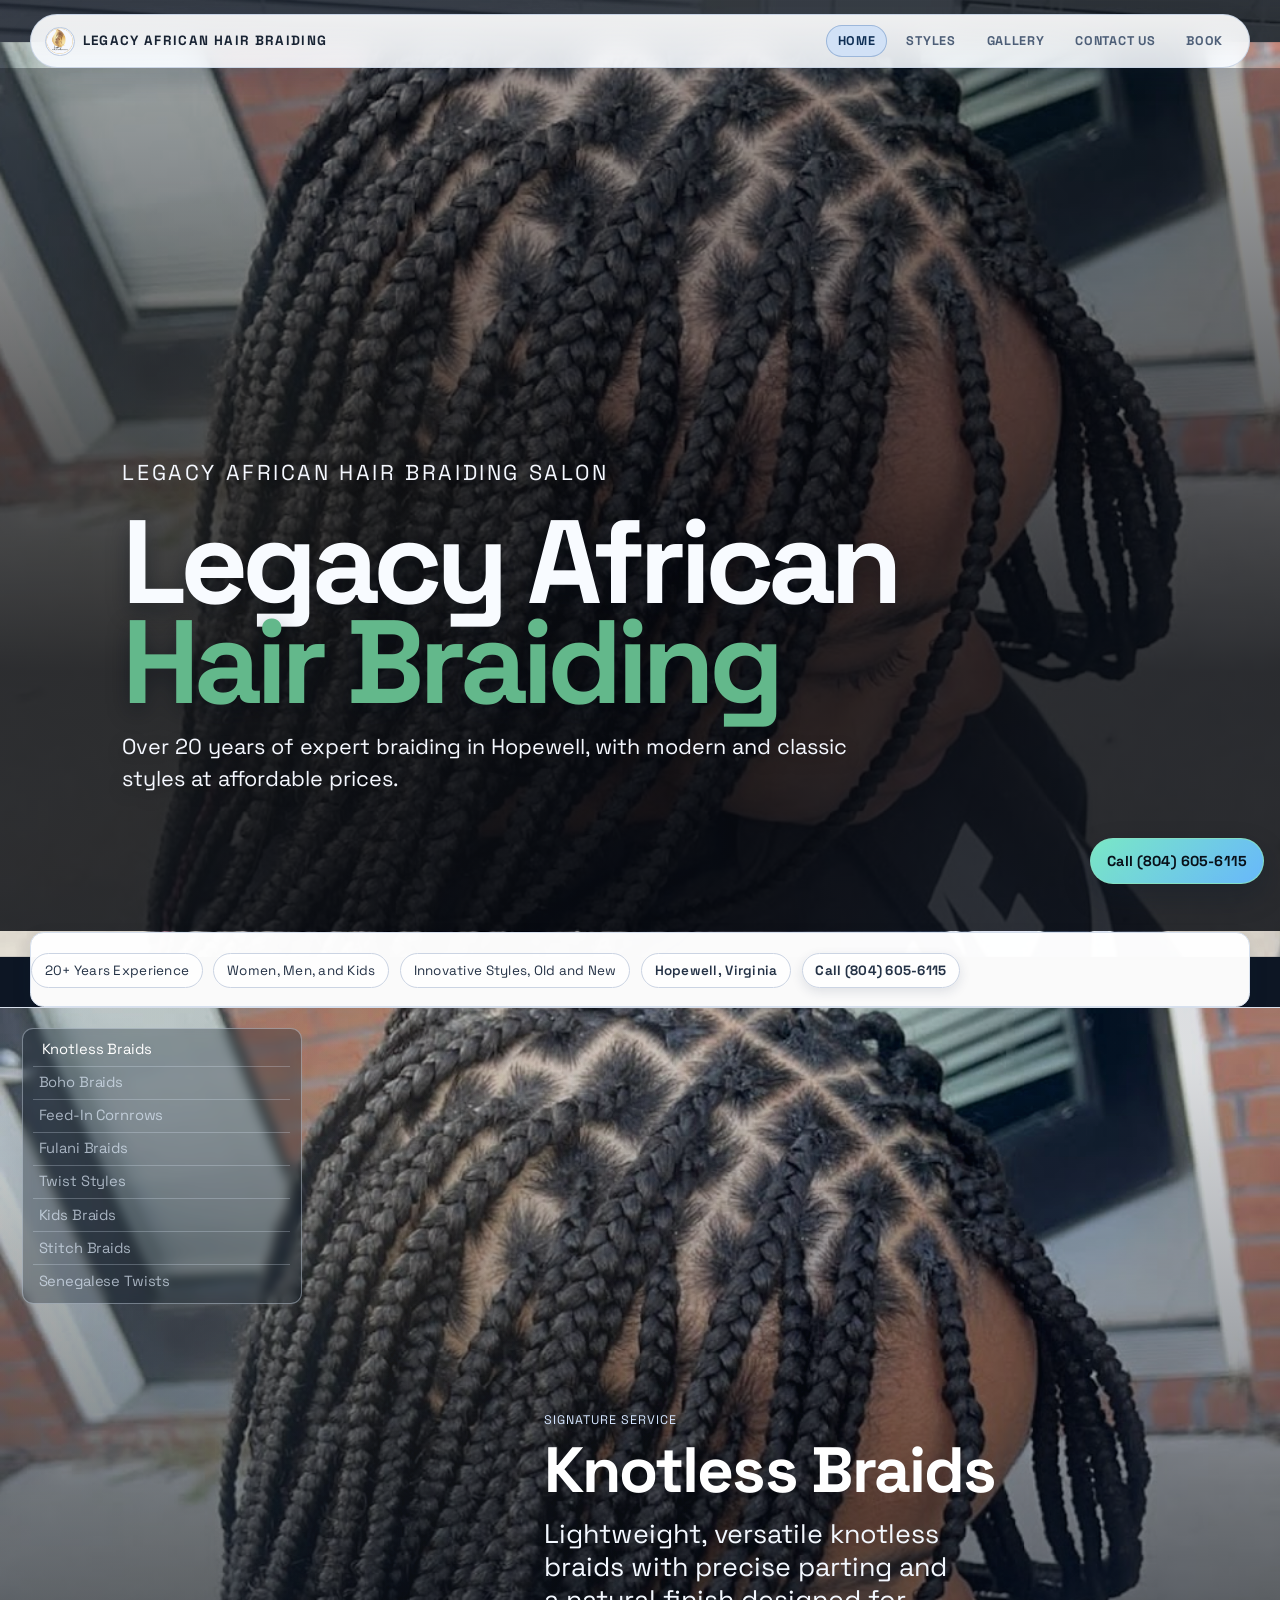
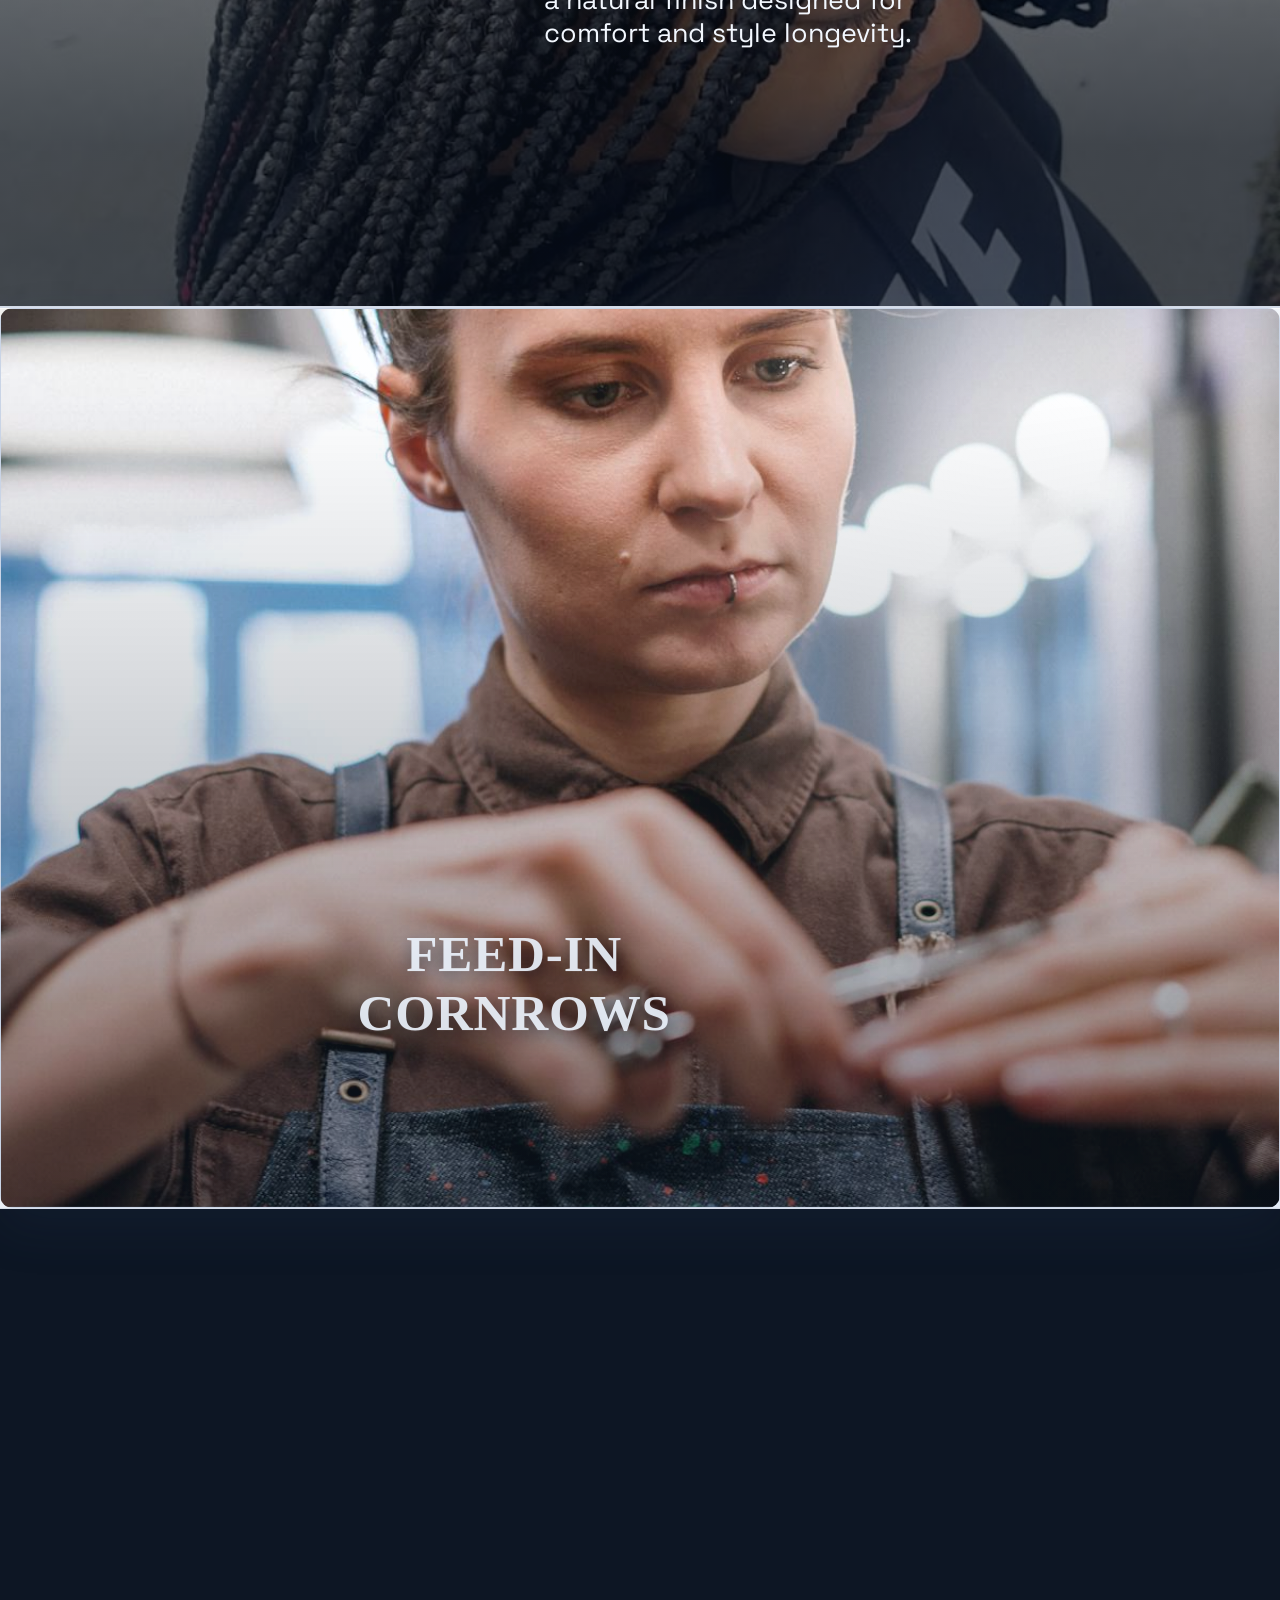
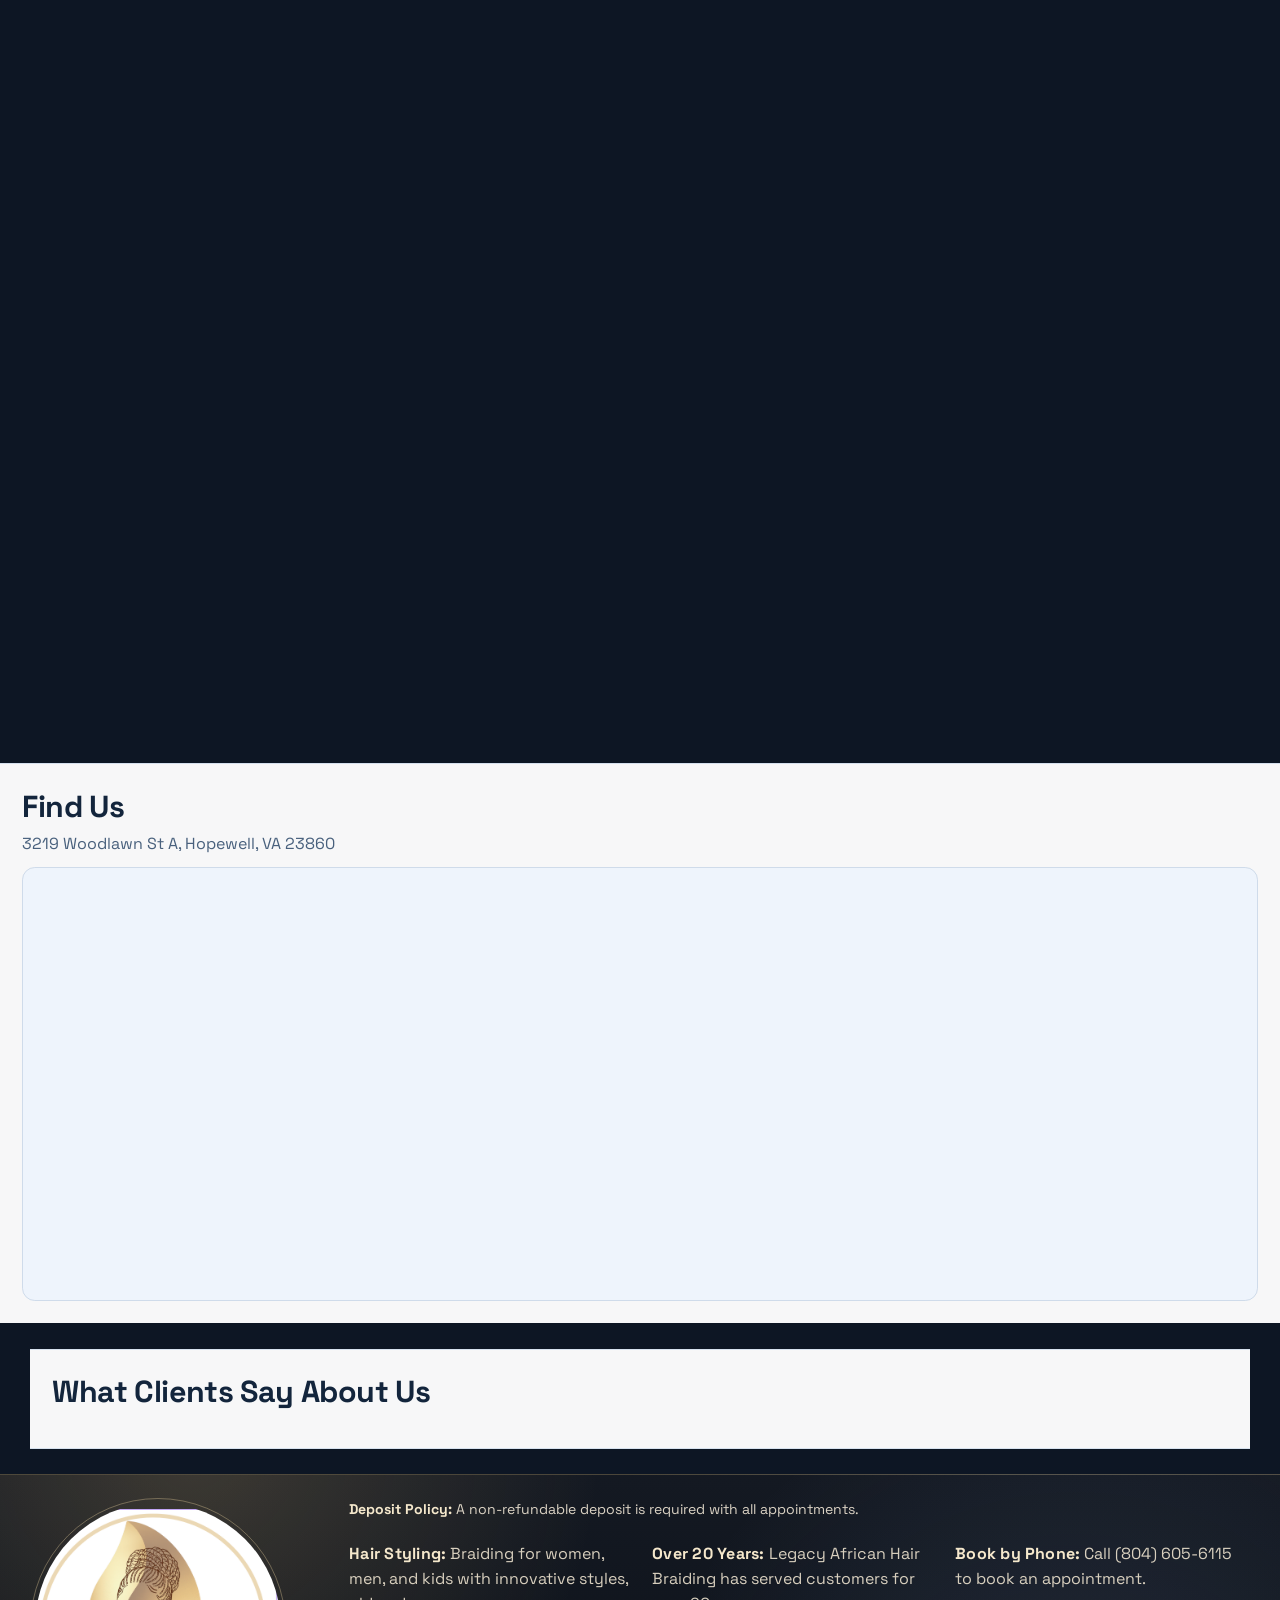
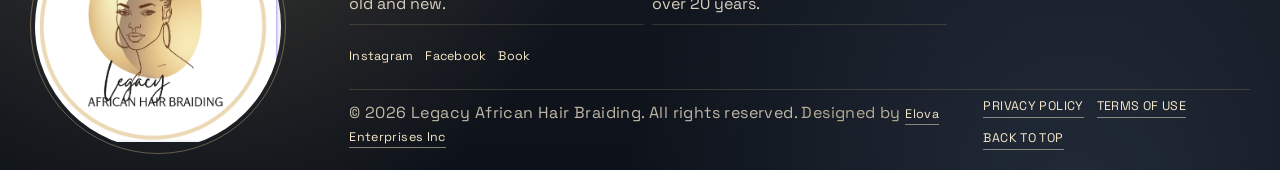
==== commit 1fc0a076: "Update hero media to local salon video asset. Replace the external hero video source with the new lo" ====
--- a/index.html
+++ b/index.html
@@ -45,7 +45,7 @@
           playsinline
           poster="assets/gallery/gallery-1.jpg"
         >
-          <source src="https://assets.mixkit.co/videos/preview/mixkit-woman-getting-her-hair-done-45176-large.mp4" type="video/mp4" />
+          <source src="assets/gallery/SalonVideo.mp4" type="video/mp4" />
         </video>
         <div class="hero-overlay"></div>
         <div class="hero-content section">
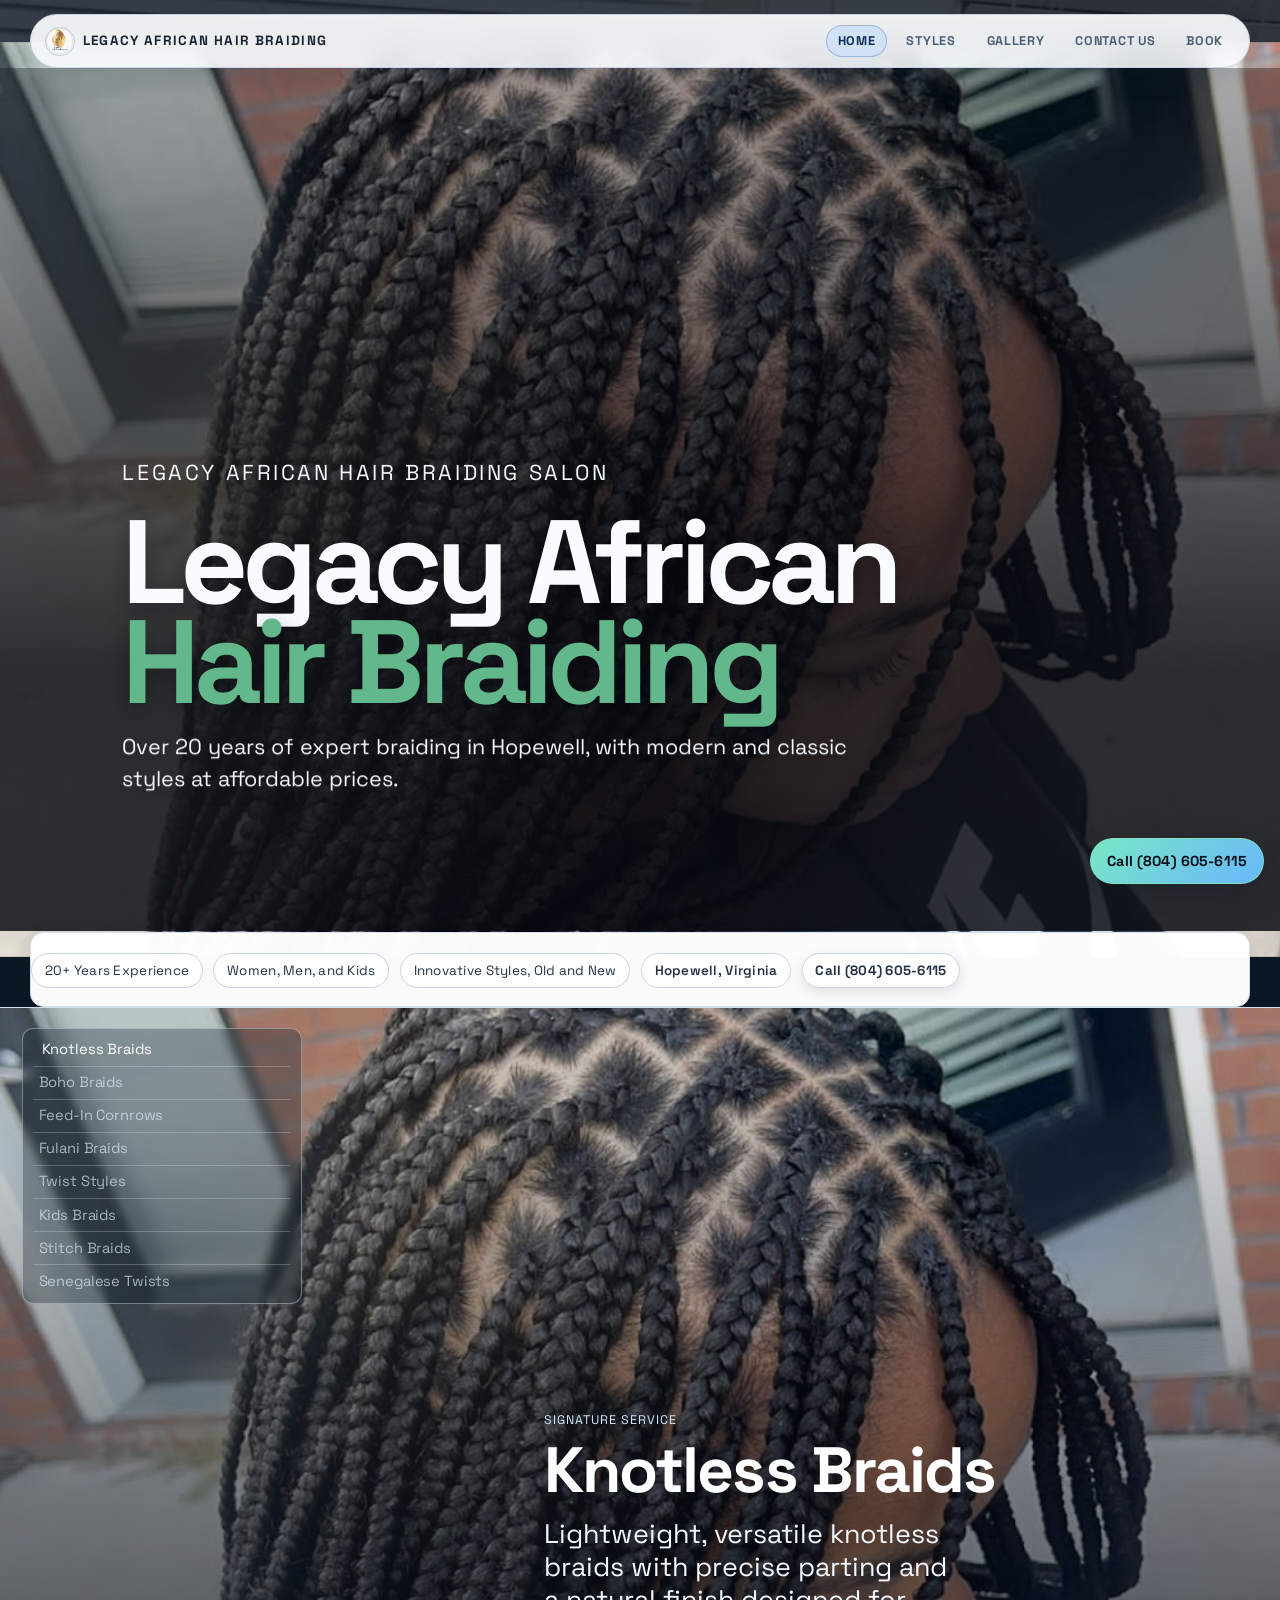
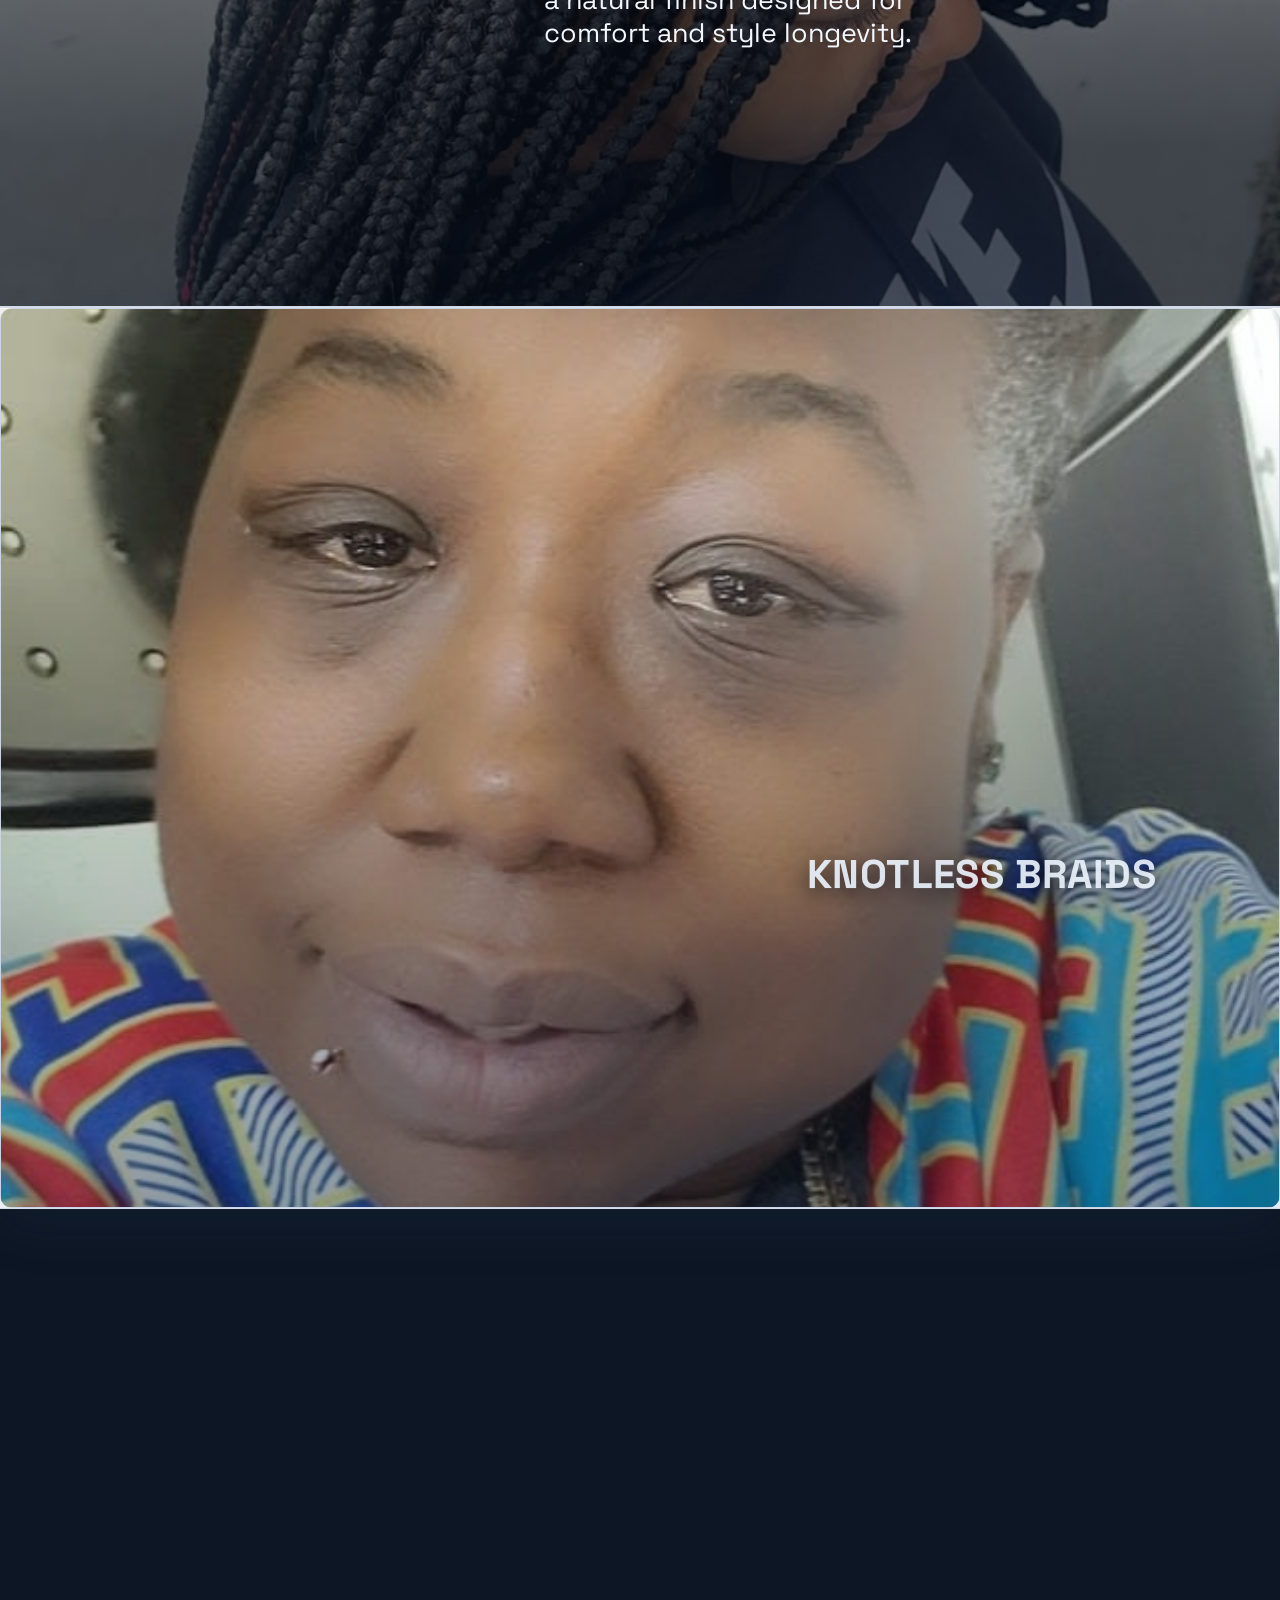
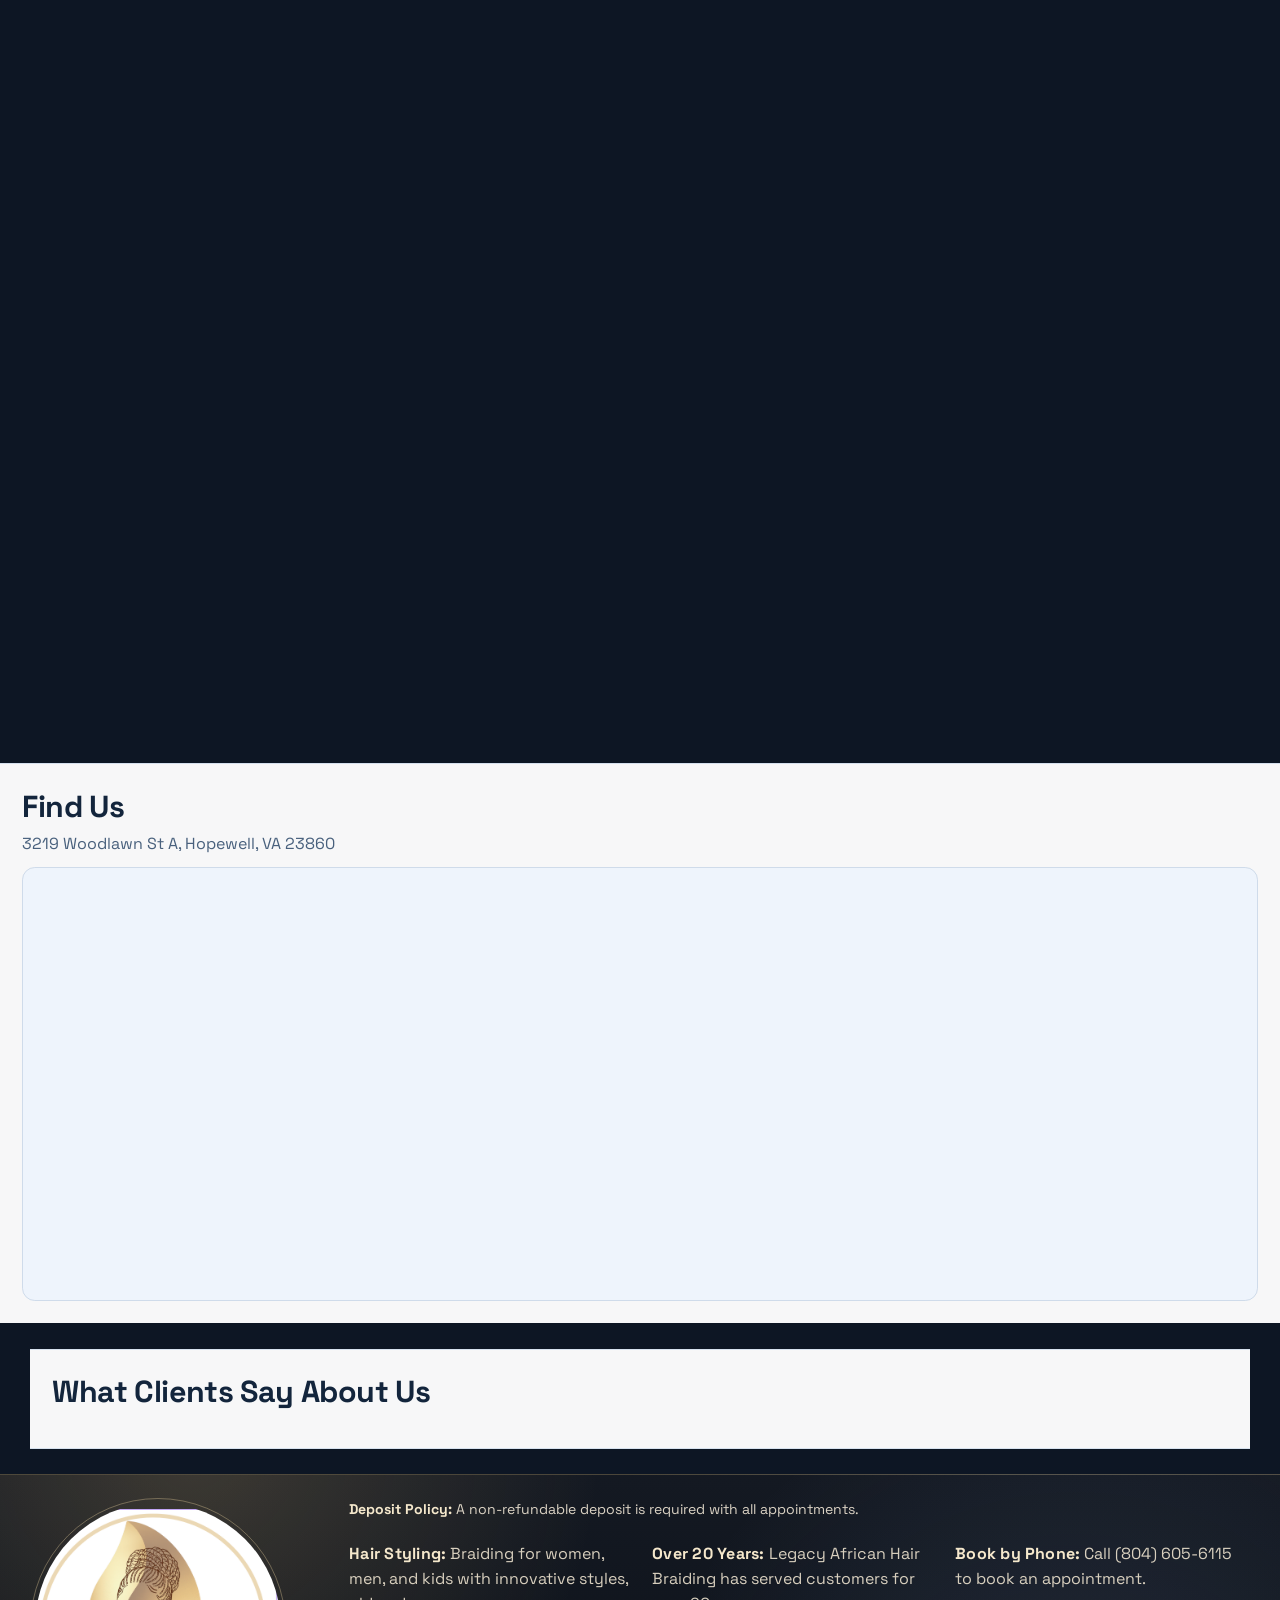
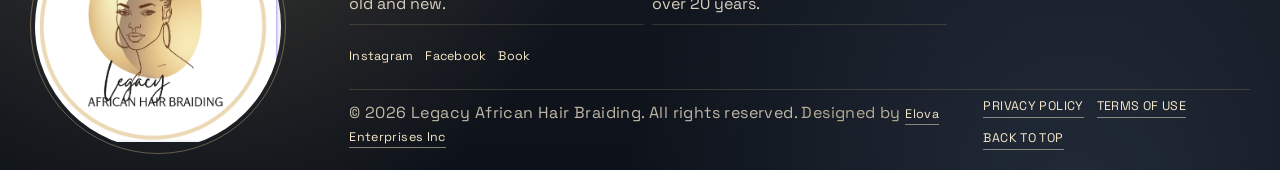
==== commit 80a94f3c: "Add centered hero logo with delayed fade and spin animation. Overlay the clear logo in the hero area" ====
--- a/index.html
+++ b/index.html
@@ -48,6 +48,9 @@
           <source src="assets/gallery/SalonVideo.mp4" type="video/mp4" />
         </video>
         <div class="hero-overlay"></div>
+        <div class="hero-center-logo" aria-hidden="true">
+          <img src="assets/brand/Logoclearbackground.png" alt="" class="hero-center-logo-image" />
+        </div>
         <div class="hero-content section">
           <p class="eyebrow hero-kicker">Legacy African Hair Braiding Salon</p>
           <h1>
--- a/styles.css
+++ b/styles.css
@@ -249,9 +249,46 @@
     radial-gradient(circle at 18% 64%, rgba(240, 208, 141, 0.26), transparent 38%);
 }
 
+.hero-center-logo {
+  position: absolute;
+  inset: 0;
+  display: grid;
+  place-items: center;
+  z-index: 1;
+  pointer-events: none;
+}
+
+.hero-center-logo-image {
+  width: clamp(7.5rem, 15vw, 12rem);
+  opacity: 0;
+  filter: drop-shadow(0 10px 24px rgba(4, 10, 20, 0.45));
+  --hero-logo-raise: -70%;
+  animation: heroCenterLogoPulse 14s ease-in-out infinite;
+}
+
+@keyframes heroCenterLogoPulse {
+  0%,
+  68%,
+  100% {
+    opacity: 0;
+    transform: translateY(var(--hero-logo-raise)) scale(0.9) rotate(-24deg);
+  }
+
+  72%,
+  82% {
+    opacity: 0.88;
+    transform: translateY(var(--hero-logo-raise)) scale(1) rotate(0deg);
+  }
+
+  90% {
+    opacity: 0;
+    transform: translateY(var(--hero-logo-raise)) scale(0.95) rotate(20deg);
+  }
+}
+
 .hero-content {
   position: relative;
-  z-index: 1;
+  z-index: 2;
   width: 100%;
   max-width: 1080px;
   margin: 0 auto;
@@ -2998,6 +3035,10 @@
     min-height: 82vh;
   }
 
+  .hero-center-logo-image {
+    width: clamp(6.2rem, 20vw, 9rem);
+  }
+
   .hero-content {
     padding-left: clamp(0.7rem, 4.2vw, 1rem);
     padding-right: clamp(0.7rem, 4.2vw, 1rem);
@@ -3179,6 +3220,10 @@
     min-height: 76vh;
   }
 
+  .hero-center-logo-image {
+    width: clamp(5.4rem, 24vw, 7.6rem);
+  }
+
   .hero h1 {
     font-size: clamp(2.2rem, 11vw, 3.1rem);
   }
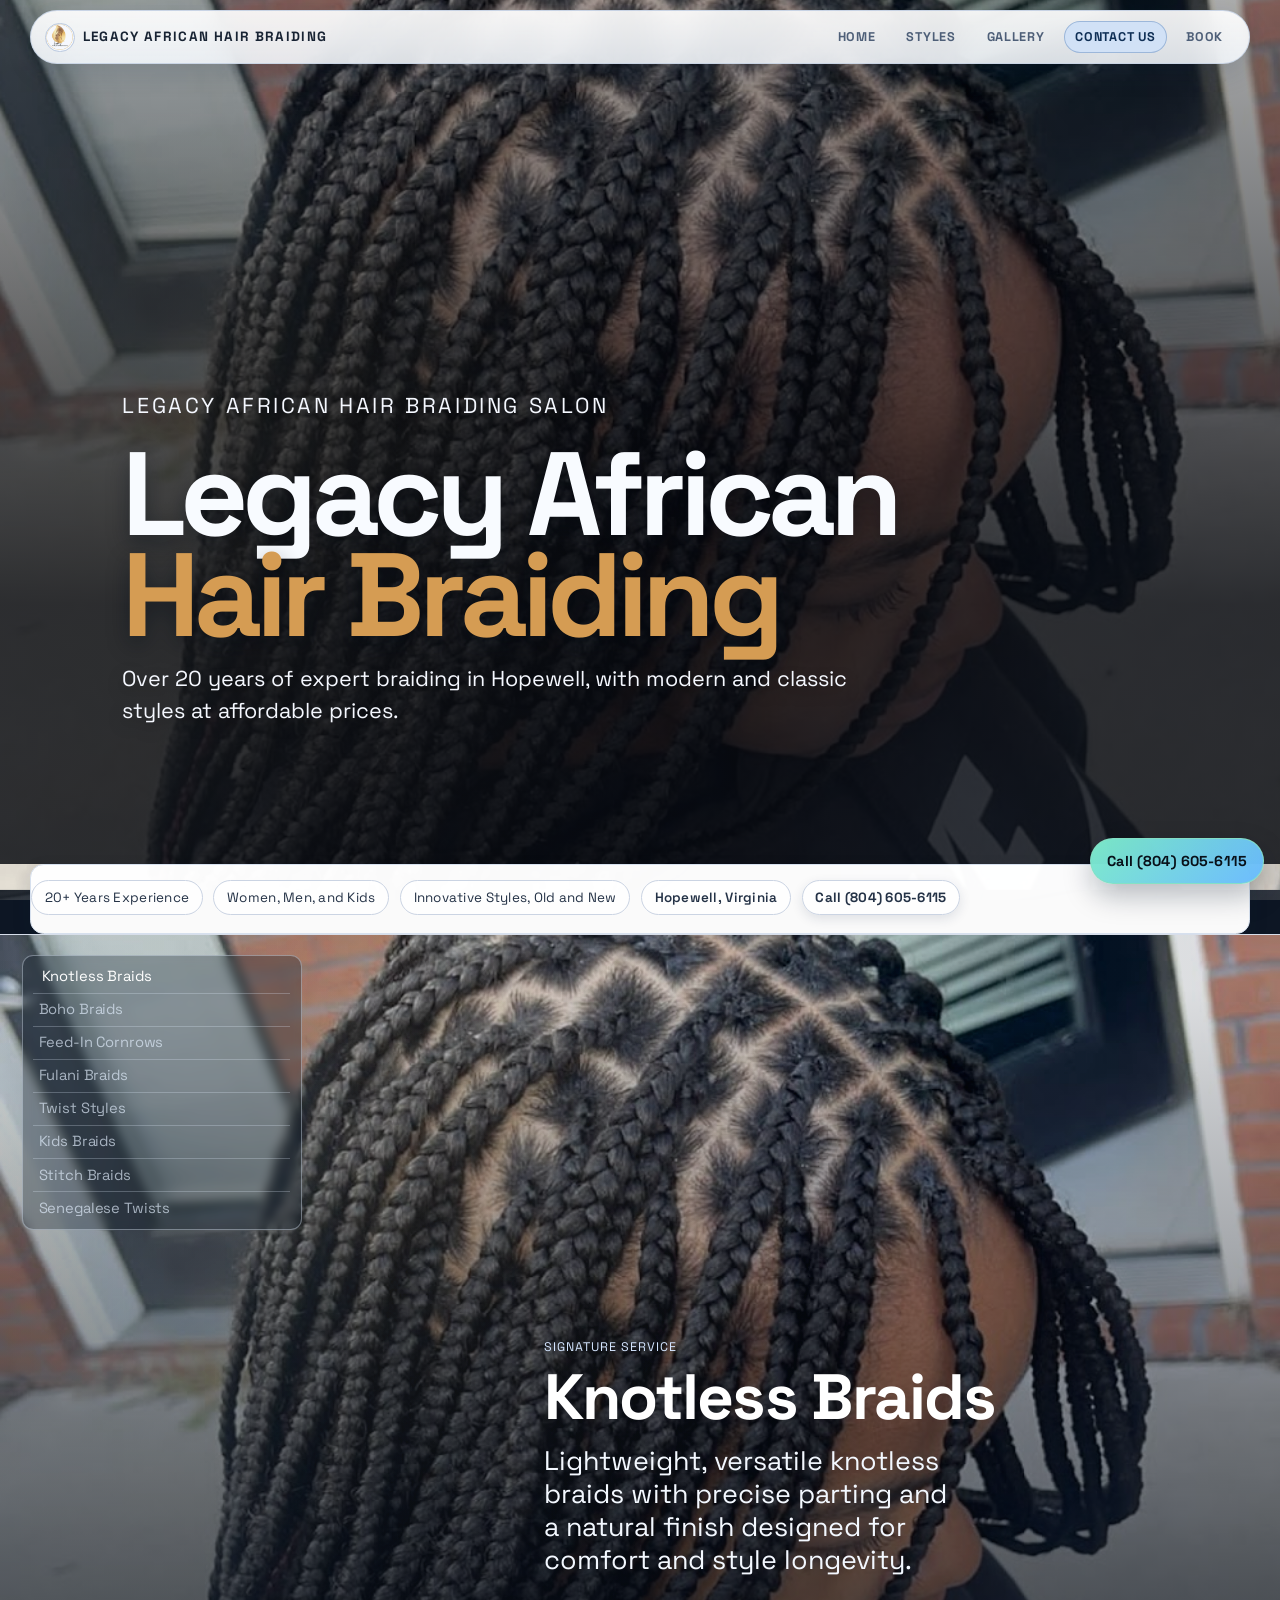
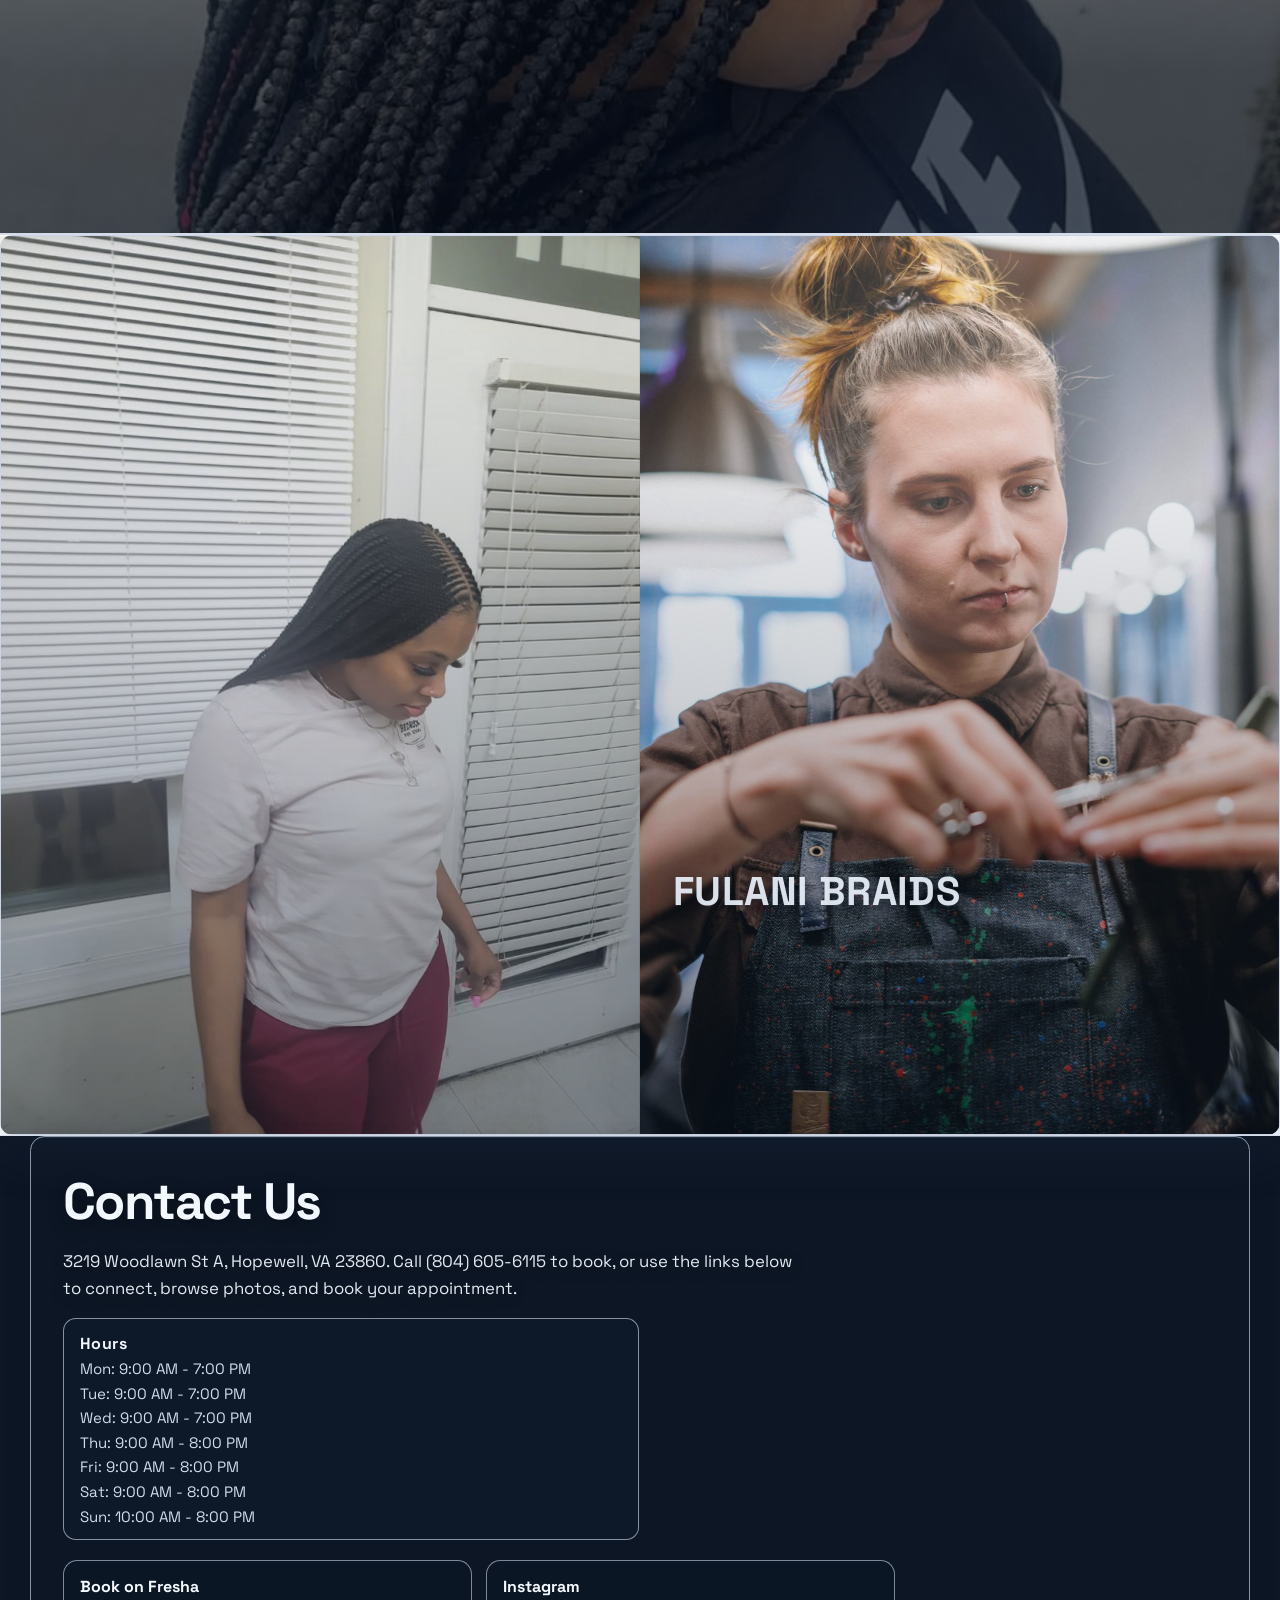
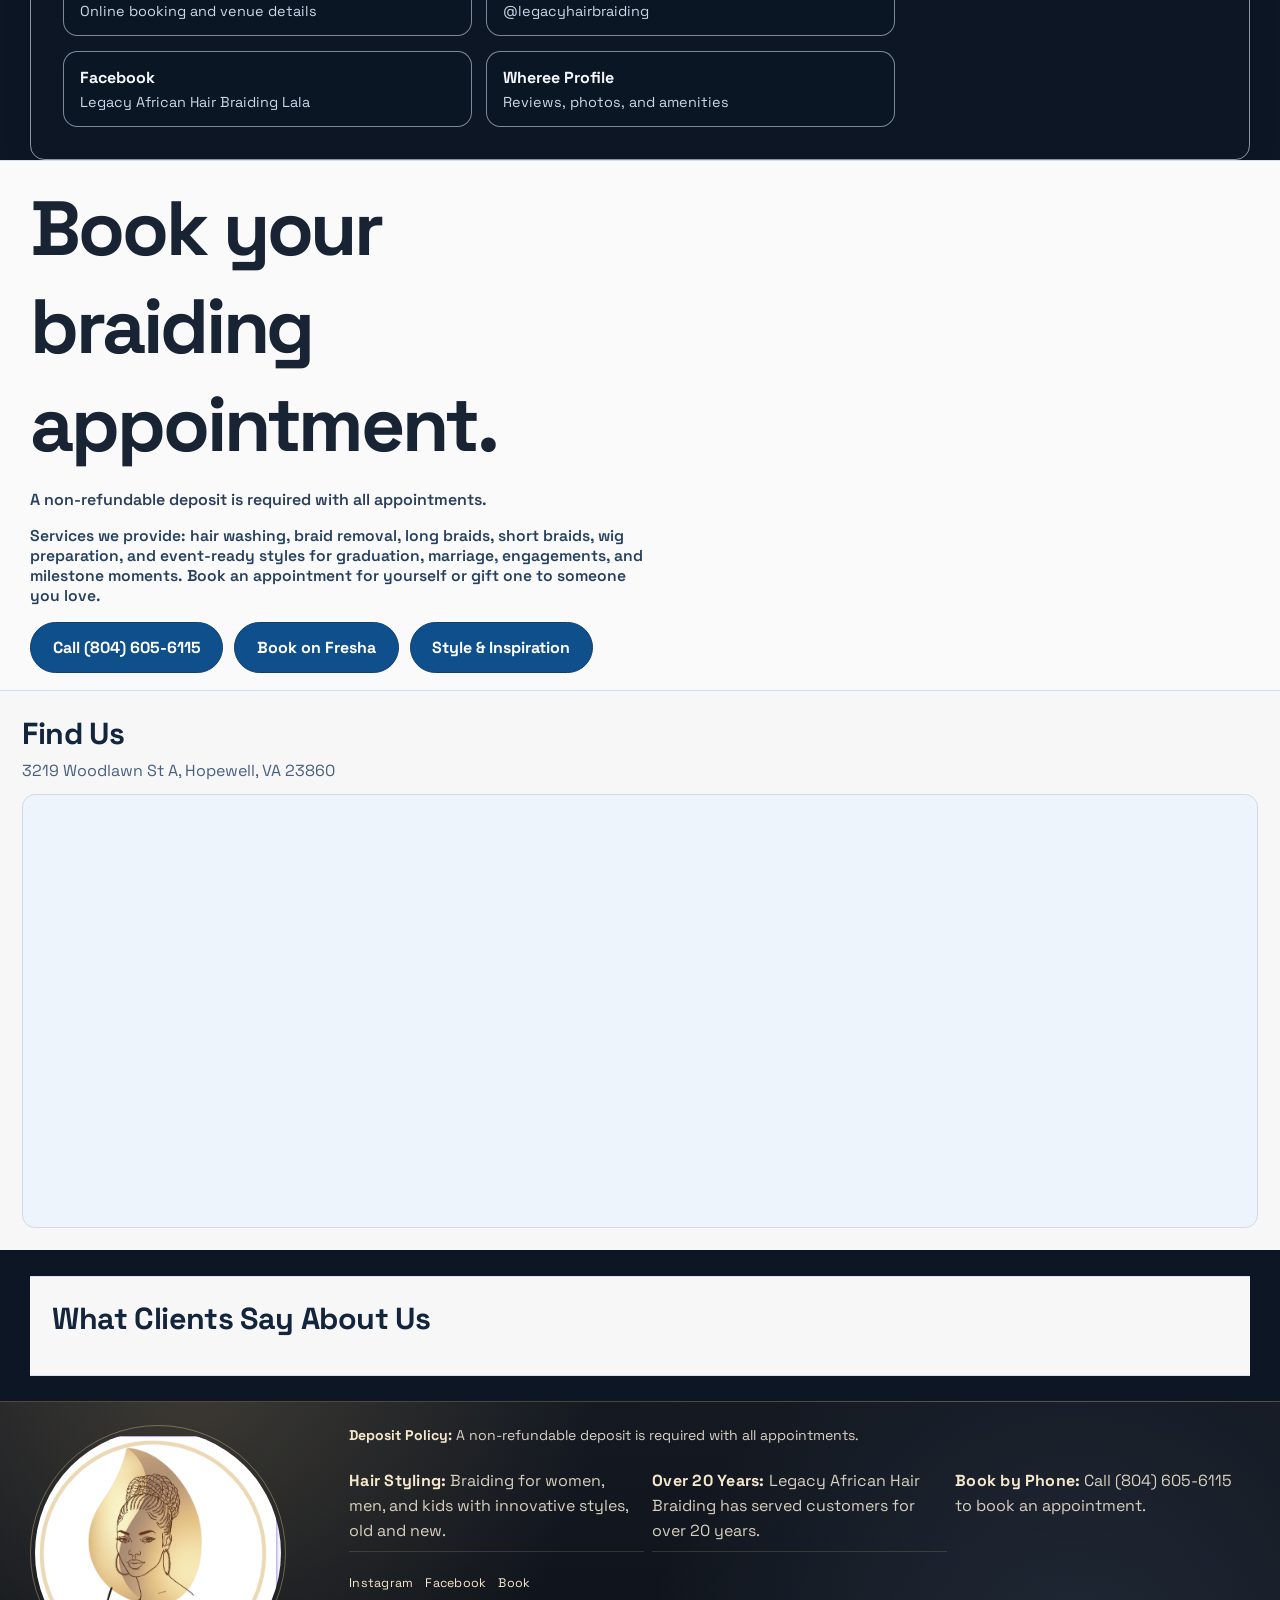
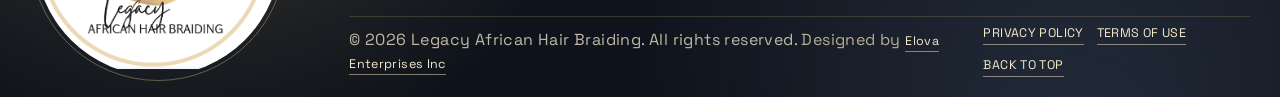
==== commit 56a1f32d: "Add looping turtle background video and tighten hero section seams. Use Turtleshirt as the far-backg" ====
--- a/index.html
+++ b/index.html
@@ -14,7 +14,10 @@
     <link rel="apple-touch-icon" href="assets/brand/Logoclearbackground.png" />
     <link rel="stylesheet" href="styles.css" />
   </head>
-  <body>
+  <body class="has-bg-video">
+    <video class="site-bg-video" autoplay muted loop playsinline aria-hidden="true" poster="assets/gallery/gallery-3.jpg">
+      <source src="assets/gallery/Turtleshirt.mp4" type="video/mp4" />
+    </video>
     <div class="progress" aria-hidden="true"><span id="scrollProgress"></span></div>
 
     <header class="topbar">
--- a/styles.css
+++ b/styles.css
@@ -31,6 +31,16 @@
   opacity: 0;
 }
 
+.site-bg-video {
+  position: fixed;
+  inset: 0;
+  width: 100%;
+  height: 100%;
+  object-fit: cover;
+  z-index: -3;
+  pointer-events: none;
+}
+
 body::before {
   content: "";
   position: fixed;
@@ -38,6 +48,10 @@
   z-index: -2;
   pointer-events: none;
   background: url("assets/gallery/gallery-3.jpg") center center / cover no-repeat fixed;
+}
+
+body.has-bg-video::before {
+  background: none;
 }
 
 body::after {
@@ -110,7 +124,7 @@
 
 .topbar {
   width: min(100% - 2rem, var(--max));
-  margin: 0.9rem auto 0;
+  margin: 0;
   border: 1px solid rgba(198, 210, 228, 0.9);
   border-radius: 999px;
   background:
@@ -121,7 +135,9 @@
   display: flex;
   align-items: center;
   justify-content: space-between;
-  position: sticky;
+  position: fixed;
+  left: 50%;
+  transform: translateX(-50%);
   top: 0.65rem;
   z-index: 50;
 }
@@ -227,7 +243,7 @@
   position: relative;
   display: grid;
   place-items: end start;
-  border-bottom: 1px solid var(--line);
+  border-bottom: 0;
 }
 
 .hero-video {
@@ -368,12 +384,16 @@
 }
 
 .signature-banner {
-  padding-top: 1.25rem;
+  padding-top: 0.95rem;
   padding-bottom: 1.1rem;
   background: rgba(255, 255, 255, 0.98);
   border: 1px solid #d6e0ee;
   border-radius: 0.85rem;
   box-shadow: 0 8px 20px rgba(22, 41, 68, 0.1);
+}
+
+.hero + .signature-banner {
+  margin-top: 0;
 }
 
 .pill-row {
